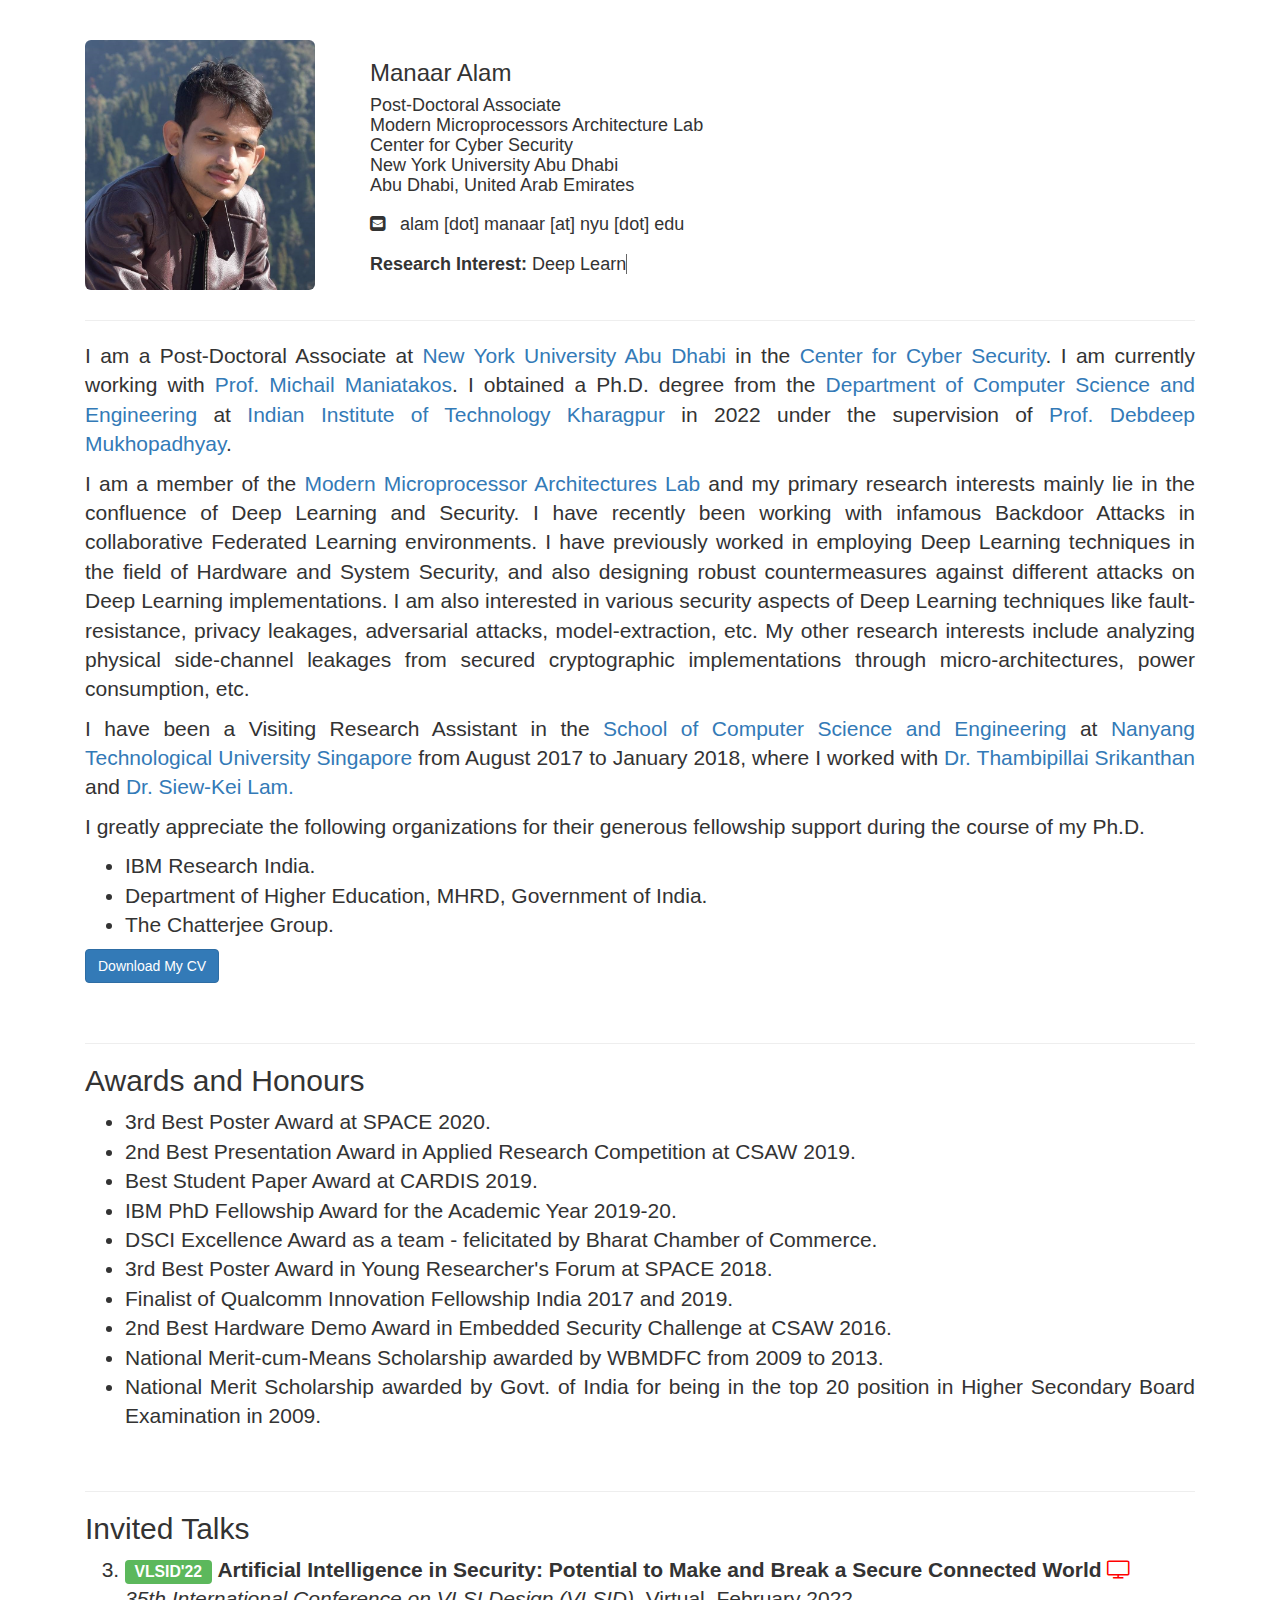
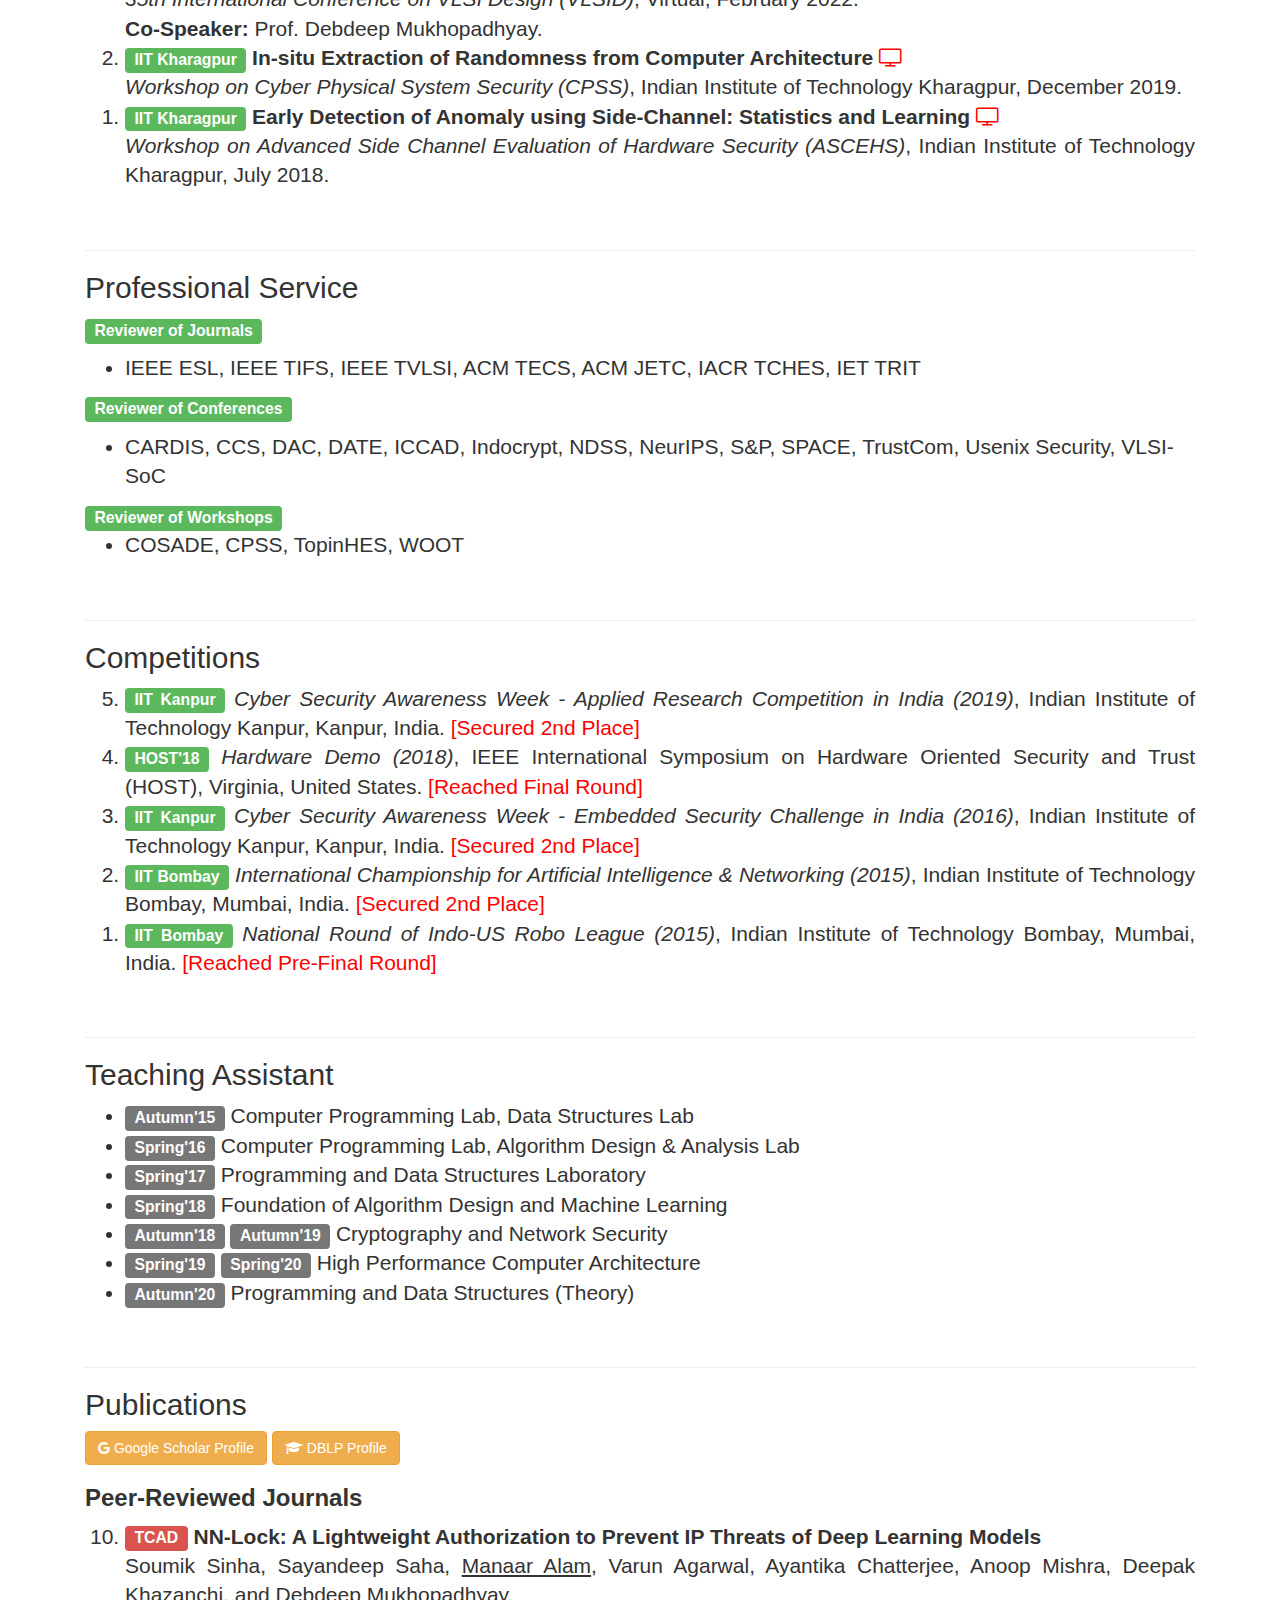
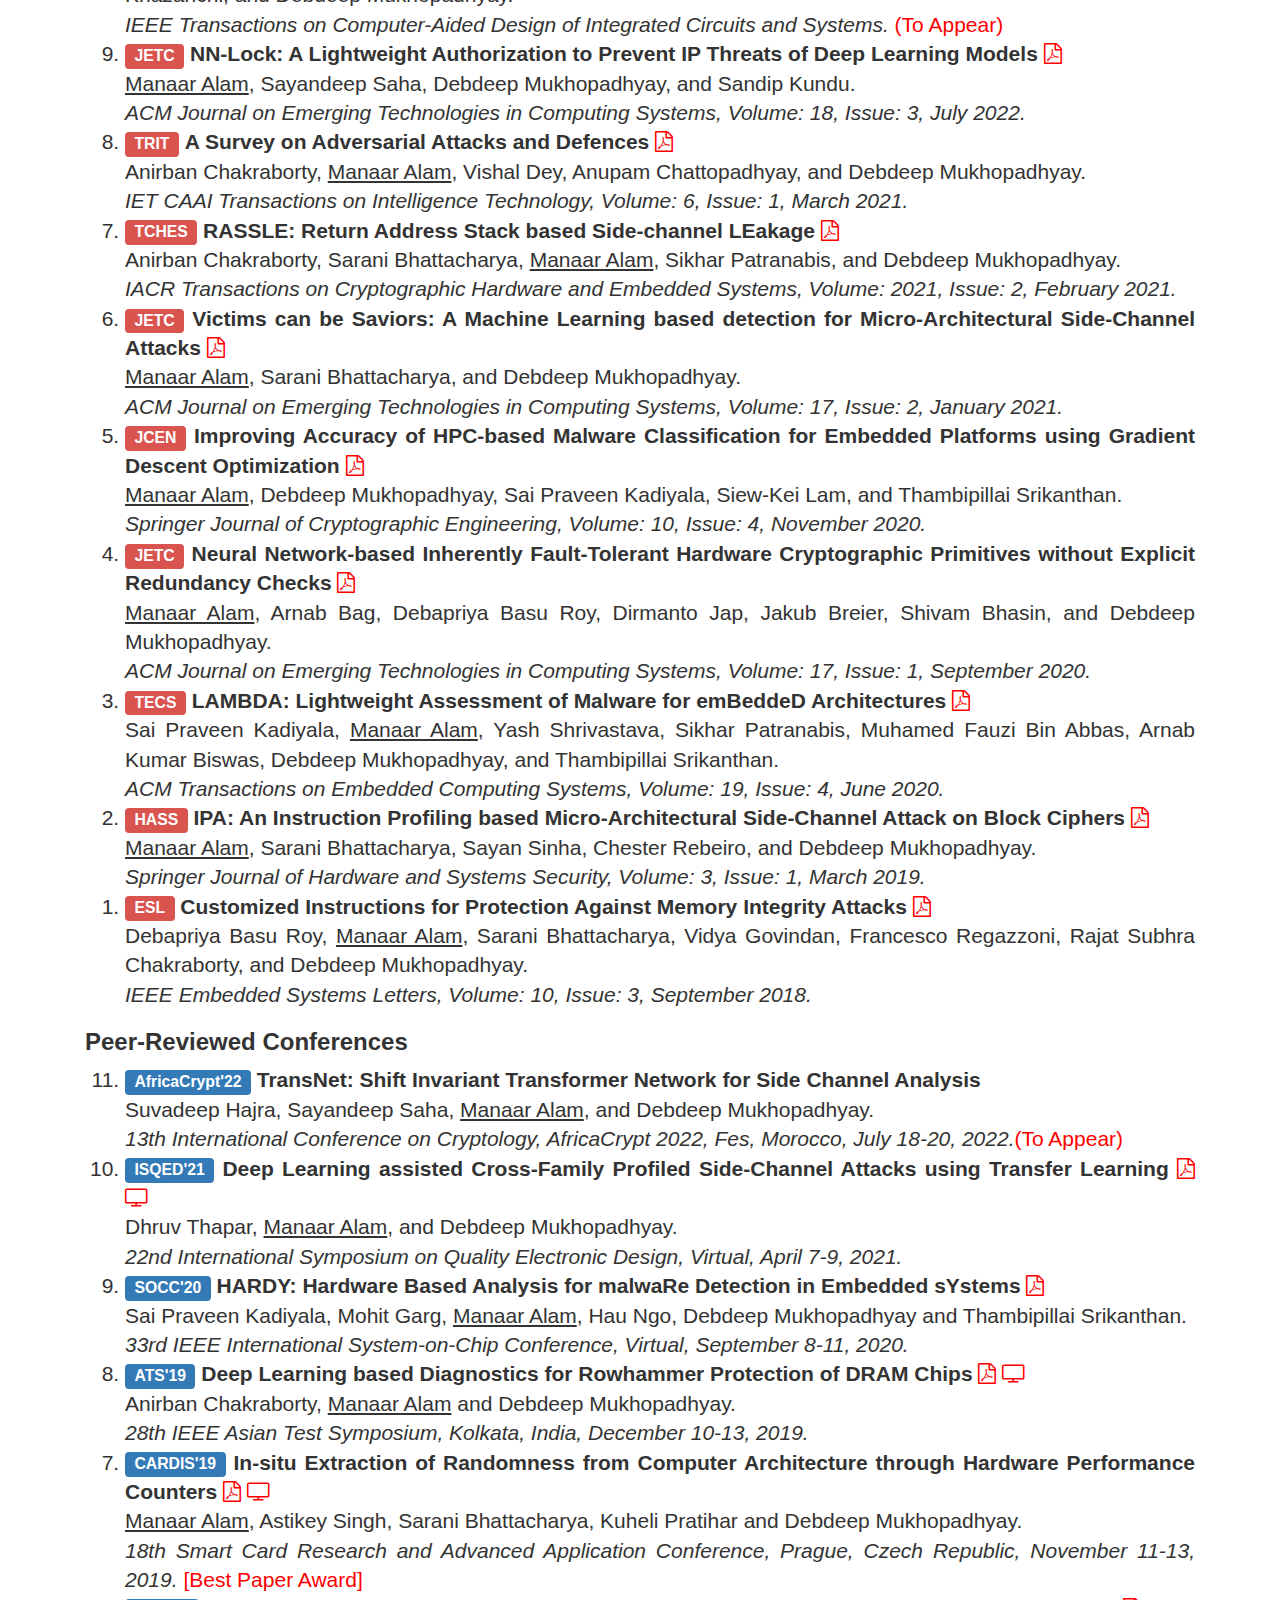
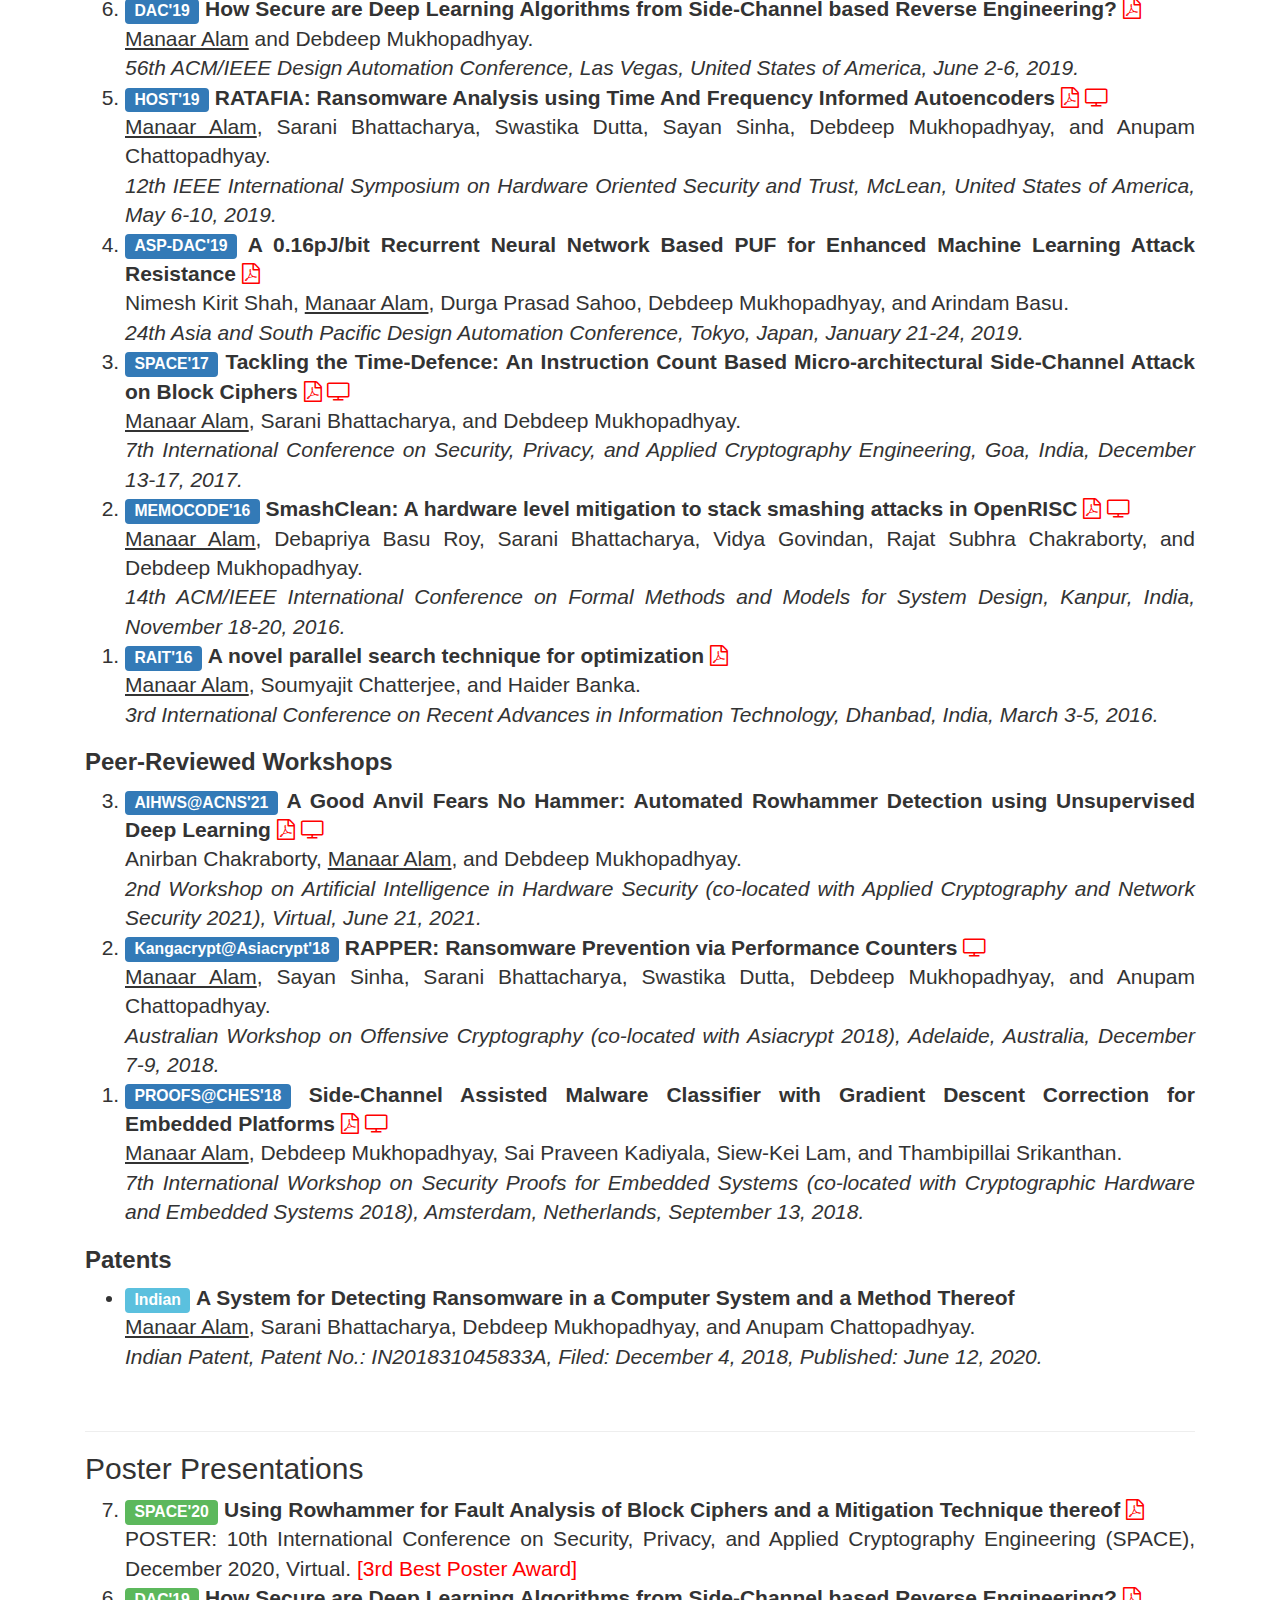
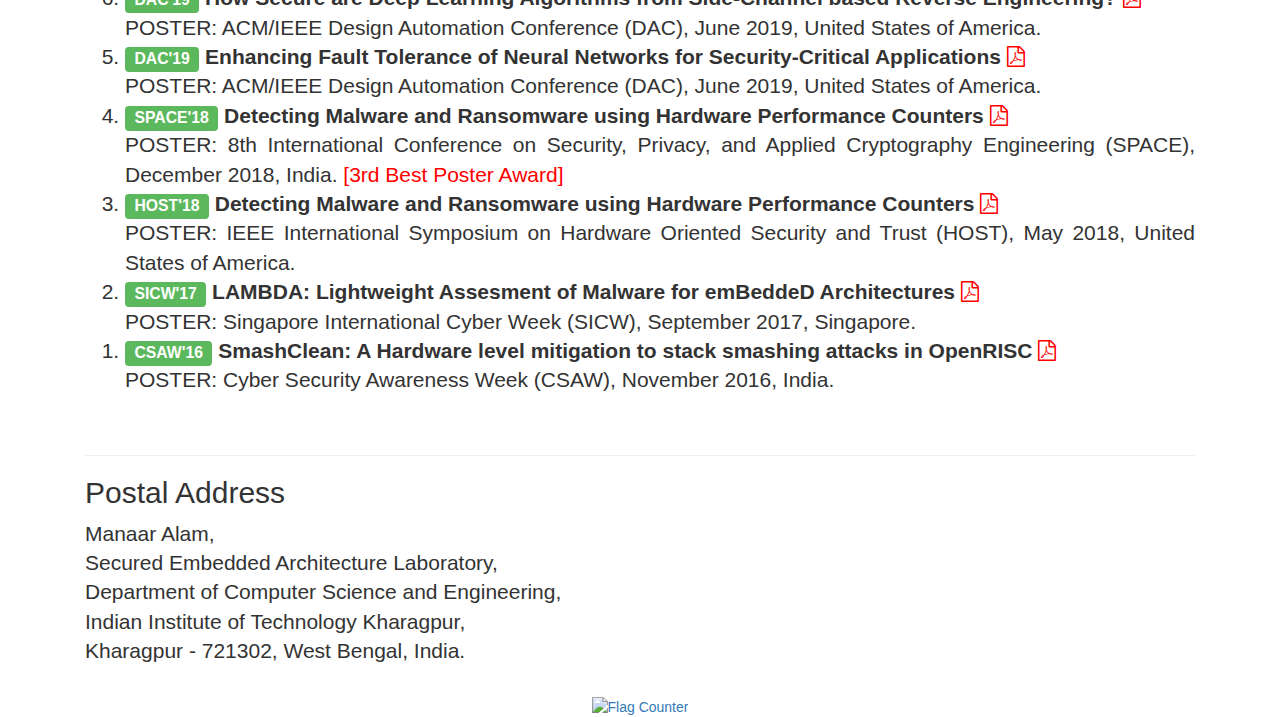
==== index.html @ 8231e256 "Update index.html" ====
<!DOCTYPE html>
<html>
<head>
<meta charset="utf-8">
<title>Manaar Alam</title>
<meta name="viewport" content="width=device-width, initial-scale=1.0">
<link rel="stylesheet" href="https://cdnjs.cloudflare.com/ajax/libs/font-awesome/4.7.0/css/font-awesome.min.css">
<link href="css/bootstrap.css" rel="stylesheet">
<script src="js/jquery.min.js"></script>
<script src="js/bootstrap.min.js"></script>
<script src="js/menucollapse.js"></script>
<script type="text/javascript" src="js/arrow78.js"></script>
<script type="text/javascript" src="js/custom.js"></script>
<script type="text/javascript" src="js/manaar.js"></script>


<body id="page-top" class="index">

<!-- Home Section -->
<section id="home" style="margin-top:40px">
	<div class="container">
		<div align="left" class="col-md-3">
			<img id="mobile-img" src="images/manaar.jpg" width="230" border="0" height="250" alt="" class="img-rounded"></a>
		</div>
		<div align="left" class="col-md-5">
			<h3>Manaar Alam</h3>
			<h4>Post-Doctoral Associate<br>
			        Modern Microprocessors Architecture Lab<br>
				Center for Cyber Security<br>
				New York University Abu Dhabi<br>
				Abu Dhabi, United Arab Emirates<br><br>
				<i class="fa fa-envelope-square"></i> &nbsp; alam [dot] manaar [at] nyu [dot] edu</br>
			</h4>
		</div>
		<div align="left" class="col-md-5">
			<h4><b>Research Interest: </b>
		<span class="txt-rotate" data-period="2000" data-rotate='[ "Deep Learning Security", "System Security", "Hardware Security", "Micro-architectural Security"]'></span>
		</h4>
		</div>
	</div>
</section>

<!-- Introduction Section -->
<section id="intro">
    <div class="container lead">
        <div style="text-align: justify; margin-top:10px" class="col-md-12">
            <hr class="star-primary">
            <p>I am a Post-Doctoral Associate at <a target="_blank" href="https://nyuad.nyu.edu/en/">New York University Abu Dhabi</a> in the <a target="_blank" href="http://sites.nyuad.nyu.edu/ccs-ad/">Center for Cyber Security</a>. I am currently working with <a target="_blank" href="https://nyuad.nyu.edu/en/academics/divisions/engineering/faculty/michail-maniatakos.html">Prof. Michail Maniatakos</a>. I obtained a Ph.D. degree from the <a target="_blank" href="http://cse.iitkgp.ac.in/">Department of Computer Science and Engineering</a> at <a target="_blank" href="http://www.iitkgp.ac.in/">Indian Institute of Technology Kharagpur</a> in 2022 under the supervision of <a target="_blank" href="https://sites.google.com/view/debdeepmukhopadhyay/">Prof. Debdeep Mukhopadhyay</a>.
	<p>I am a member of the <a target="_blank" href="https://wp.nyu.edu/momalab/">Modern Microprocessor Architectures Lab</a> and my primary research interests mainly lie in the confluence of Deep Learning and Security. I have recently been working with infamous Backdoor Attacks in collaborative Federated Learning environments. I have previously worked in employing Deep Learning techniques in the field of Hardware and System Security, and also designing robust countermeasures against different attacks on Deep Learning implementations. I am also interested in various security aspects of Deep Learning techniques like fault-resistance, privacy leakages, adversarial attacks, model-extraction, etc. My other research interests include analyzing physical side-channel leakages from secured cryptographic implementations through micro-architectures, power consumption, etc.</p>
	<p>I have been a Visiting Research Assistant in the <a target="_blank" href="http://scse.ntu.edu.sg/Pages/Home.aspx">School of Computer Science and Engineering</a> at <a target="_blank" href="http://www.ntu.edu.sg/Pages/home.aspx">Nanyang Technological University Singapore</a> from August 2017 to January 2018, where I worked with <a target="_blank" href="http://research.ntu.edu.sg/expertise/academicprofile/Pages/StaffProfile.aspx?ST_EMAILID=ASTSRIKAN">Dr. Thambipillai Srikanthan</a> and <a target="_blank" href="http://www.ntu.edu.sg/home/assklam/">Dr. Siew-Kei Lam.</a></p>
	    <p>I greatly appreciate the following organizations for their generous fellowship support during the course of my Ph.D.
	       <ul>
		       <li>IBM Research India.</li>
		       <li>Department of Higher Education, MHRD, Government of India.</li>
		       <li>The Chatterjee Group.</li>
               </ul>
	    </p>
	    <p></p>
            <p><a href="files/resume.pdf" class="btn btn-primary" target="_blank">Download My CV</a>
        </div>
    </div>
</section>

<!-- Achievement Section -->
<section id="achievement">
    <div class="container lead">
        <div style="text-align: justify; margin-top:10px" class="col-md-12">
            <hr class="star-primary">
            <h2>Awards and Honours</h2>
            <ul>
		<li>3rd Best Poster Award at SPACE 2020.</li>
		<li>2nd Best Presentation Award in Applied Research Competition at CSAW 2019.</li>
		<li>Best Student Paper Award at CARDIS 2019.</li>
		<li>IBM PhD Fellowship Award for the Academic Year 2019-20.</li>
		<li>DSCI Excellence Award as a team - felicitated by Bharat Chamber of Commerce.</li>
            	<li>3rd Best Poster Award in Young Researcher's Forum at SPACE 2018.</li>
            	<li>Finalist of Qualcomm Innovation Fellowship India 2017 and 2019.</li>
	    	<li>2nd Best Hardware Demo Award in Embedded Security Challenge at CSAW 2016.</li>
            	<li>National Merit-cum-Means Scholarship awarded by WBMDFC from 2009 to 2013.</li>
            	<li>National Merit Scholarship awarded by Govt. of India for being in the top 20 position in Higher Secondary Board Examination in 2009.</li>
            </ul>
            </div>
        </div>
</section>

<!-- Invited Talk Section -->
<section id="talk">
    <div class="container lead">
        <div style="text-align: justify; margin-top:10px" class="col-md-12">
            <hr class="star-primary">
            <h2>Invited Talks</h2>
            <ol reversed>
		<li><span class="label label-success">VLSID'22</span> <b>Artificial Intelligence in Security: Potential to Make and Break a Secure Connected World</b> <a target="_blank" href="https://docs.google.com/presentation/d/1QX-PAu96hpBe2bRjBmkdHdUhbe-9jIqw/edit?usp=sharing&ouid=104383586870104648058&rtpof=true&sd=true"><i class="fa fa-television" style="color:red"></i></i></a></br> <i>35th International Conference on VLSI Design (VLSID)</i>, Virtual, February 2022. </br> <b>Co-Speaker:</b> Prof. Debdeep Mukhopadhyay.</li>
            	<li><span class="label label-success">IIT Kharagpur</span> <b>In-situ Extraction of Randomness from Computer Architecture</b> <a target="_blank" href="talks/CPSS_Manaar.pptx"><i class="fa fa-television" style="color:red"></i></i></a></br> <i>Workshop on Cyber Physical System Security (CPSS)</i>, Indian Institute of Technology Kharagpur, December 2019.</li>
            	<li><span class="label label-success">IIT Kharagpur</span> <b>Early Detection of Anomaly using Side-Channel: Statistics and Learning</b> <a target="_blank" href="talks/ASCEHS_Manaar.pptx"><i class="fa fa-television" style="color:red"></i></i></a></br> <i>Workshop on Advanced Side Channel Evaluation of Hardware Security (ASCEHS)</i>, Indian Institute of Technology Kharagpur, July 2018.</li>
            </ol>
            </div>
        </div>
</section>

<!-- Service Section -->
<section id="service">
    <div class="container lead">
        <div style="text-align: left; margin-top:10px" class="col-md-12">
           <hr class="star-primary">
           <h2>Professional Service</h2>
	   <p>
           <span class="label label-success">Reviewer of Journals</span>
           <ul>
	       <li>
                   IEEE ESL, IEEE TIFS, IEEE TVLSI, ACM TECS, ACM JETC, IACR TCHES, IET TRIT
               </li>
            </ul>
           </p>
           <p>
           <span class="label label-success">Reviewer of Conferences</span>
		<ul>
	       <li>
                   CARDIS, CCS, DAC, DATE, ICCAD, Indocrypt, NDSS, NeurIPS, S&P, SPACE, TrustCom, Usenix Security, VLSI-SoC
               </li>
            </ul>
           </p>
           <span class="label label-success">Reviewer of Workshops</span>
           <ul>
		<li>
                   COSADE, CPSS, TopinHES, WOOT
               </li>
            </ul>
            </p>
        </div>
    </div>
</section>

<!-- Competition Section -->
<section id="competitions">
    <div class="container lead">
        <div style="text-align: justify; margin-top:10px" class="col-md-12">
            <hr class="star-primary">
            <h2>Competitions</h2>
            <ol reversed>
		<li><span class="label label-success">IIT Kanpur</span> <i>Cyber Security Awareness Week - Applied Research Competition in India (2019)</i>, Indian Institute of Technology Kanpur, Kanpur, India. <font color="red">[Secured 2nd Place]</font></li>
            	<li><span class="label label-success">HOST'18</span> <i>Hardware Demo (2018)</i>, IEEE International Symposium on Hardware Oriented Security and Trust (HOST), Virginia, United States. <font color="red">[Reached Final Round]</font></li>
            	<li><span class="label label-success">IIT Kanpur</span> <i>Cyber Security Awareness Week - Embedded Security Challenge in India (2016)</i>, Indian Institute of Technology Kanpur, Kanpur, India. <font color="red">[Secured 2nd Place]</font></li>
            	<li><span class="label label-success">IIT Bombay</span> <i>International Championship for Artificial Intelligence & Networking (2015)</i>, Indian Institute of Technology Bombay, Mumbai, India. <font color="red">[Secured 2nd Place]</font></li>
            	<li><span class="label label-success">IIT Bombay</span> <i>National Round of Indo-US Robo League (2015)</i>, Indian Institute of Technology Bombay, Mumbai, India. <font color="red">[Reached Pre-Final Round]</font></li>
            </ol>
            </div>
        </div>
</section>

<!-- Courses Section -->
<section id="courses">
    <div class="container lead">
        <div style="text-align: left; margin-top:10px" class="col-md-12">
            <hr class="star-primary">
            <h2>Teaching Assistant</h2>
            <ul>
                <li><span class="label label-default">Autumn'15</span> Computer Programming Lab, Data Structures Lab</li>
                <li><span class="label label-default">Spring'16</span> Computer Programming Lab, Algorithm Design & Analysis Lab</li>
                <li><span class="label label-default">Spring'17</span> Programming and Data Structures Laboratory</li>
                <li><span class="label label-default">Spring'18</span> Foundation of Algorithm Design and Machine Learning</li>
                <li><span class="label label-default">Autumn'18</span> <span class="label label-default">Autumn'19</span> Cryptography and Network Security</li>
		<li><span class="label label-default">Spring'19</span> <span class="label label-default">Spring'20</span> High Performance Computer Architecture</li>
		<li><span class="label label-default">Autumn'20</span> Programming and Data Structures (Theory)</li>
            </ul>
        </div>
    </div>
</section>

<!-- Research Section -->
<section id="publications">
    <div class="container lead">
        <div style="text-align: justify; margin-top:10px; margin-right:-50px" class="col-md-12">
            <hr class="star-primary">

            <h2>Publications</h2>
            <h4>
	    		<a href="https://scholar.google.com/citations?hl=en&user=46jmlGgAAAAJ" class="btn btn-warning" target="_blank"><i class="fa fa-google"></i> Google Scholar Profile</a>
	       		<a href="https://dblp.org/pers/hd/a/Alam:Manaar" class="btn btn-warning" target="_blank"><i class="fa fa-graduation-cap"></i> DBLP Profile</a>
            </h4>

	<h3><b>Peer-Reviewed Journals</b></h3>
            <ol reversed>
		 <li><span class="label label-danger">TCAD</span> <b>NN-Lock: A Lightweight Authorization to Prevent IP Threats of Deep Learning Models</b> </br> Soumik Sinha, Sayandeep Saha, <u>Manaar Alam</u>, Varun Agarwal, Ayantika Chatterjee, Anoop Mishra, Deepak Khazanchi, and Debdeep Mukhopadhyay.</br> <em>IEEE Transactions on Computer-Aided Design of Integrated Circuits and Systems.</em> <font color="red">(To Appear)</font></li>
		<li><span class="label label-danger">JETC</span> <b>NN-Lock: A Lightweight Authorization to Prevent IP Threats of Deep Learning Models</b> <a target="_blank" href="https://dl.acm.org/doi/10.1145/3505634"><i class="fa fa-file-pdf-o" style="color:red"></i></a></br> <u>Manaar Alam</u>, Sayandeep Saha, Debdeep Mukhopadhyay, and Sandip Kundu.</br> <em>ACM Journal on Emerging Technologies in Computing Systems, Volume: 18, Issue: 3, July 2022.</em></li>
		<li><span class="label label-danger">TRIT</span> <b>A Survey on Adversarial Attacks and Defences</b> <a target="_blank" href="https://ietresearch.onlinelibrary.wiley.com/doi/full/10.1049/cit2.12028"><i class="fa fa-file-pdf-o" style="color:red"></i></a> </br> Anirban Chakraborty, <u>Manaar Alam</u>, Vishal Dey, Anupam Chattopadhyay, and Debdeep Mukhopadhyay.</br> <em>IET CAAI Transactions on Intelligence Technology, Volume: 6, Issue: 1, March 2021.</em></li>
		<li><span class="label label-danger">TCHES</span> <b>RASSLE: Return Address Stack based Side-channel LEakage</b> <a target="_blank" href="https://tches.iacr.org/index.php/TCHES/article/view/8795"><i class="fa fa-file-pdf-o" style="color:red"></i></a> </br> Anirban Chakraborty, Sarani Bhattacharya, <u>Manaar Alam</u>, Sikhar Patranabis, and Debdeep Mukhopadhyay.</br> <em>IACR Transactions on Cryptographic Hardware and Embedded Systems, Volume: 2021, Issue: 2, February 2021.</em></li>
		<li><span class="label label-danger">JETC</span> <b>Victims can be Saviors: A Machine Learning based detection for Micro-Architectural Side-Channel Attacks</b> <a target="_blank" href="https://dl.acm.org/doi/10.1145/3439189"><i class="fa fa-file-pdf-o" style="color:red"></i></a> </br> <u>Manaar Alam</u>, Sarani Bhattacharya, and Debdeep Mukhopadhyay.</br> <em>ACM Journal on Emerging Technologies in Computing Systems, Volume: 17, Issue: 2, January 2021.</em></li>
		<li><span class="label label-danger">JCEN</span> <b>Improving Accuracy of HPC-based Malware Classification for Embedded Platforms using Gradient Descent Optimization</b> <a target="_blank" href="https://link.springer.com/article/10.1007%2Fs13389-020-00232-9"><i class="fa fa-file-pdf-o" style="color:red"></i></a></br> <u>Manaar Alam</u>, Debdeep Mukhopadhyay, Sai Praveen Kadiyala, Siew-Kei Lam, and Thambipillai Srikanthan.</br> <em>Springer Journal of Cryptographic Engineering, Volume: 10, Issue: 4, November 2020.</em> </li>
		<li><span class="label label-danger">JETC</span> <b>Neural Network-based Inherently Fault-Tolerant Hardware Cryptographic Primitives without Explicit Redundancy Checks</b> <a target="_blank" href="https://dl.acm.org/doi/abs/10.1145/3409594"><i class="fa fa-file-pdf-o" style="color:red"></i></a></br> <u>Manaar Alam</u>, Arnab Bag, Debapriya Basu Roy, Dirmanto Jap, Jakub Breier, Shivam Bhasin, and Debdeep Mukhopadhyay.</br> <em>ACM Journal on Emerging Technologies in Computing Systems, Volume: 17, Issue: 1, September 2020.</em></li>
		<li><span class="label label-danger">TECS</span> <b>LAMBDA: Lightweight Assessment of Malware for emBeddeD Architectures</b> <a target="_blank" href="https://dl.acm.org/doi/abs/10.1145/3390855"><i class="fa fa-file-pdf-o" style="color:red"></i></a></br> Sai Praveen Kadiyala, <u>Manaar Alam</u>, Yash Shrivastava, Sikhar Patranabis, Muhamed Fauzi Bin Abbas, Arnab Kumar Biswas, Debdeep Mukhopadhyay, and Thambipillai Srikanthan.</br> <em>ACM Transactions on Embedded Computing Systems, Volume: 19, Issue: 4, June 2020.</em> </li>
		<li><span class="label label-danger">HASS</span> <b>IPA: An Instruction Profiling based Micro-Architectural Side-Channel Attack on Block Ciphers</b> <a target="_blank" href="https://link.springer.com/article/10.1007/s41635-018-0060-3"><i class="fa fa-file-pdf-o" style="color:red"></i></a></br> <u>Manaar Alam</u>, Sarani Bhattacharya, Sayan Sinha, Chester Rebeiro, and Debdeep Mukhopadhyay.</br> <em>Springer Journal of Hardware and Systems Security, Volume: 3, Issue: 1, March 2019.</em></li>
            	<li><span class="label label-danger">ESL</span> <b>Customized Instructions for Protection Against Memory Integrity Attacks</b> <a target="_blank" href="https://ieeexplore.ieee.org/document/8341734/"><i class="fa fa-file-pdf-o" style="color:red"></i></a></br>Debapriya Basu Roy, <u>Manaar Alam</u>, Sarani Bhattacharya, Vidya Govindan, Francesco Regazzoni, Rajat Subhra Chakraborty, and Debdeep Mukhopadhyay.</br><em>IEEE Embedded Systems Letters, Volume: 10, Issue: 3, September 2018.</em> </li>
            </ol>

            <h3><b>Peer-Reviewed Conferences</b></h3>
            <ol reversed>
		    <li><span class="label label-primary">AfricaCrypt'22</span> <b>TransNet: Shift Invariant Transformer Network for Side Channel Analysis</b></br>Suvadeep Hajra, Sayandeep Saha, <u>Manaar Alam</u>, and Debdeep Mukhopadhyay.</br><em>13th International Conference on Cryptology, AfricaCrypt 2022, Fes, Morocco, July 18-20, 2022.</em><font color="red">(To Appear)</font></li>
		    <li><span class="label label-primary">ISQED'21</span> <b>Deep Learning assisted Cross-Family Profiled Side-Channel Attacks using Transfer Learning</b> <a target="_blank" href="https://ieeexplore.ieee.org/abstract/document/9424254"><i class="fa fa-file-pdf-o" style="color:red"></i></a> <a target="_blank" href="talks/ISQED_2021.pptx"><i class="fa fa-television" style="color:red"></i></a></br>Dhruv Thapar, <u>Manaar Alam</u>, and Debdeep Mukhopadhyay.</br><em>22nd International Symposium on Quality Electronic Design, Virtual, April 7-9, 2021.</em></li>	
		    <li><span class="label label-primary">SOCC'20</span> <b>HARDY: Hardware Based Analysis for malwaRe Detection in Embedded sYstems</b> <a target="_blank" href="https://ieeexplore.ieee.org/document/9524727"><i class="fa fa-file-pdf-o" style="color:red"></i></a></br>Sai Praveen Kadiyala, Mohit Garg, <u>Manaar Alam</u>, Hau Ngo, Debdeep Mukhopadhyay and Thambipillai Srikanthan.</br><em>33rd IEEE International System-on-Chip Conference, Virtual, September 8-11, 2020.</em></li>
			<li><span class="label label-primary">ATS'19</span> <b>Deep Learning based Diagnostics for Rowhammer Protection of DRAM Chips</b> <a target="_blank" href="https://ieeexplore.ieee.org/abstract/document/8949394"><i class="fa fa-file-pdf-o" style="color:red"></i></a> <a target="_blank" href="talks/ATS_2019.pptx"><i class="fa fa-television" style="color:red"></i></a></br>Anirban Chakraborty, <u>Manaar Alam</u> and Debdeep Mukhopadhyay.</br><em>28th IEEE Asian Test Symposium, Kolkata, India, December 10-13, 2019.</em></li>
				
				<li><span class="label label-primary">CARDIS'19</span> <b>In-situ Extraction of Randomness from Computer Architecture through Hardware Performance Counters</b> <a target="_blank" href="https://link.springer.com/chapter/10.1007%2F978-3-030-42068-0_1"><i class="fa fa-file-pdf-o" style="color:red"></i></a> <a target="_blank" href="talks/CARDIS_2019.pptx"><i class="fa fa-television" style="color:red"></i></a></br> <u>Manaar Alam</u>, Astikey Singh, Sarani Bhattacharya, Kuheli Pratihar and Debdeep Mukhopadhyay.</br> <em>18th Smart Card Research and Advanced Application Conference, Prague, Czech Republic, November 11-13, 2019.</em> <font color="red">[Best Paper Award]</font></li>

				<li><span class="label label-primary">DAC'19</span> <b>How Secure are Deep Learning Algorithms from Side-Channel based Reverse Engineering?</b> <a target="_blank" href="https://dl.acm.org/citation.cfm?doid=3316781.3322465"><i class="fa fa-file-pdf-o" style="color:red"></i></a></br> <u>Manaar Alam</u> and Debdeep Mukhopadhyay.</br> <em>56th ACM/IEEE Design Automation Conference, Las Vegas, United States of America, June 2-6, 2019.</em></li>
				
				<li><span class="label label-primary">HOST'19</span> <b>RATAFIA: Ransomware Analysis using Time And Frequency Informed Autoencoders</b> <a target="_blank" href="https://ieeexplore.ieee.org/document/8740837"><i class="fa fa-file-pdf-o" style="color:red"></i></a> <a target="_blank" href="talks/HOST_2019.pptx"><i class="fa fa-television" style="color:red"></i></a></br> <u>Manaar Alam</u>, Sarani Bhattacharya, Swastika Dutta, Sayan Sinha, Debdeep Mukhopadhyay, and Anupam Chattopadhyay.</br> <em>12th IEEE International Symposium on Hardware Oriented Security and Trust, McLean, United States of America, May 6-10, 2019.</em></li>
		  		
		  		<li><span class="label label-primary">ASP-DAC'19</span> <b>A 0.16pJ/bit Recurrent Neural Network Based PUF for Enhanced Machine Learning Attack Resistance</b> <a target="_blank" href="https://dl.acm.org/citation.cfm?doid=3287624.3287696"><i class="fa fa-file-pdf-o" style="color:red"></i></a></br> Nimesh Kirit Shah, <u>Manaar Alam</u>, Durga Prasad Sahoo, Debdeep Mukhopadhyay, and Arindam Basu.</br> <em>24th Asia and South Pacific Design Automation Conference, Tokyo, Japan, January 21-24, 2019.</em></li>
            	
            	<li><span class="label label-primary">SPACE'17</span> <b>Tackling the Time-Defence: An Instruction Count Based Micro-architectural Side-Channel Attack on Block Ciphers</b> <a target="_blank" href="https://link.springer.com/chapter/10.1007%2F978-3-319-71501-8_3"><i class="fa fa-file-pdf-o" style="color:red"></i></a> <a target="_blank" href="talks/SPACE_2017.pdf"><i class="fa fa-television" style="color:red"></i></a></br> <u>Manaar Alam</u>, Sarani Bhattacharya, and Debdeep Mukhopadhyay.</br> <em>7th International Conference on Security, Privacy, and Applied Cryptography Engineering, Goa, India, December 13-17, 2017.</em></li>

            	<li><span class="label label-primary">MEMOCODE'16</span> <b>SmashClean: A hardware level mitigation to stack smashing attacks in OpenRISC</b> <a target="_blank" href="https://ieeexplore.ieee.org/document/7797764/"><i class="fa fa-file-pdf-o" style="color:red"></i></a> <a target="_blank" href="talks/MEMOCODE_2016.pdf"><i class="fa fa-television" style="color:red"></i></a></br> <u>Manaar Alam</u>, Debapriya Basu Roy, Sarani Bhattacharya, Vidya Govindan, Rajat Subhra Chakraborty, and Debdeep Mukhopadhyay.</br> <em>14th ACM/IEEE International Conference on Formal Methods and Models for System Design, Kanpur, India, November 18-20, 2016.</em></li>
            	
            	<li><span class="label label-primary">RAIT'16</span> <b>A novel parallel search technique for optimization</b> <a target="_blank" href="https://ieeexplore.ieee.org/document/7507912/"><i class="fa fa-file-pdf-o" style="color:red"></i></a></br> <u>Manaar Alam</u>, Soumyajit Chatterjee, and Haider Banka.</br> <em>3rd International Conference on Recent Advances in Information Technology, Dhanbad, India, March 3-5, 2016.</em> </li>
            </ol>

<h3><b>Peer-Reviewed Workshops</b></h3>
	<ol reversed>
	<li><span class="label label-primary">AIHWS@ACNS'21</span> <b>A Good Anvil Fears No Hammer: Automated Rowhammer Detection using Unsupervised Deep Learning</b> <a target="_blank" href="https://link.springer.com/chapter/10.1007%2F978-3-030-81645-2_5"><i class="fa fa-file-pdf-o" style="color:red"></i></a> <a target="_blank" href="talks/AIHWS_2021.pdf"><i class="fa fa-television" style="color:red"></i></a></br> Anirban Chakraborty, <u>Manaar Alam</u>, and Debdeep Mukhopadhyay.</br> <em>2nd Workshop on Artificial Intelligence in Hardware Security (co-located with Applied Cryptography and Network Security 2021), Virtual, June 21, 2021.</em></li>
	<li><span class="label label-primary">Kangacrypt@Asiacrypt'18</span> <b>RAPPER: Ransomware Prevention via Performance Counters</b> <a target="_blank" href="talks/Kangacrypt_2018.pptx"><i class="fa fa-television" style="color:red"></i></a></br> <u>Manaar Alam</u>, Sayan Sinha, Sarani Bhattacharya, Swastika Dutta, Debdeep Mukhopadhyay, and Anupam Chattopadhyay.</br> <em>Australian Workshop on Offensive Cryptography (co-located with Asiacrypt 2018), Adelaide, Australia, December 7-9, 2018.</em></li>
	<li><span class="label label-primary">PROOFS@CHES'18</span> <b>Side-Channel Assisted Malware Classifier with Gradient Descent Correction for Embedded Platforms</b> <a target="_blank" href="https://easychair.org/publications/paper/Fhjh"><i class="fa fa-file-pdf-o" style="color:red"></i></a> <a target="_blank" href="talks/PROOFS_2018.pptx"><i class="fa fa-television" style="color:red"></i></a></br> <u>Manaar Alam</u>, Debdeep Mukhopadhyay, Sai Praveen Kadiyala, Siew-Kei Lam, and Thambipillai Srikanthan.</br><em>7th International Workshop on Security Proofs for Embedded Systems (co-located with Cryptographic Hardware
and Embedded Systems 2018), Amsterdam, Netherlands, September 13, 2018.</em></li>
	</ol>

<h3><b>Patents</b></h3>
            <ul>
            	<li><span class="label label-info">Indian</span> <b>A System for Detecting Ransomware in a Computer System and a Method Thereof</b></br> <u>Manaar Alam</u>, Sarani Bhattacharya, Debdeep Mukhopadhyay, and Anupam Chattopadhyay.</br> <em>Indian Patent, Patent No.: IN201831045833A, Filed: December 4, 2018, Published: June 12, 2020.</em></li>
            </ul>
        </div>
    </div>
</section>

<!-- Poster Section -->
<section id="posters">
    <div class="container lead">
        <div style="text-align: justify; margin-top:10px" class="col-md-12">
            <hr class="star-primary">
            <h2>Poster Presentations</h2>
            <ol reversed>
		<li><span class="label label-success">SPACE'20</span> <b>Using Rowhammer for Fault Analysis of Block Ciphers and a Mitigation Technique thereof</b> <a target="_blank" href="poster/space_2020_poster.pdf"><i class="fa fa-file-pdf-o" style="color:red"></i></a></br> POSTER: 10th International Conference on Security, Privacy, and Applied Cryptography Engineering (SPACE), December 2020, Virtual. <font color="red">[3rd Best Poster Award]</font></li>
		<li><span class="label label-success">DAC'19</span> <b>How Secure are Deep Learning Algorithms from Side-Channel based Reverse Engineering?</b> <a target="_blank" href="poster/dac_lbr_poster.pdf"><i class="fa fa-file-pdf-o" style="color:red"></i></a></br> POSTER: ACM/IEEE Design Automation Conference (DAC), June 2019, United States of America.</li>
	    	<li><span class="label label-success">DAC'19</span> <b>Enhancing Fault Tolerance of Neural Networks for Security-Critical Applications</b> <a target="_blank" href="poster/dac_wip_poster.pdf"><i class="fa fa-file-pdf-o" style="color:red"></i></a></br> POSTER: ACM/IEEE Design Automation Conference (DAC), June 2019, United States of America.</li>
		<li><span class="label label-success">SPACE'18</span> <b>Detecting Malware and Ransomware using Hardware Performance Counters</b> <a target="_blank" href="poster/space_poster.pdf"><i class="fa fa-file-pdf-o" style="color:red"></i></a></br> POSTER: 8th International Conference on Security, Privacy, and Applied Cryptography Engineering (SPACE), December 2018, India. <font color="red">[3rd Best Poster Award]</font></li>
		<li><span class="label label-success">HOST'18</span> <b>Detecting Malware and Ransomware using Hardware Performance Counters</b> <a target="_blank" href="poster/host_poster.pdf"><i class="fa fa-file-pdf-o" style="color:red"></i></a></br> POSTER: IEEE International Symposium on Hardware Oriented Security and Trust (HOST), May 2018, United States of America.</li>
		<li><span class="label label-success">SICW'17</span> <b>LAMBDA: Lightweight Assesment of Malware for emBeddeD Architectures</b> <a target="_blank" href="poster/sicw_poster.pdf"><i class="fa fa-file-pdf-o" style="color:red"></i></a></br> POSTER: Singapore International Cyber Week (SICW), September 2017, Singapore.</li>
		<li><span class="label label-success">CSAW'16</span> <b>SmashClean: A Hardware level mitigation to stack smashing attacks in OpenRISC</b> <a target="_blank" href="poster/csaw_poster.pdf"><i class="fa fa-file-pdf-o" style="color:red"></i></a></br> POSTER: Cyber Security Awareness Week (CSAW), November 2016, India.</li>
            </ol>
            </div>
        </div>
</section>

<!-- Contact Section -->
<section id="contact">
    <div class="container lead">
        <div style="text-align: left; margin-top:10px" class="col-md-12">
            <hr class="star-primary">
            <h2>Postal Address</h2>
                <p>
                    Manaar Alam,<br>
	        		Secured Embedded Architecture Laboratory,<br>
                    Department of Computer Science and Engineering,<br>
                    Indian Institute of Technology Kharagpur,<br>
                    Kharagpur - 721302, West Bengal, India.<br>
		   		</p> 
        </div> 
    </div>
</section>
<center>
<a href="https://www.flagcounter.me/details/b1s"><img src="https://www.flagcounter.me/b1s/" alt="Flag Counter"></a>
</center>
	</body>

</html>
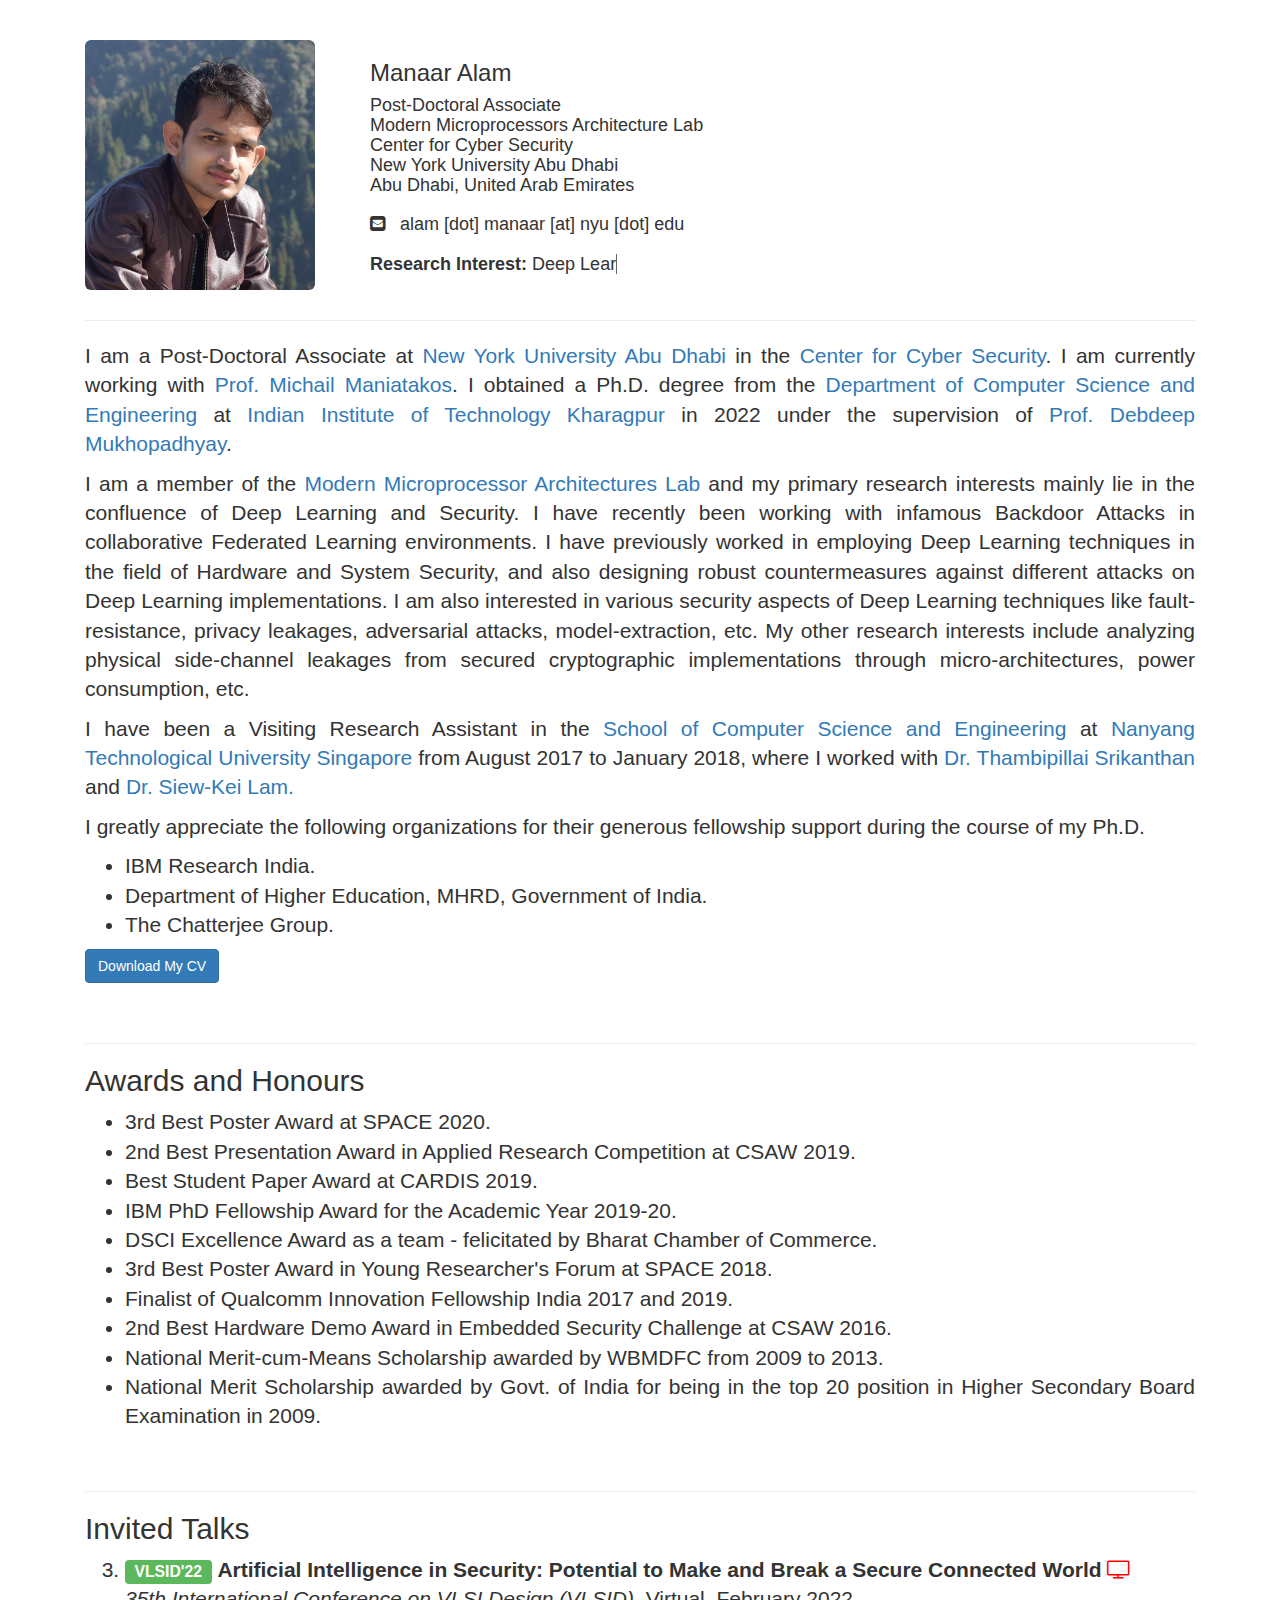
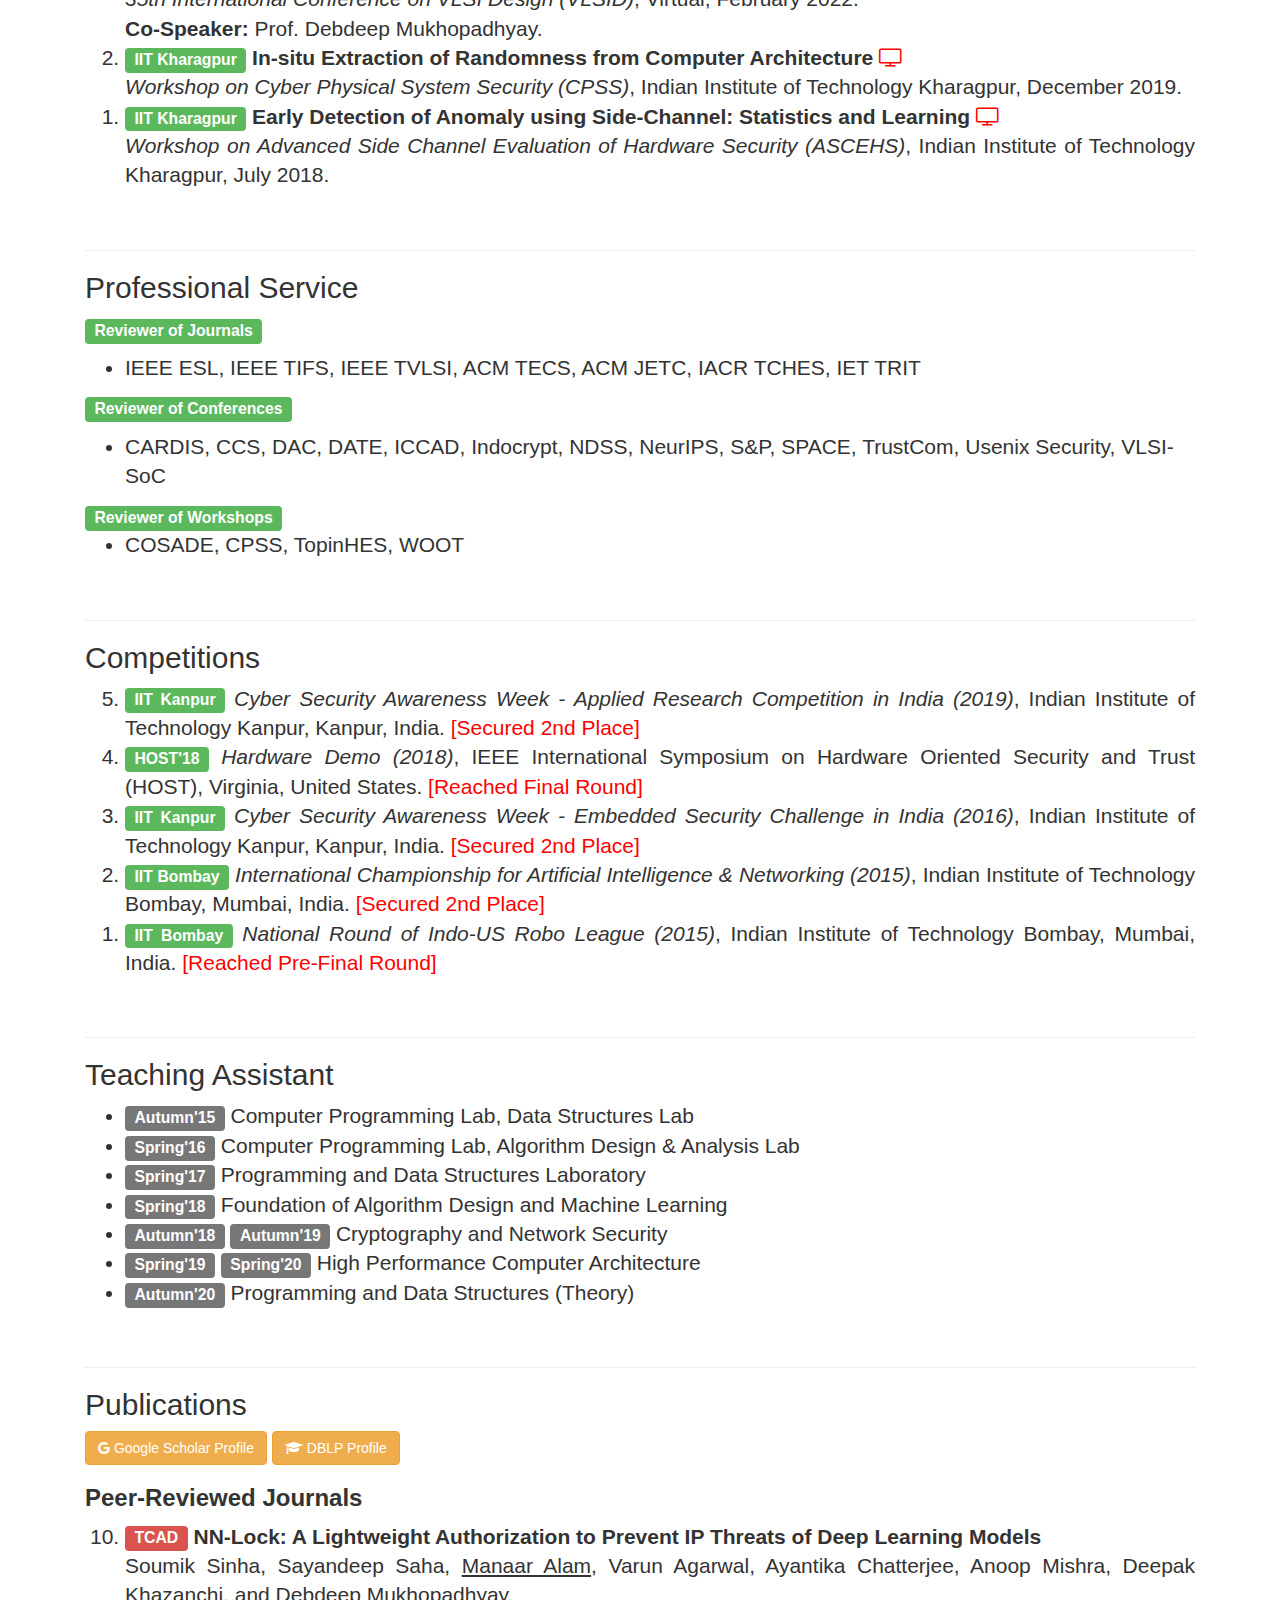
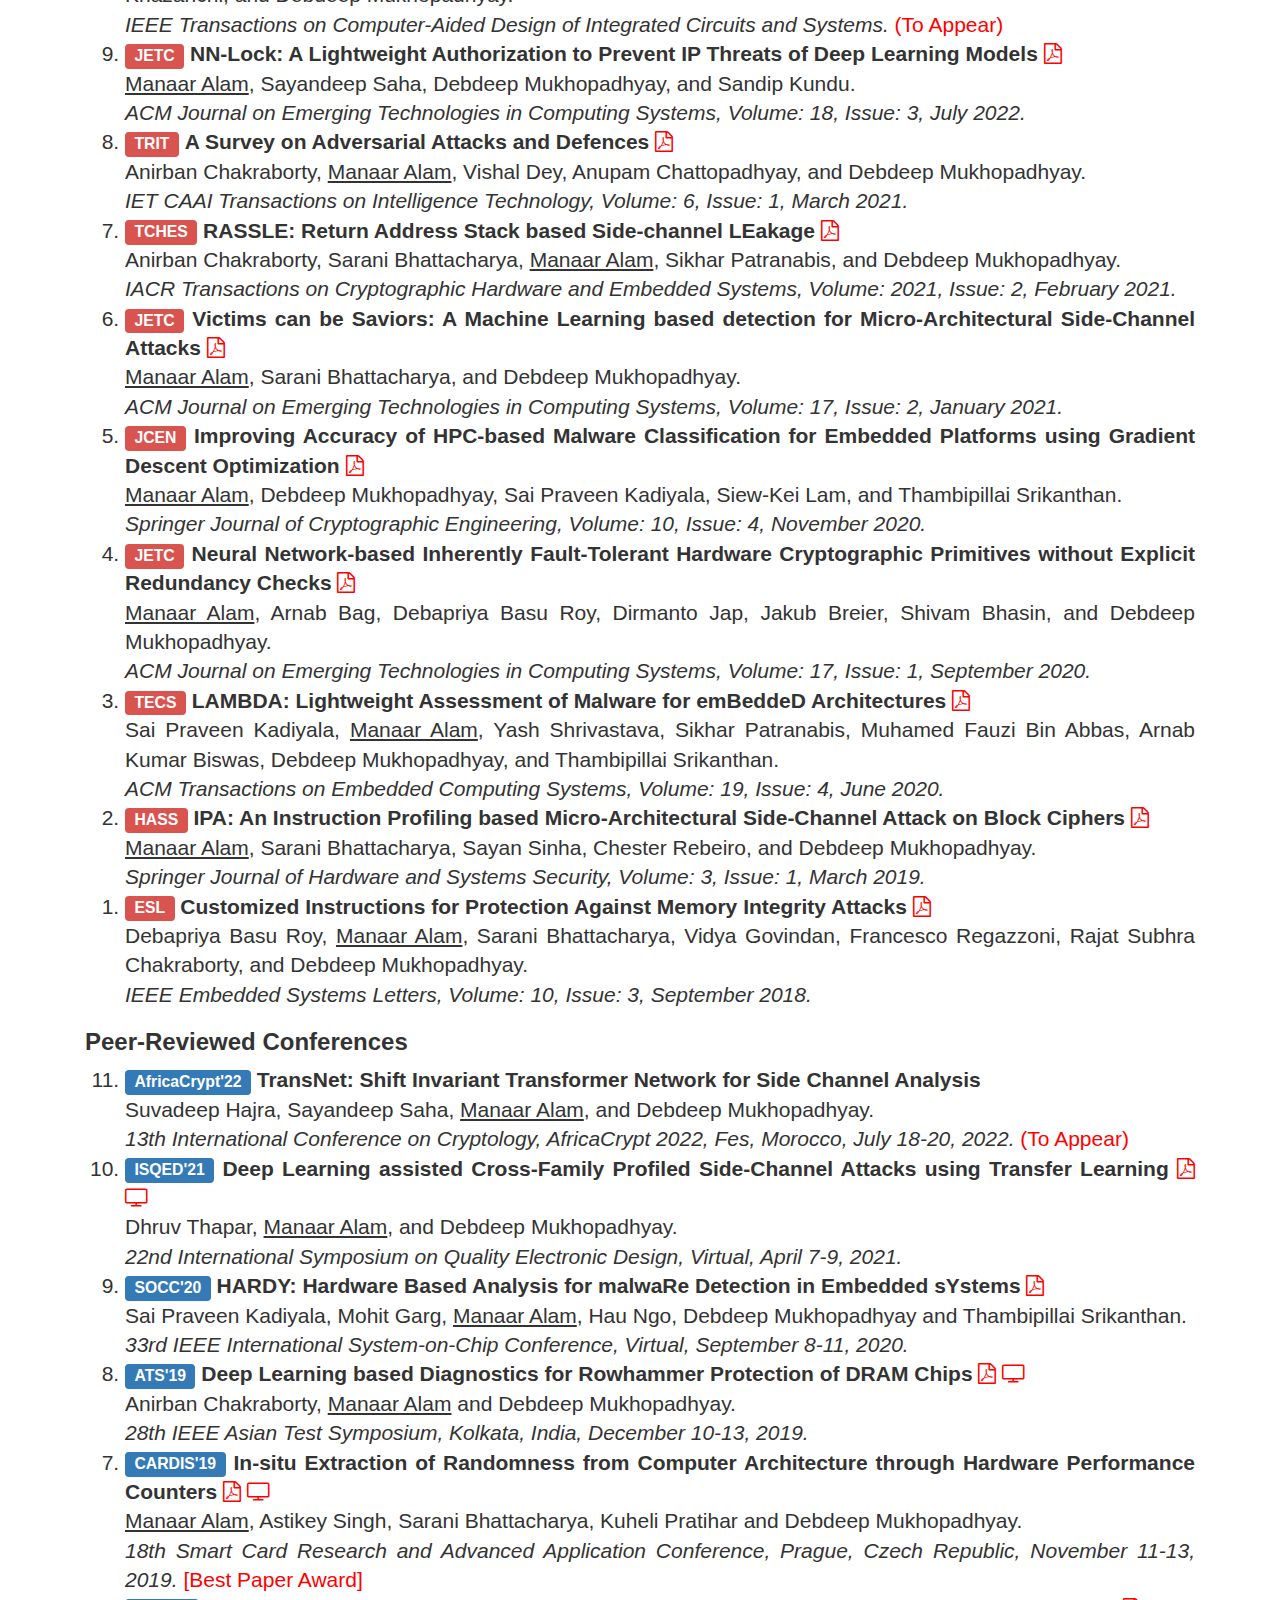
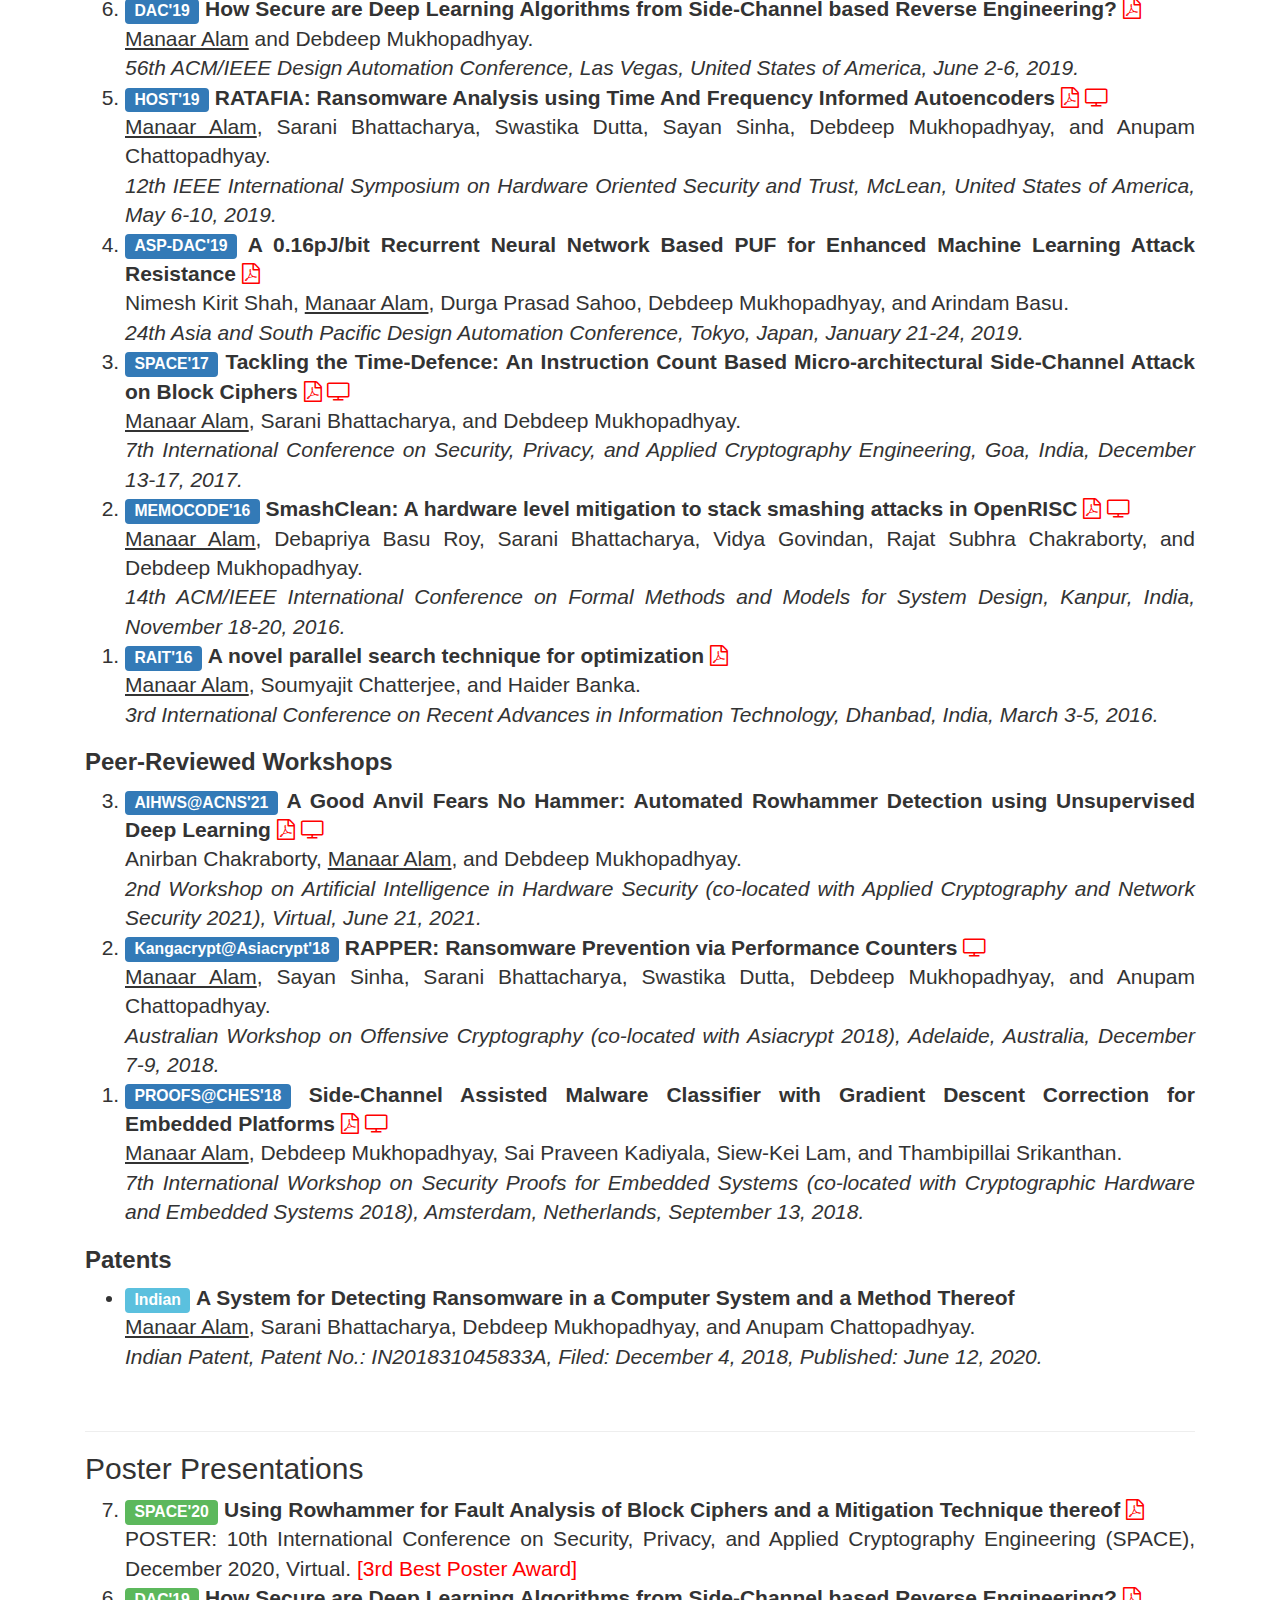
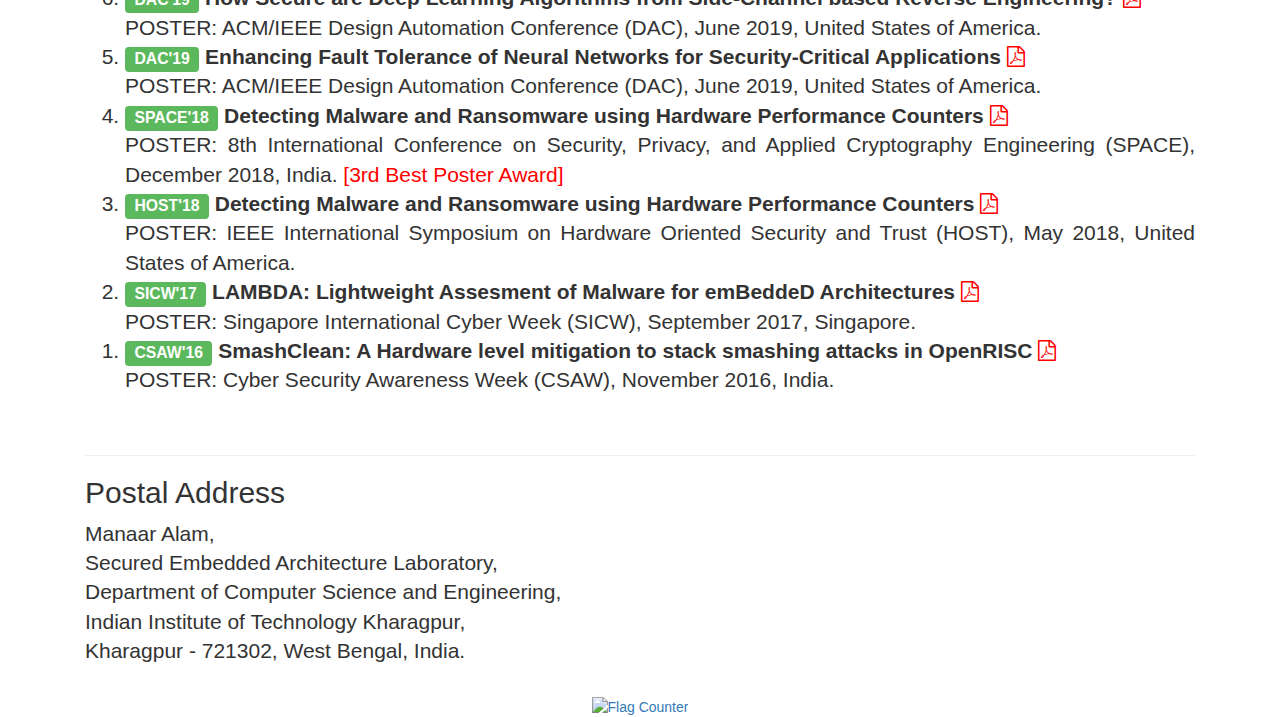
==== commit 4f465770: "Update index.html" ====
--- a/index.html
+++ b/index.html
@@ -195,7 +195,7 @@
 
             <h3><b>Peer-Reviewed Conferences</b></h3>
             <ol reversed>
-		    <li><span class="label label-primary">AfricaCrypt'22</span> <b>TransNet: Shift Invariant Transformer Network for Side Channel Analysis</b></br>Suvadeep Hajra, Sayandeep Saha, <u>Manaar Alam</u>, and Debdeep Mukhopadhyay.</br><em>13th International Conference on Cryptology, AfricaCrypt 2022, Fes, Morocco, July 18-20, 2022.</em><font color="red">(To Appear)</font></li>
+		    <li><span class="label label-primary">AfricaCrypt'22</span> <b>TransNet: Shift Invariant Transformer Network for Side Channel Analysis</b></br>Suvadeep Hajra, Sayandeep Saha, <u>Manaar Alam</u>, and Debdeep Mukhopadhyay.</br><em>13th International Conference on Cryptology, AfricaCrypt 2022, Fes, Morocco, July 18-20, 2022.</em> <font color="red">(To Appear)</font></li>
 		    <li><span class="label label-primary">ISQED'21</span> <b>Deep Learning assisted Cross-Family Profiled Side-Channel Attacks using Transfer Learning</b> <a target="_blank" href="https://ieeexplore.ieee.org/abstract/document/9424254"><i class="fa fa-file-pdf-o" style="color:red"></i></a> <a target="_blank" href="talks/ISQED_2021.pptx"><i class="fa fa-television" style="color:red"></i></a></br>Dhruv Thapar, <u>Manaar Alam</u>, and Debdeep Mukhopadhyay.</br><em>22nd International Symposium on Quality Electronic Design, Virtual, April 7-9, 2021.</em></li>	
 		    <li><span class="label label-primary">SOCC'20</span> <b>HARDY: Hardware Based Analysis for malwaRe Detection in Embedded sYstems</b> <a target="_blank" href="https://ieeexplore.ieee.org/document/9524727"><i class="fa fa-file-pdf-o" style="color:red"></i></a></br>Sai Praveen Kadiyala, Mohit Garg, <u>Manaar Alam</u>, Hau Ngo, Debdeep Mukhopadhyay and Thambipillai Srikanthan.</br><em>33rd IEEE International System-on-Chip Conference, Virtual, September 8-11, 2020.</em></li>
 			<li><span class="label label-primary">ATS'19</span> <b>Deep Learning based Diagnostics for Rowhammer Protection of DRAM Chips</b> <a target="_blank" href="https://ieeexplore.ieee.org/abstract/document/8949394"><i class="fa fa-file-pdf-o" style="color:red"></i></a> <a target="_blank" href="talks/ATS_2019.pptx"><i class="fa fa-television" style="color:red"></i></a></br>Anirban Chakraborty, <u>Manaar Alam</u> and Debdeep Mukhopadhyay.</br><em>28th IEEE Asian Test Symposium, Kolkata, India, December 10-13, 2019.</em></li>
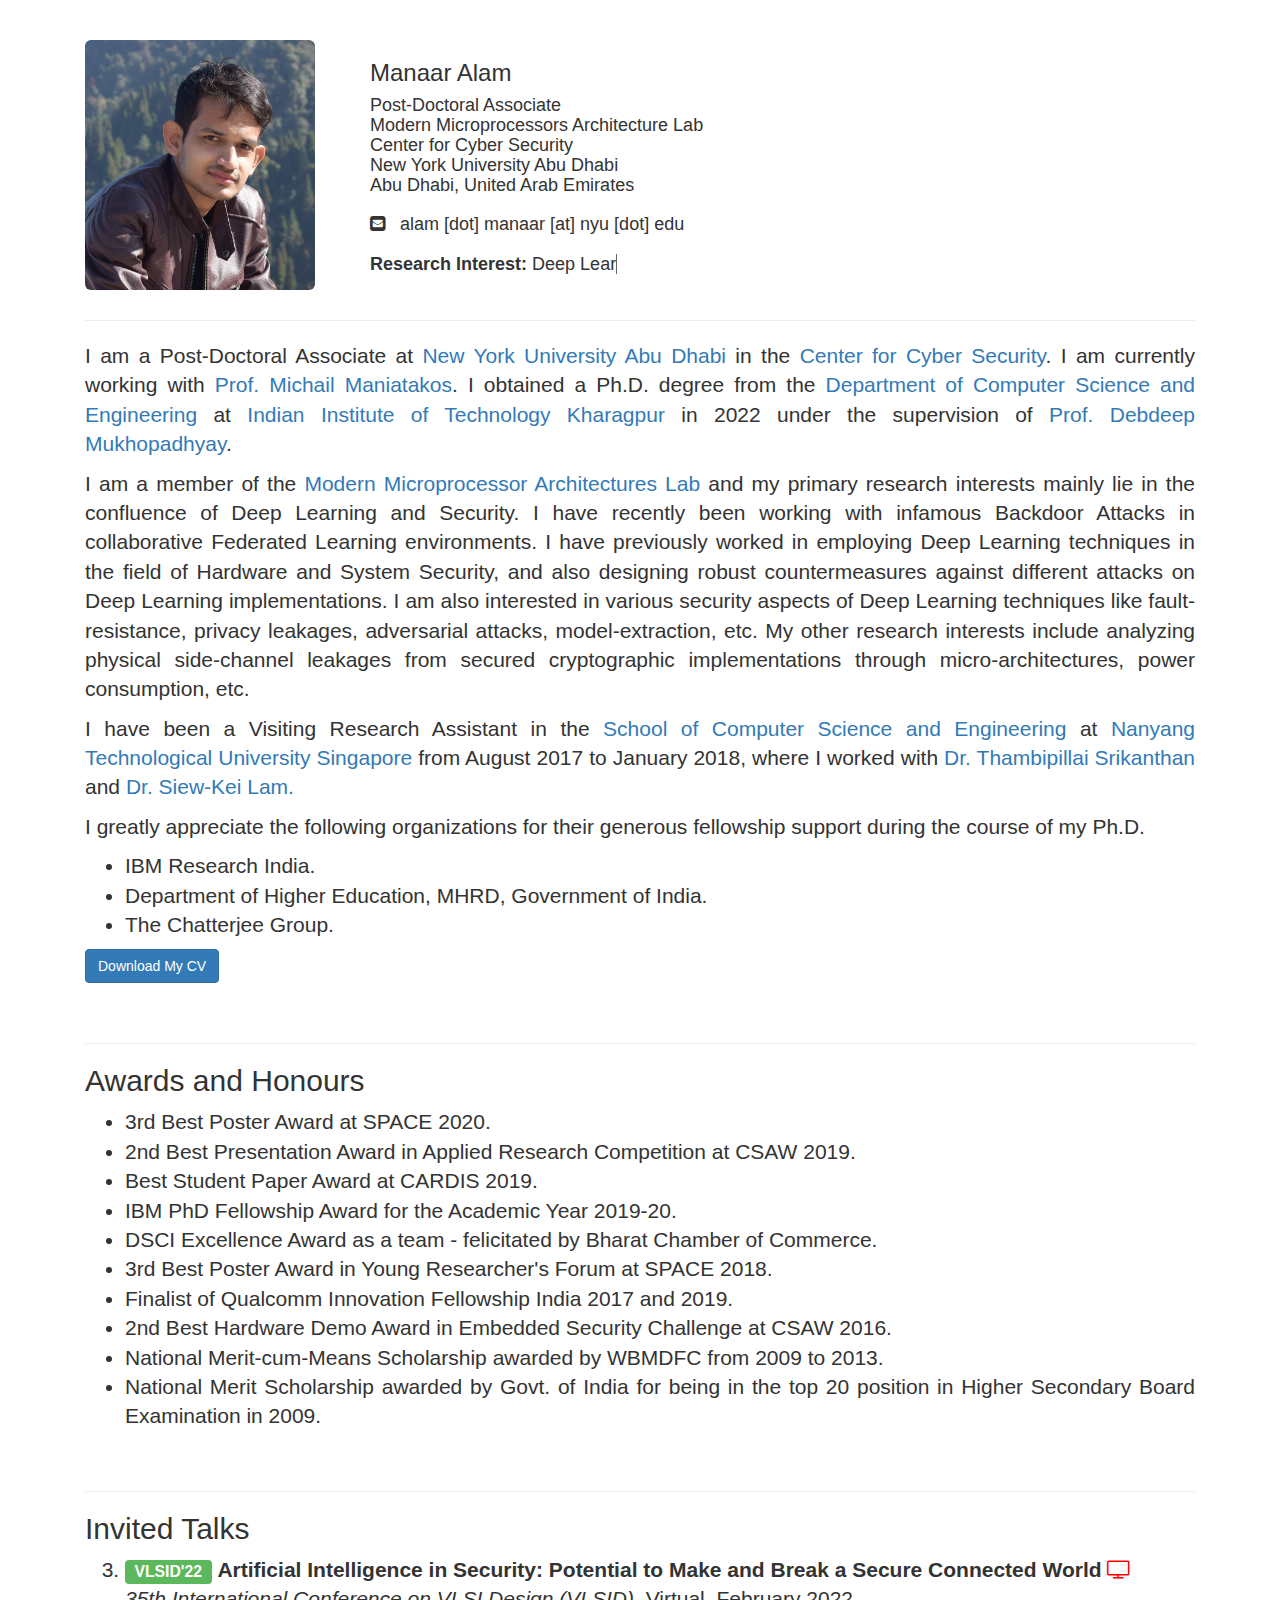
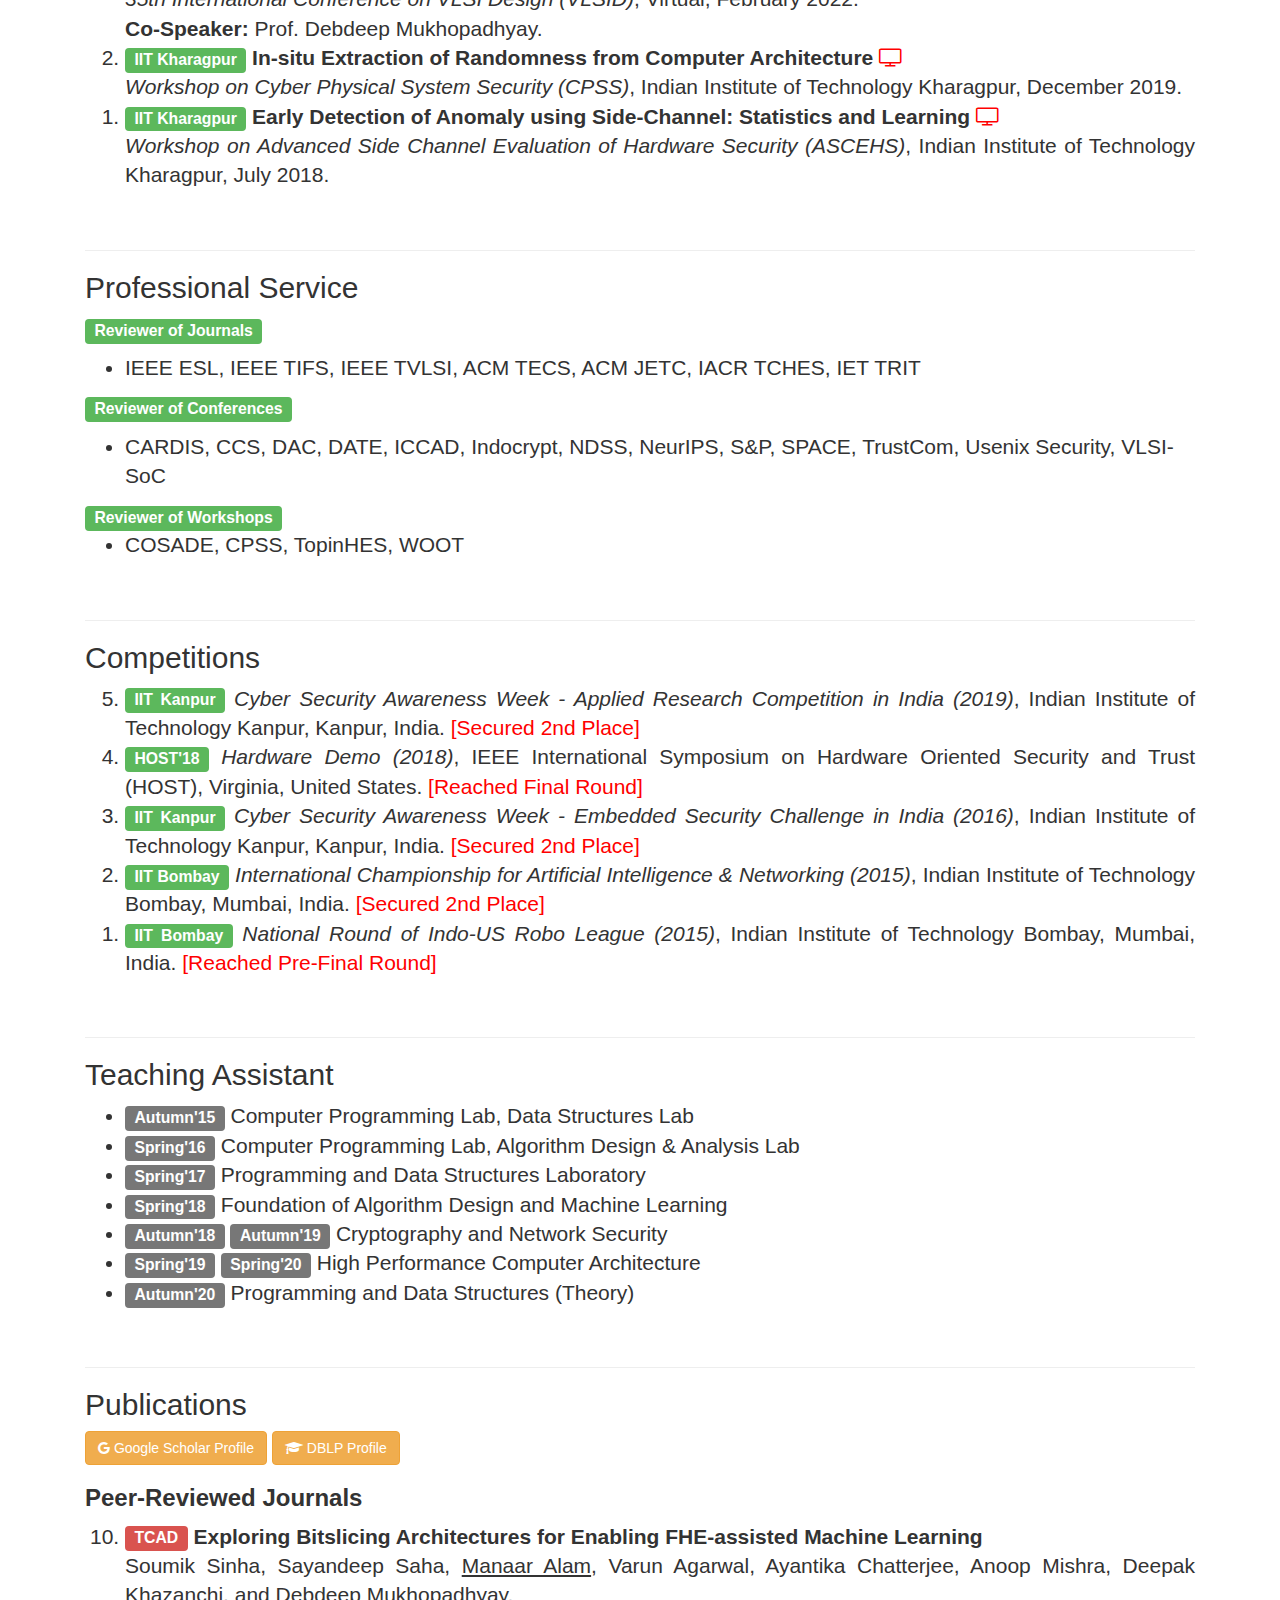
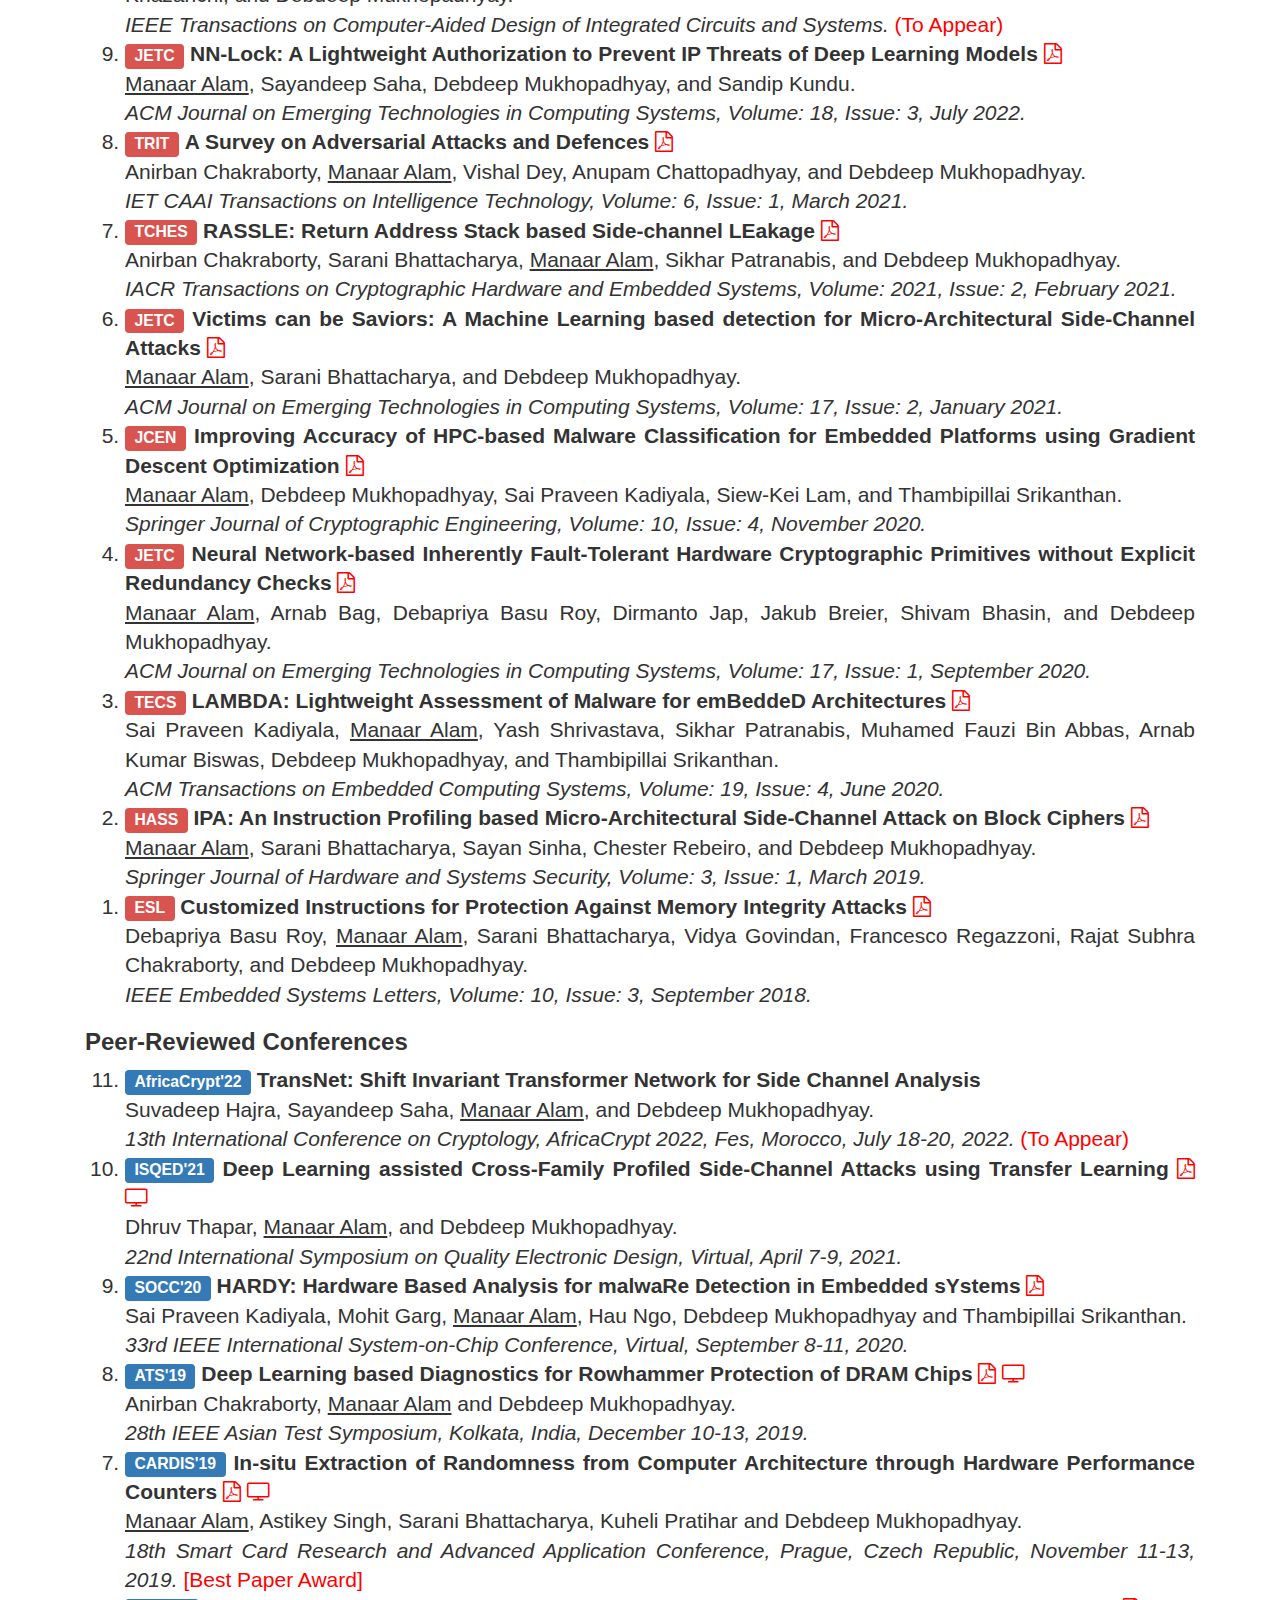
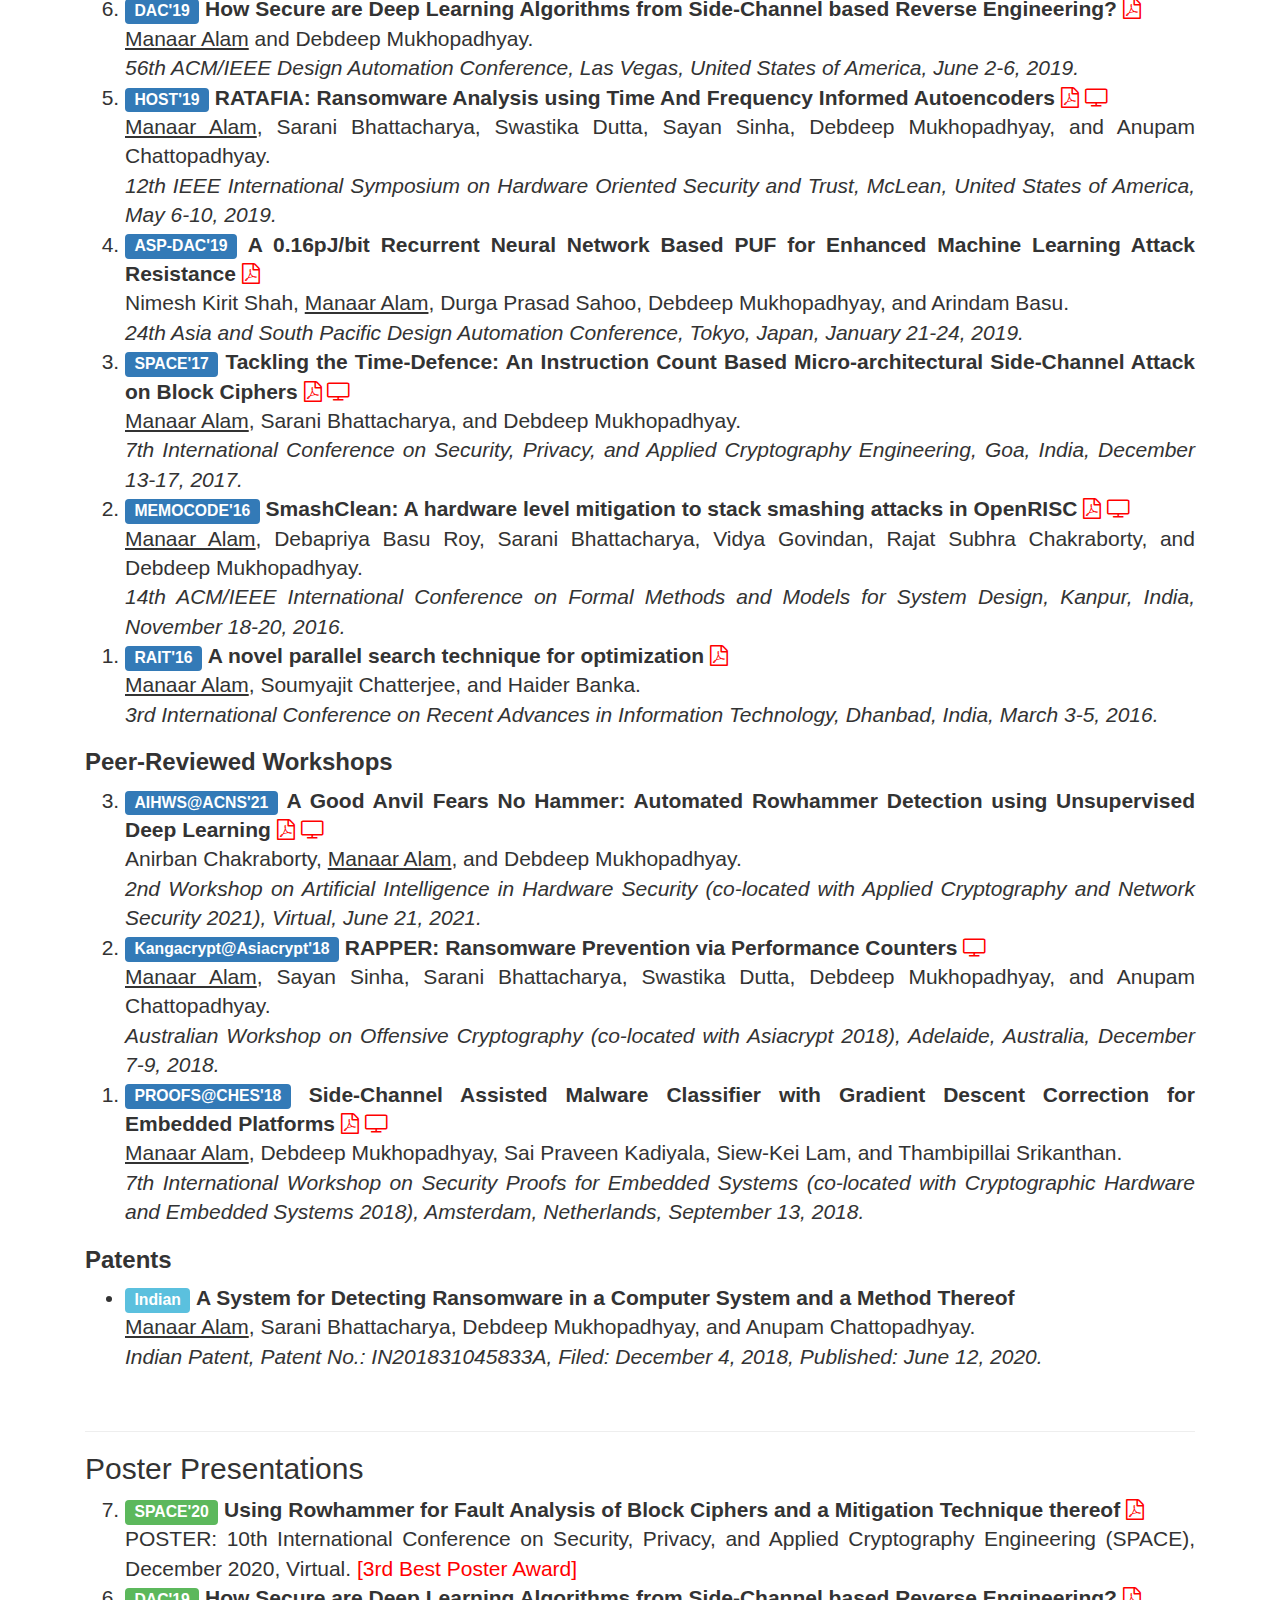
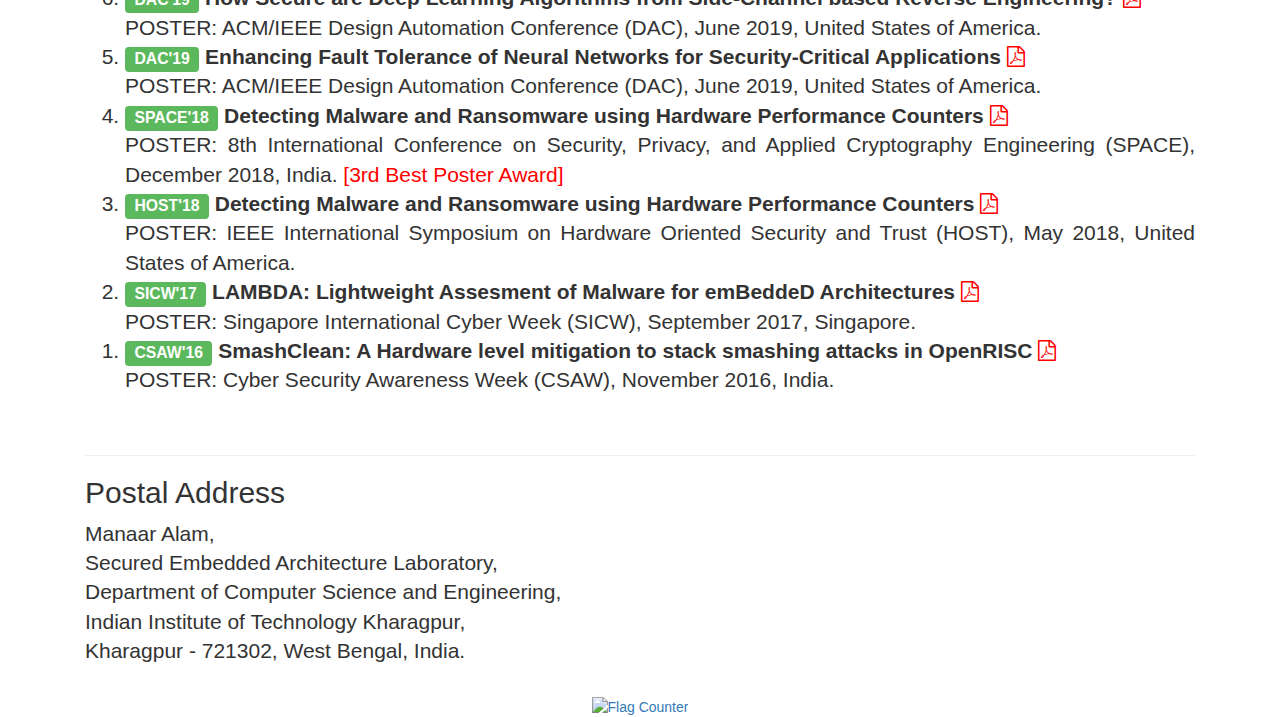
==== commit 8a695605: "Update index.html" ====
--- a/index.html
+++ b/index.html
@@ -181,7 +181,7 @@
 
 	<h3><b>Peer-Reviewed Journals</b></h3>
             <ol reversed>
-		 <li><span class="label label-danger">TCAD</span> <b>NN-Lock: A Lightweight Authorization to Prevent IP Threats of Deep Learning Models</b> </br> Soumik Sinha, Sayandeep Saha, <u>Manaar Alam</u>, Varun Agarwal, Ayantika Chatterjee, Anoop Mishra, Deepak Khazanchi, and Debdeep Mukhopadhyay.</br> <em>IEEE Transactions on Computer-Aided Design of Integrated Circuits and Systems.</em> <font color="red">(To Appear)</font></li>
+		 <li><span class="label label-danger">TCAD</span> <b>Exploring Bitslicing Architectures for Enabling FHE-assisted Machine Learning</b> </br> Soumik Sinha, Sayandeep Saha, <u>Manaar Alam</u>, Varun Agarwal, Ayantika Chatterjee, Anoop Mishra, Deepak Khazanchi, and Debdeep Mukhopadhyay.</br> <em>IEEE Transactions on Computer-Aided Design of Integrated Circuits and Systems.</em> <font color="red">(To Appear)</font></li>
 		<li><span class="label label-danger">JETC</span> <b>NN-Lock: A Lightweight Authorization to Prevent IP Threats of Deep Learning Models</b> <a target="_blank" href="https://dl.acm.org/doi/10.1145/3505634"><i class="fa fa-file-pdf-o" style="color:red"></i></a></br> <u>Manaar Alam</u>, Sayandeep Saha, Debdeep Mukhopadhyay, and Sandip Kundu.</br> <em>ACM Journal on Emerging Technologies in Computing Systems, Volume: 18, Issue: 3, July 2022.</em></li>
 		<li><span class="label label-danger">TRIT</span> <b>A Survey on Adversarial Attacks and Defences</b> <a target="_blank" href="https://ietresearch.onlinelibrary.wiley.com/doi/full/10.1049/cit2.12028"><i class="fa fa-file-pdf-o" style="color:red"></i></a> </br> Anirban Chakraborty, <u>Manaar Alam</u>, Vishal Dey, Anupam Chattopadhyay, and Debdeep Mukhopadhyay.</br> <em>IET CAAI Transactions on Intelligence Technology, Volume: 6, Issue: 1, March 2021.</em></li>
 		<li><span class="label label-danger">TCHES</span> <b>RASSLE: Return Address Stack based Side-channel LEakage</b> <a target="_blank" href="https://tches.iacr.org/index.php/TCHES/article/view/8795"><i class="fa fa-file-pdf-o" style="color:red"></i></a> </br> Anirban Chakraborty, Sarani Bhattacharya, <u>Manaar Alam</u>, Sikhar Patranabis, and Debdeep Mukhopadhyay.</br> <em>IACR Transactions on Cryptographic Hardware and Embedded Systems, Volume: 2021, Issue: 2, February 2021.</em></li>
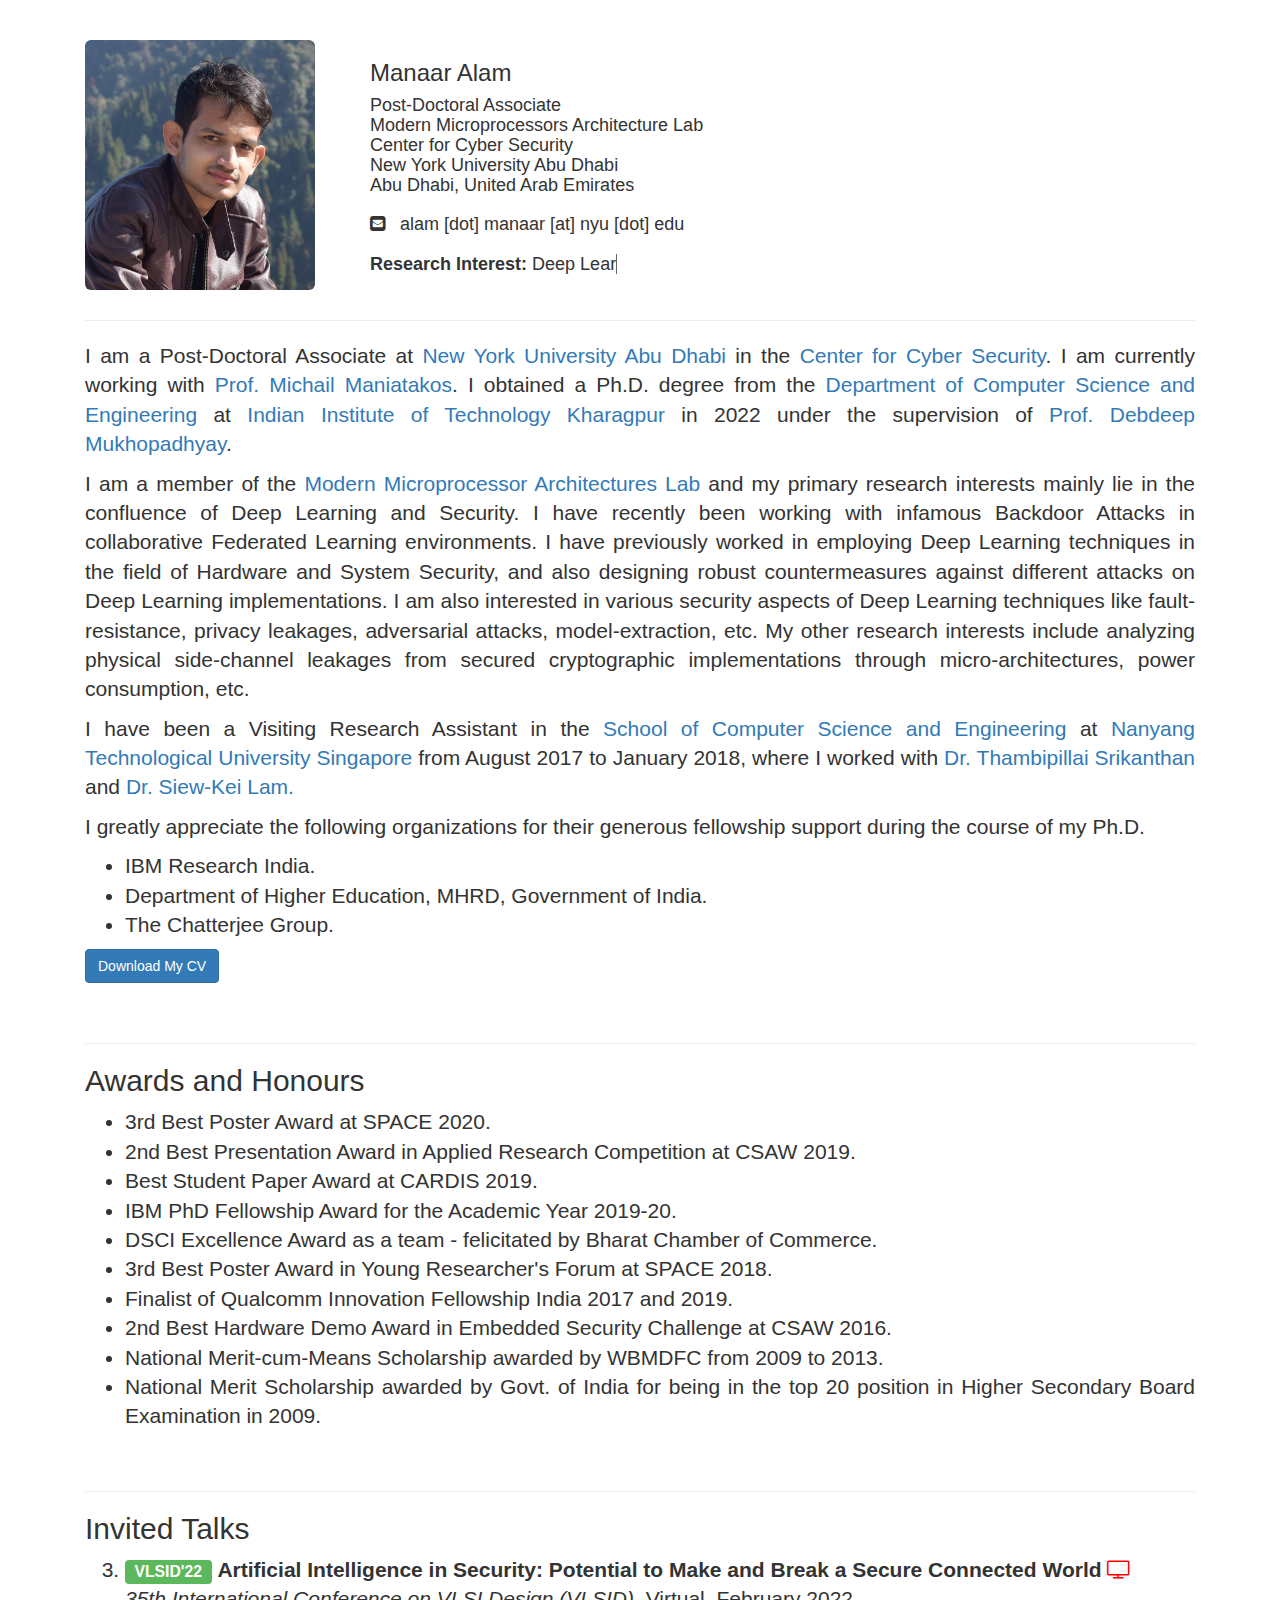
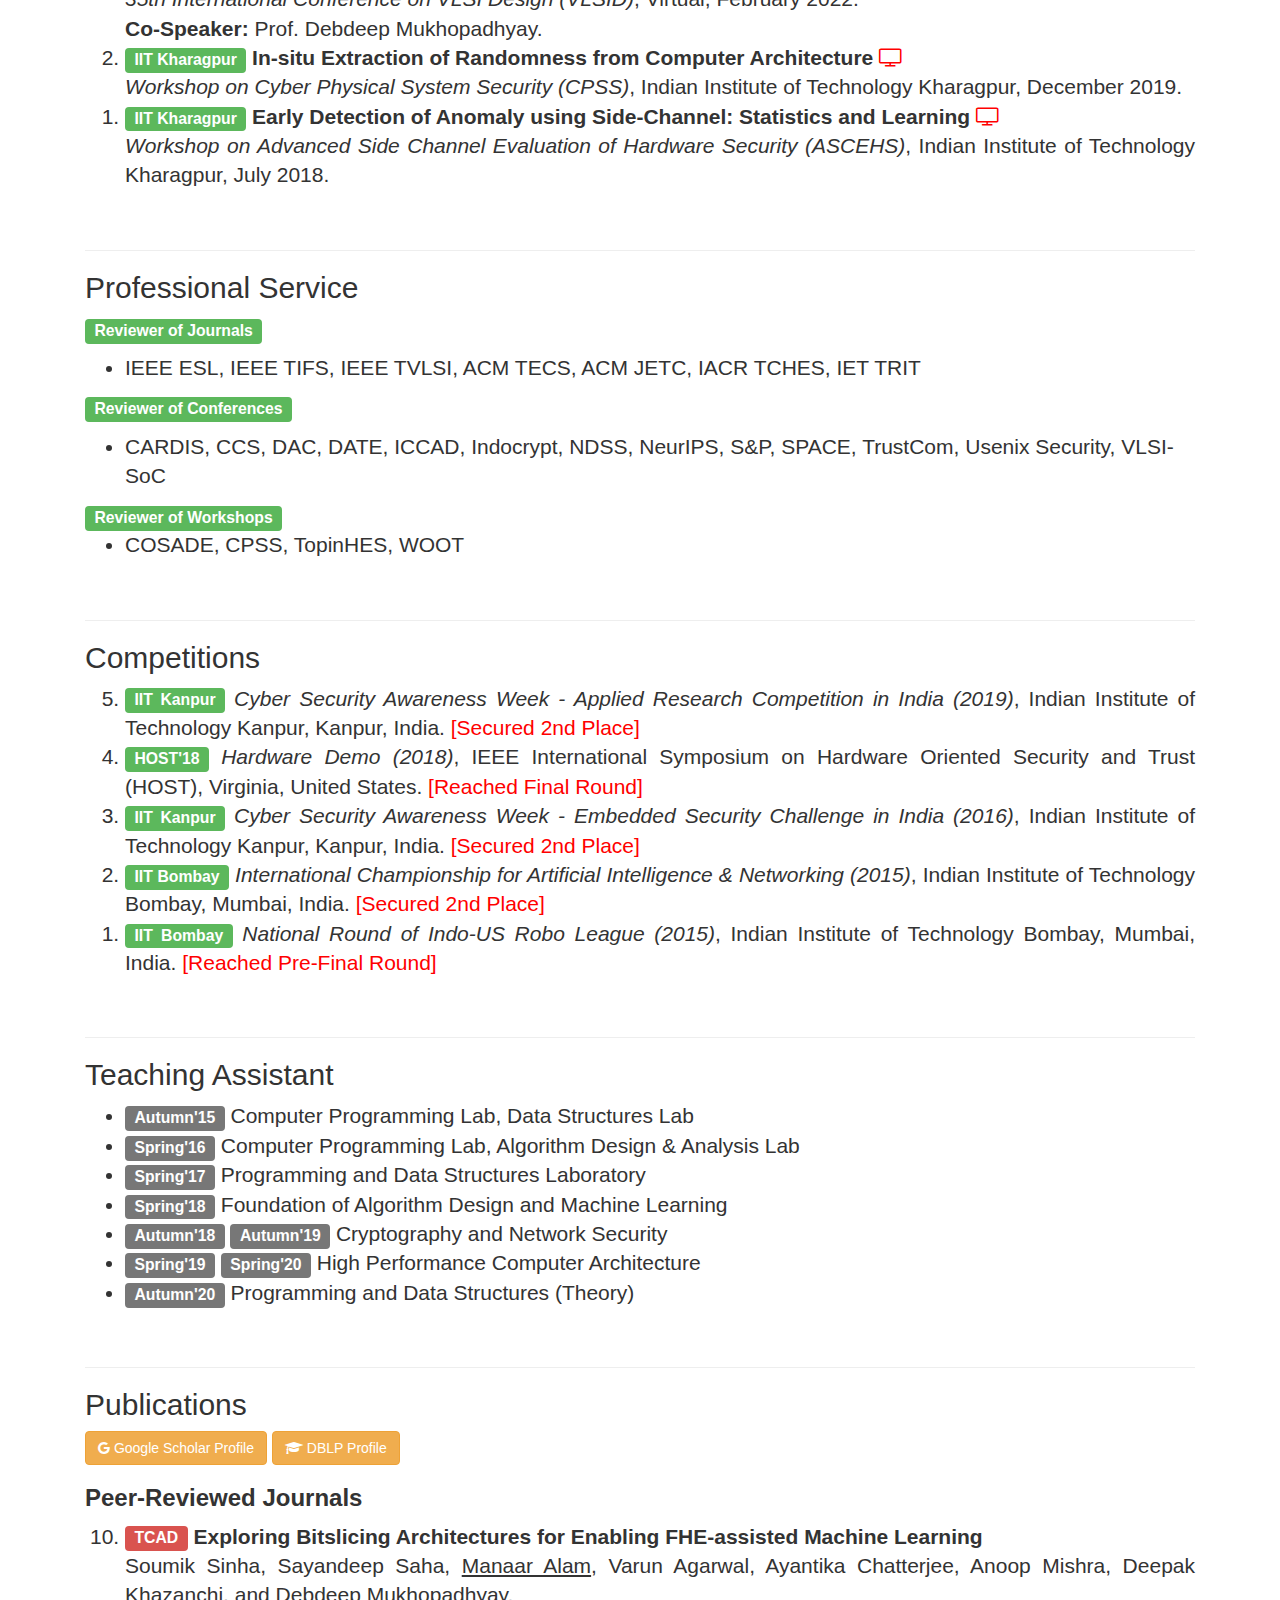
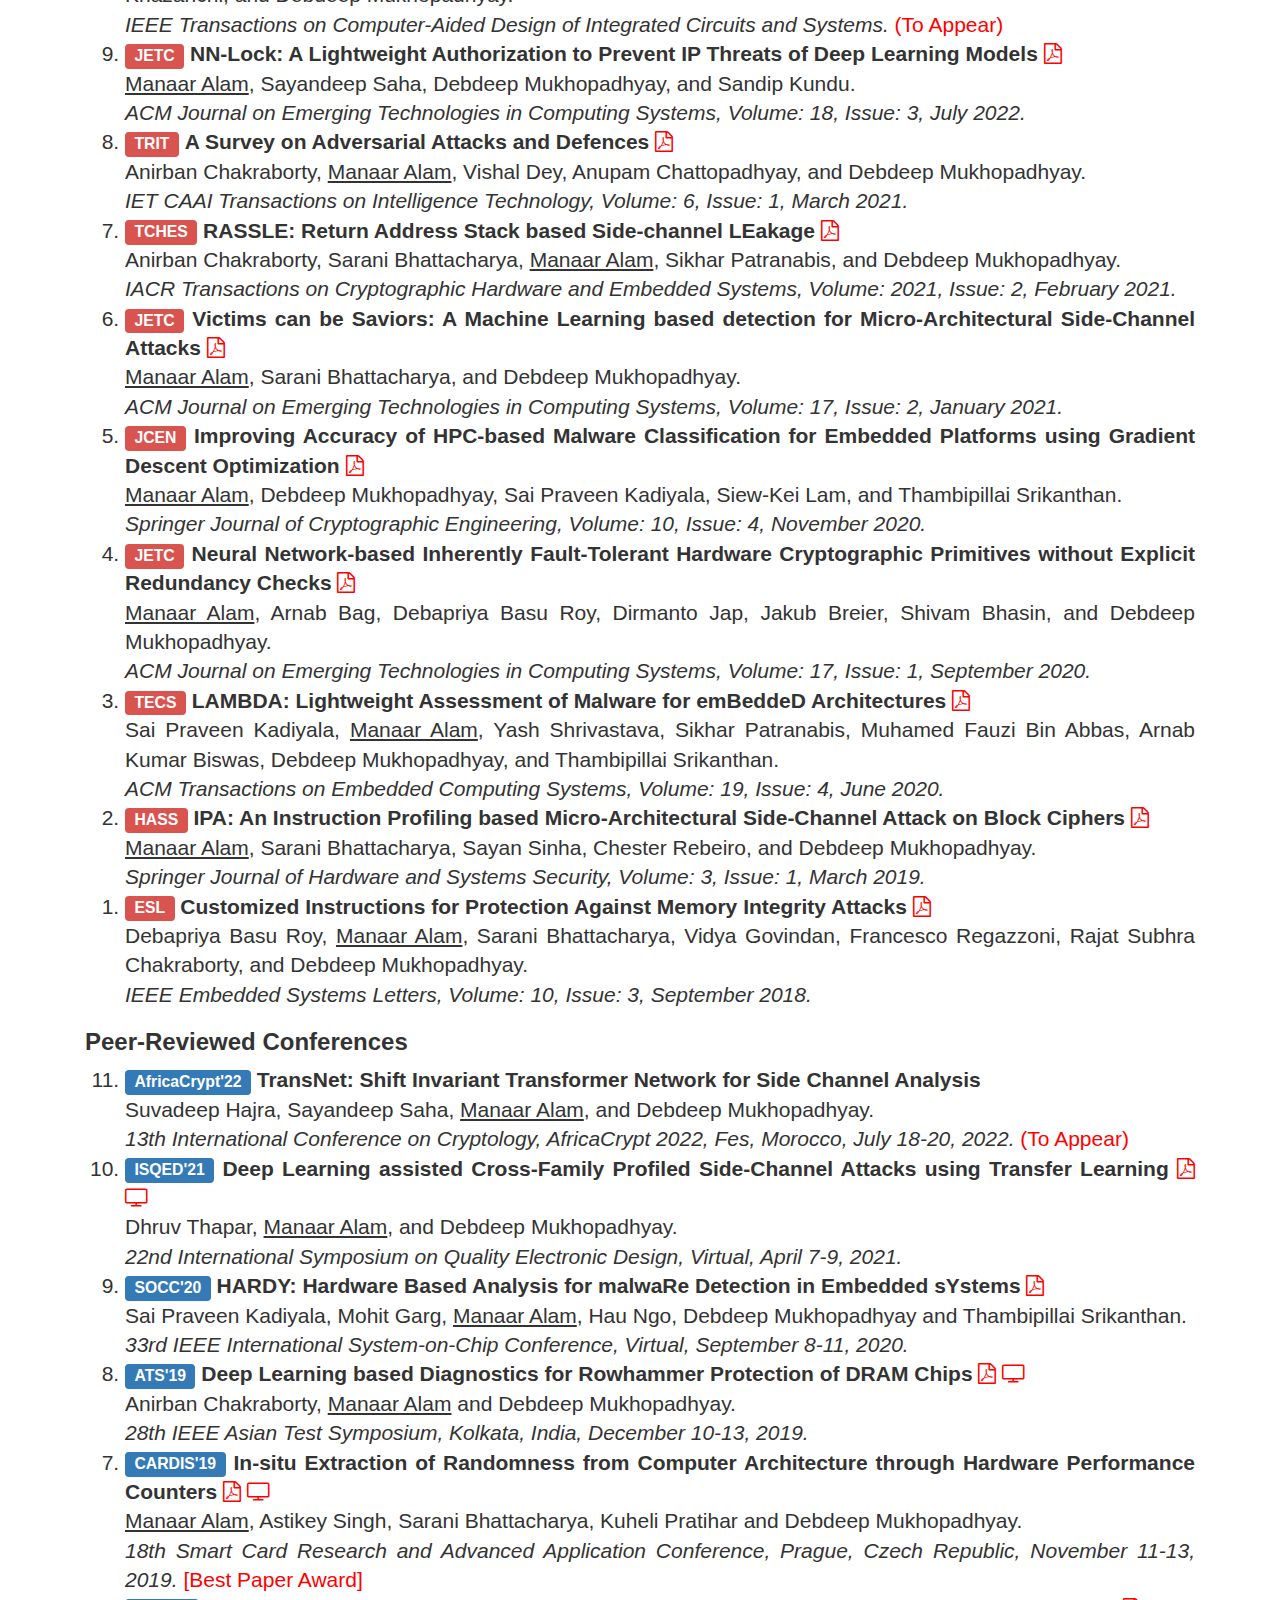
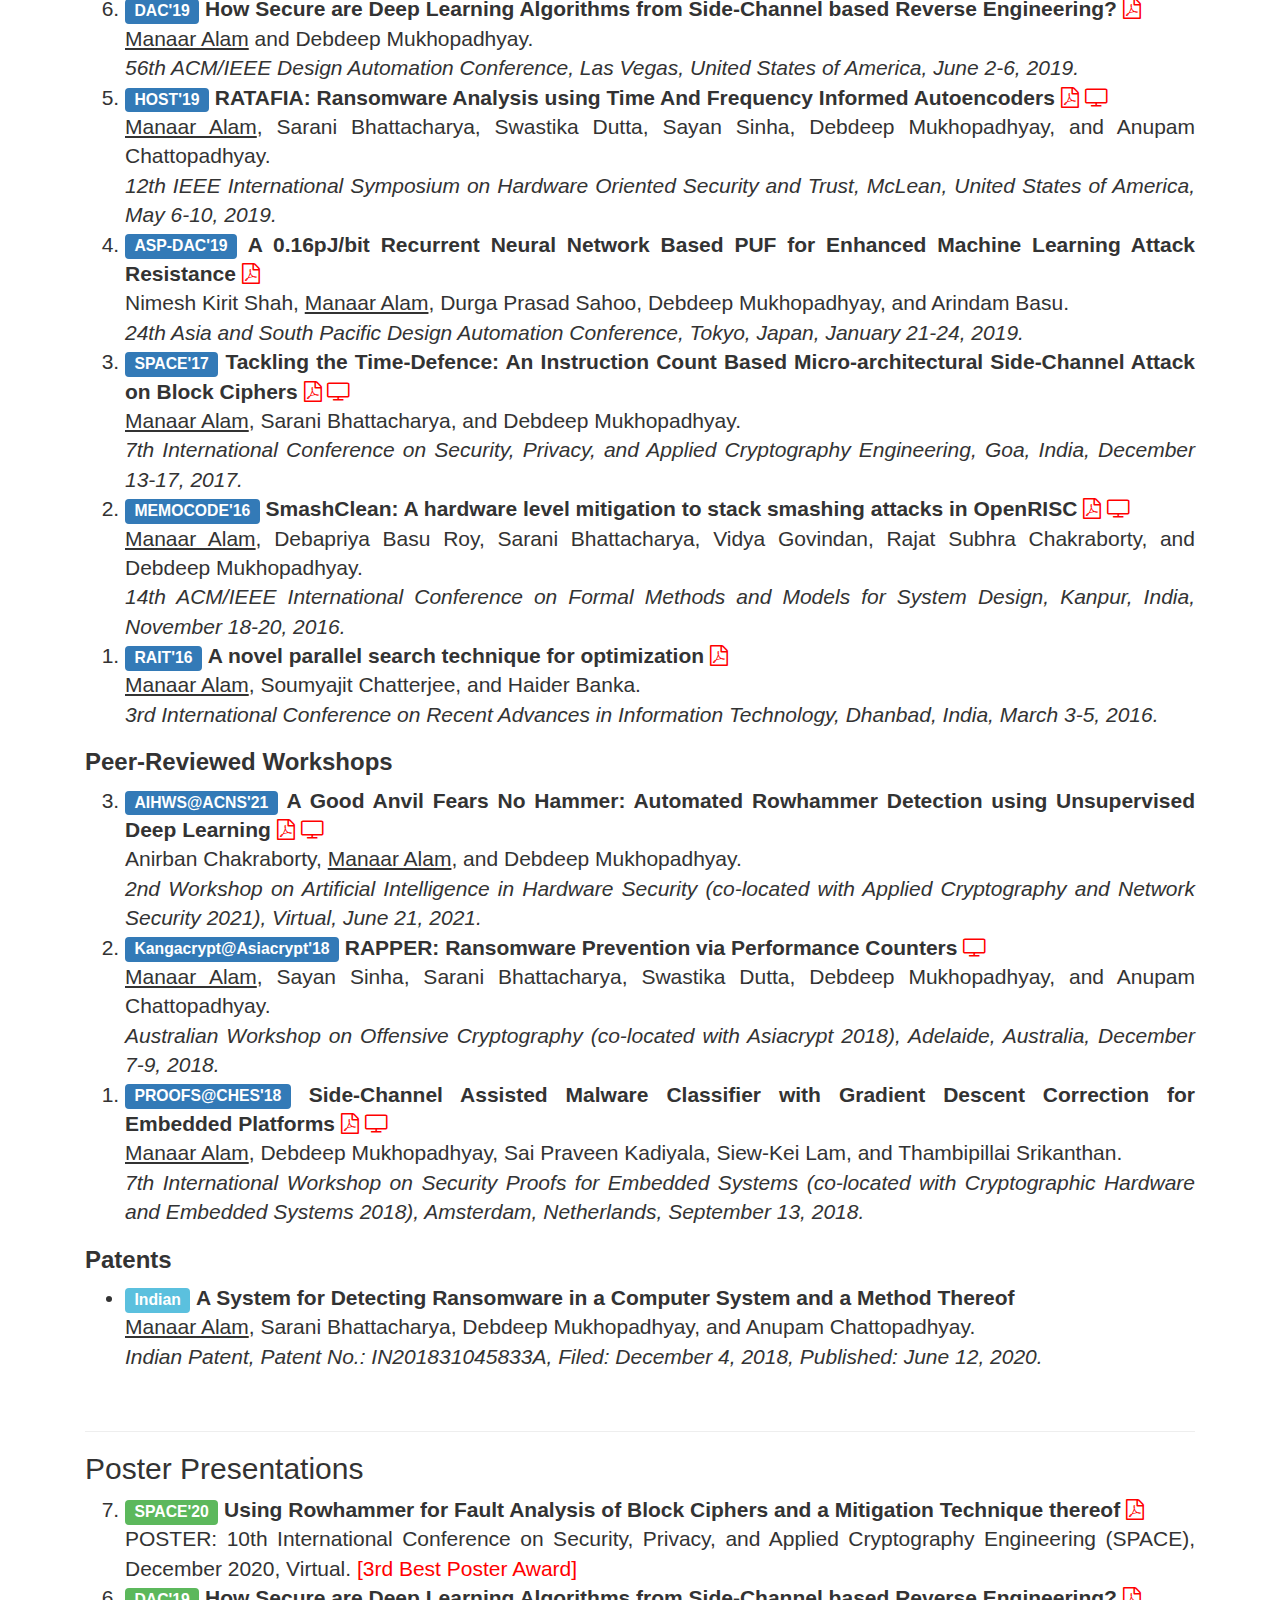
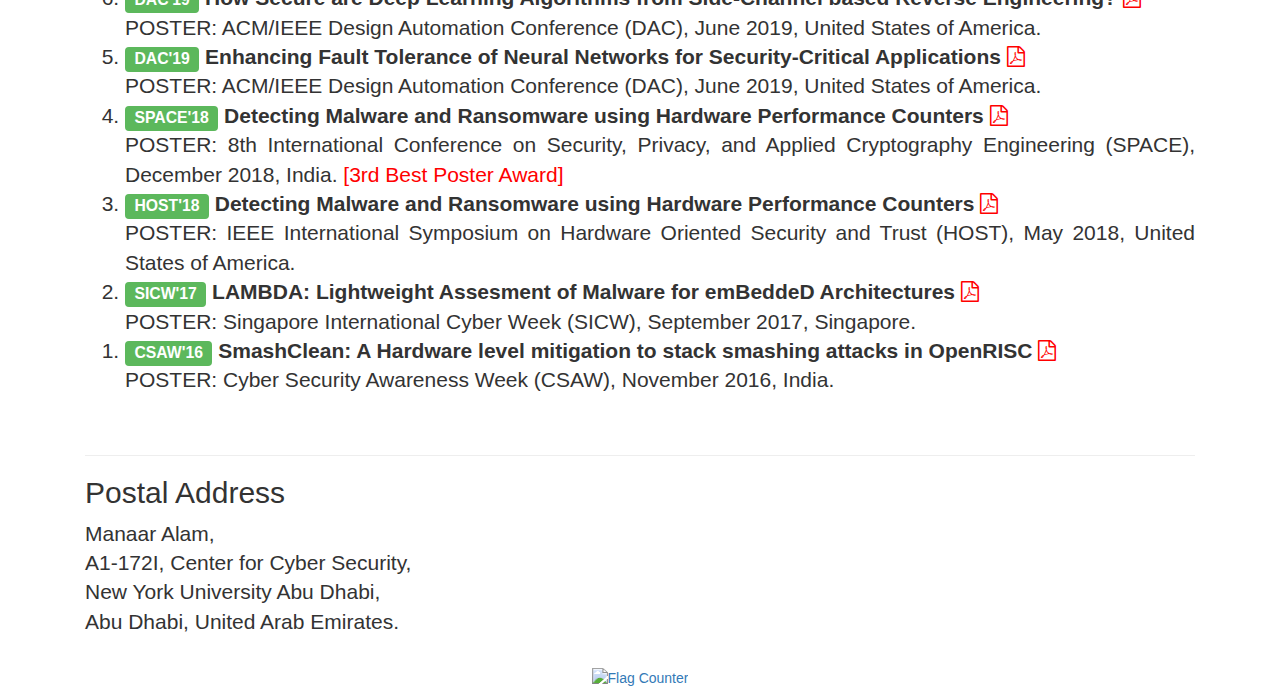
==== commit 69d71a5f: "Update index.html" ====
--- a/index.html
+++ b/index.html
@@ -258,11 +258,10 @@
             <h2>Postal Address</h2>
                 <p>
                     Manaar Alam,<br>
-	        		Secured Embedded Architecture Laboratory,<br>
-                    Department of Computer Science and Engineering,<br>
-                    Indian Institute of Technology Kharagpur,<br>
-                    Kharagpur - 721302, West Bengal, India.<br>
-		   		</p> 
+	            A1-172I, Center for Cyber Security,<br>
+                    New York University Abu Dhabi,<br>
+                    Abu Dhabi, United Arab Emirates.<br>
+		</p> 
         </div> 
     </div>
 </section>
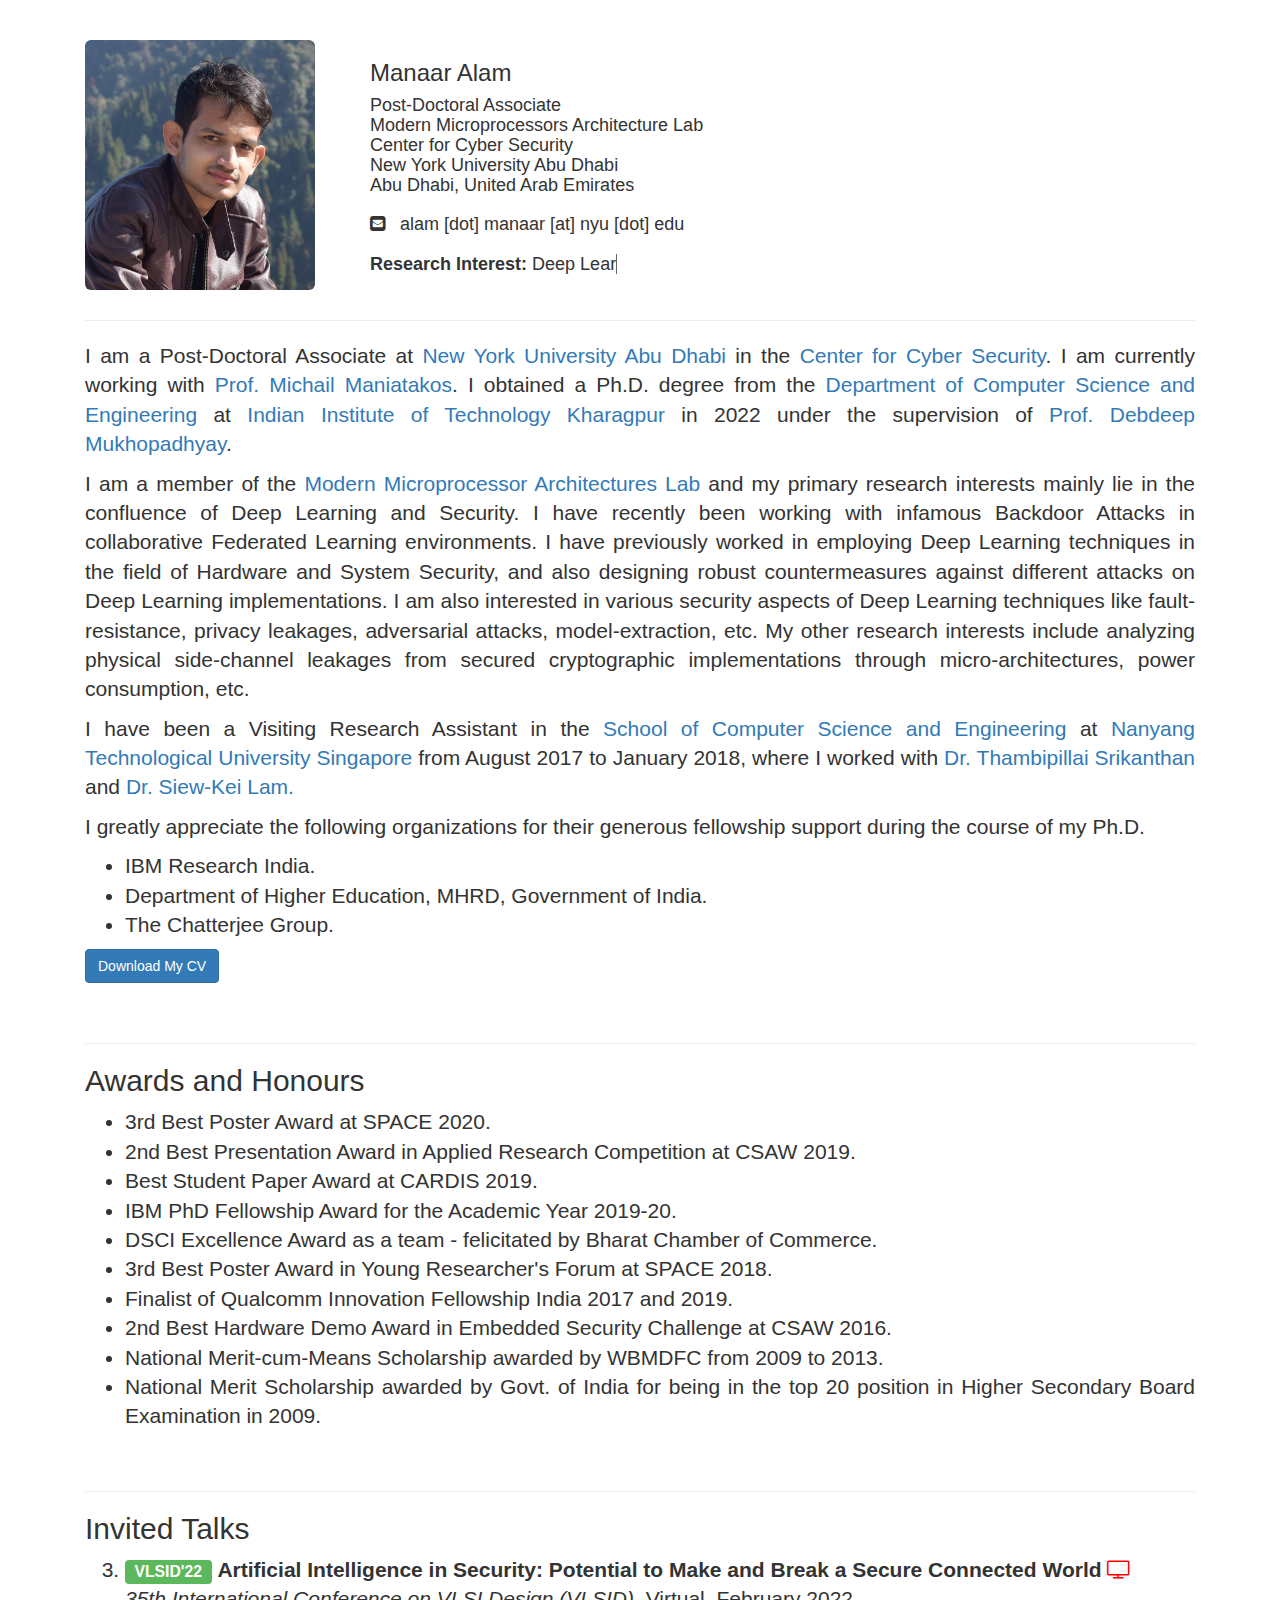
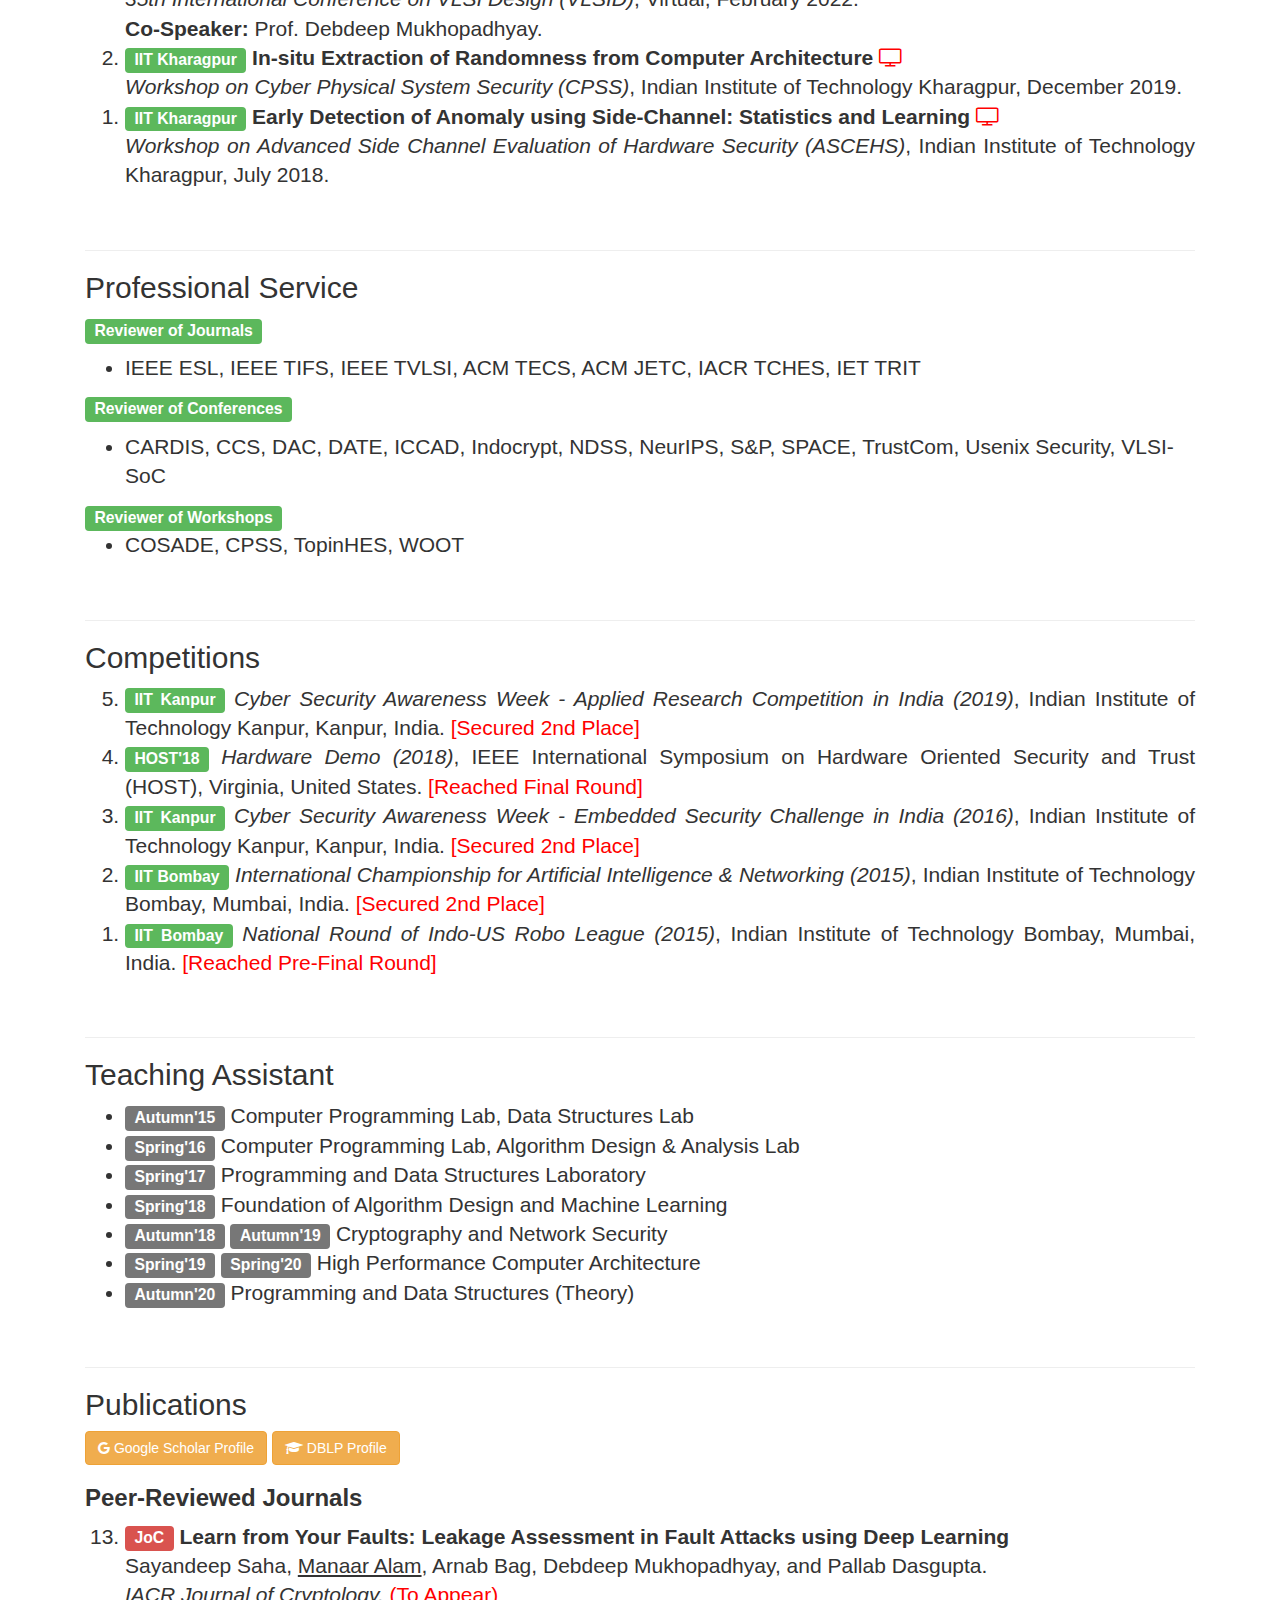
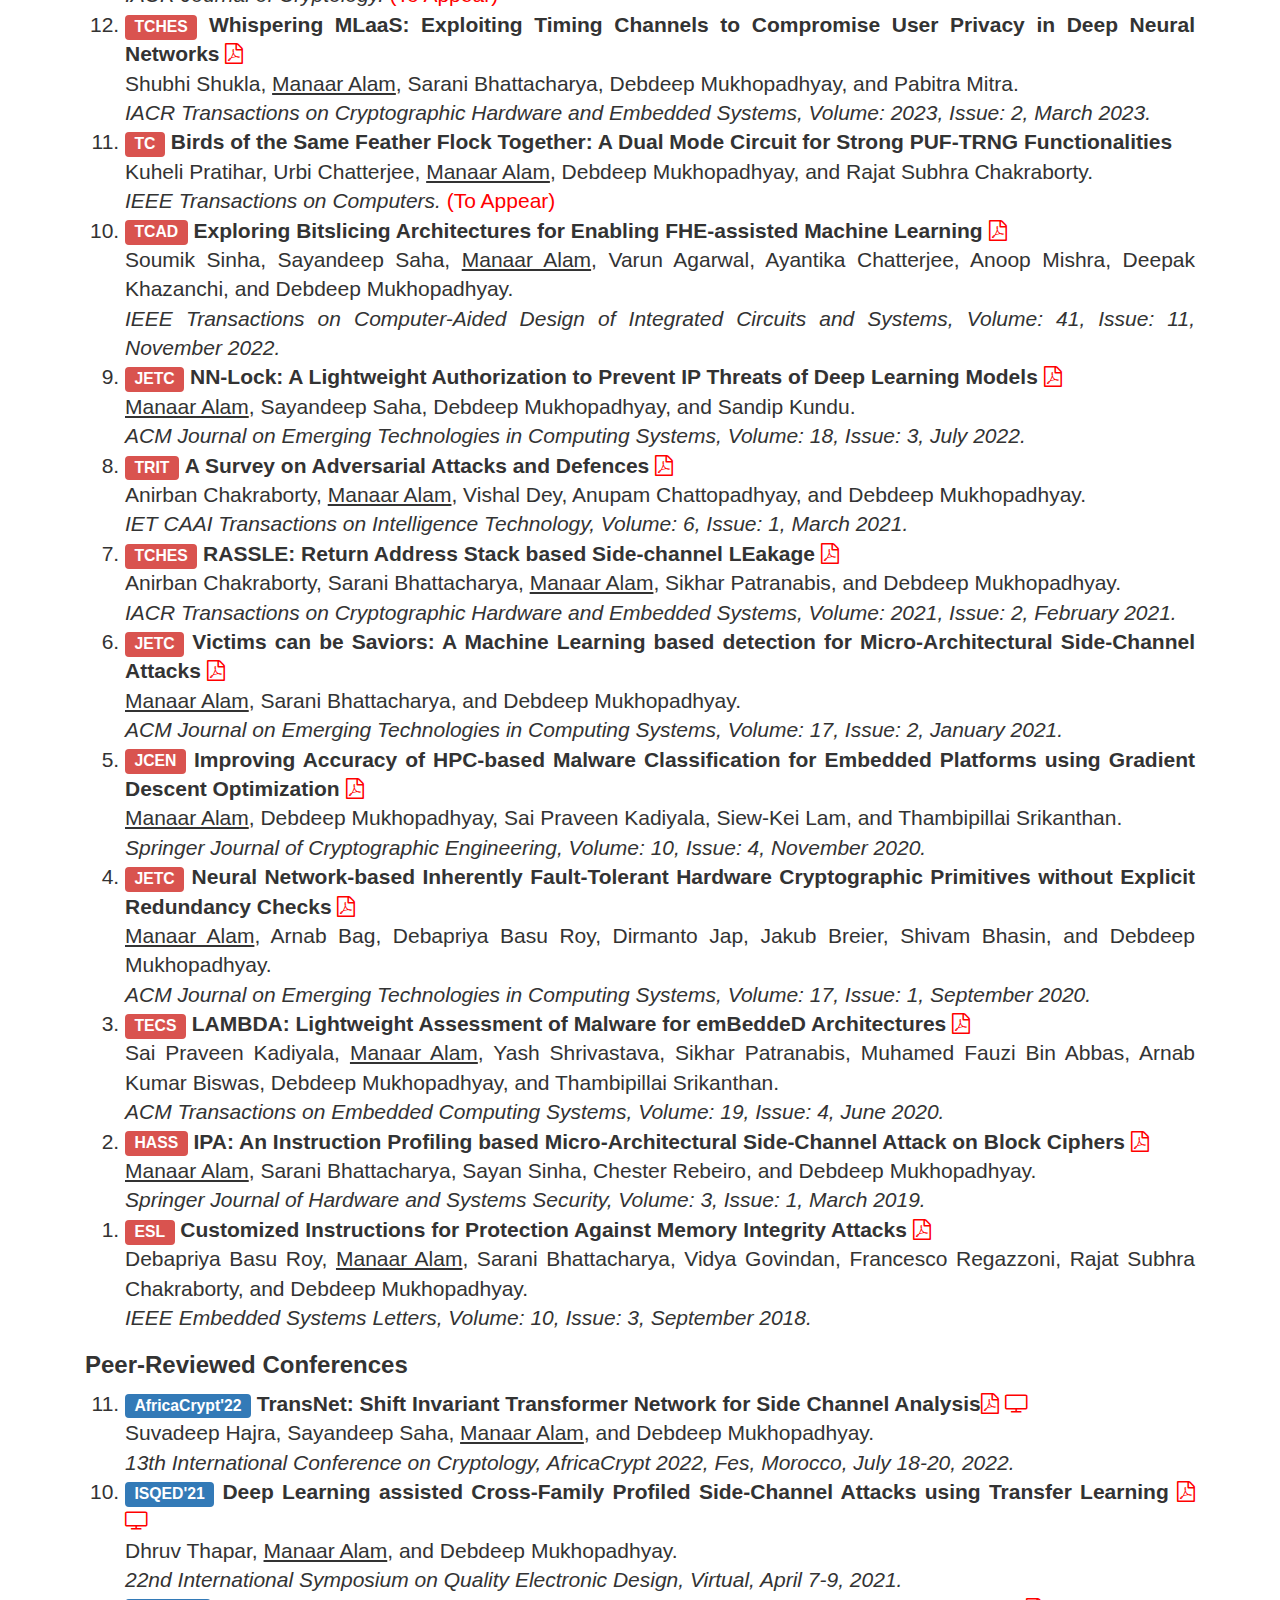
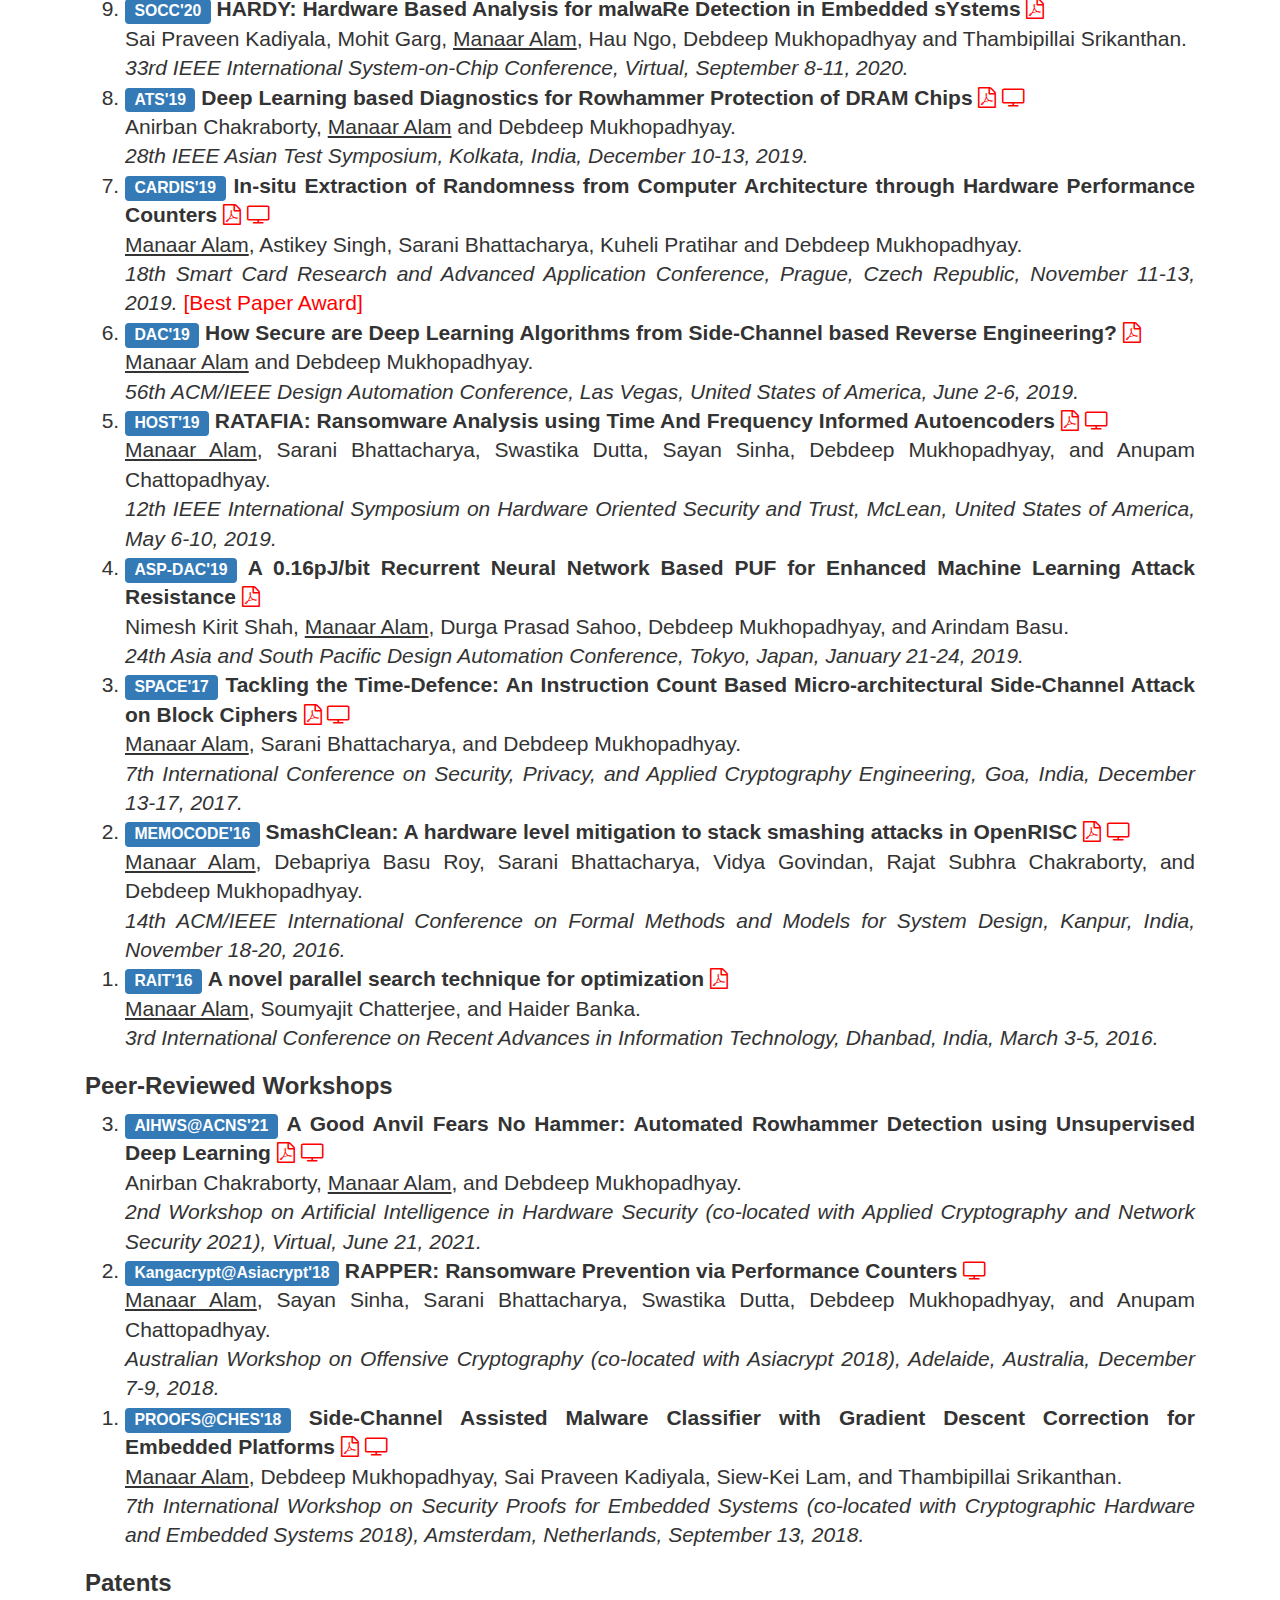
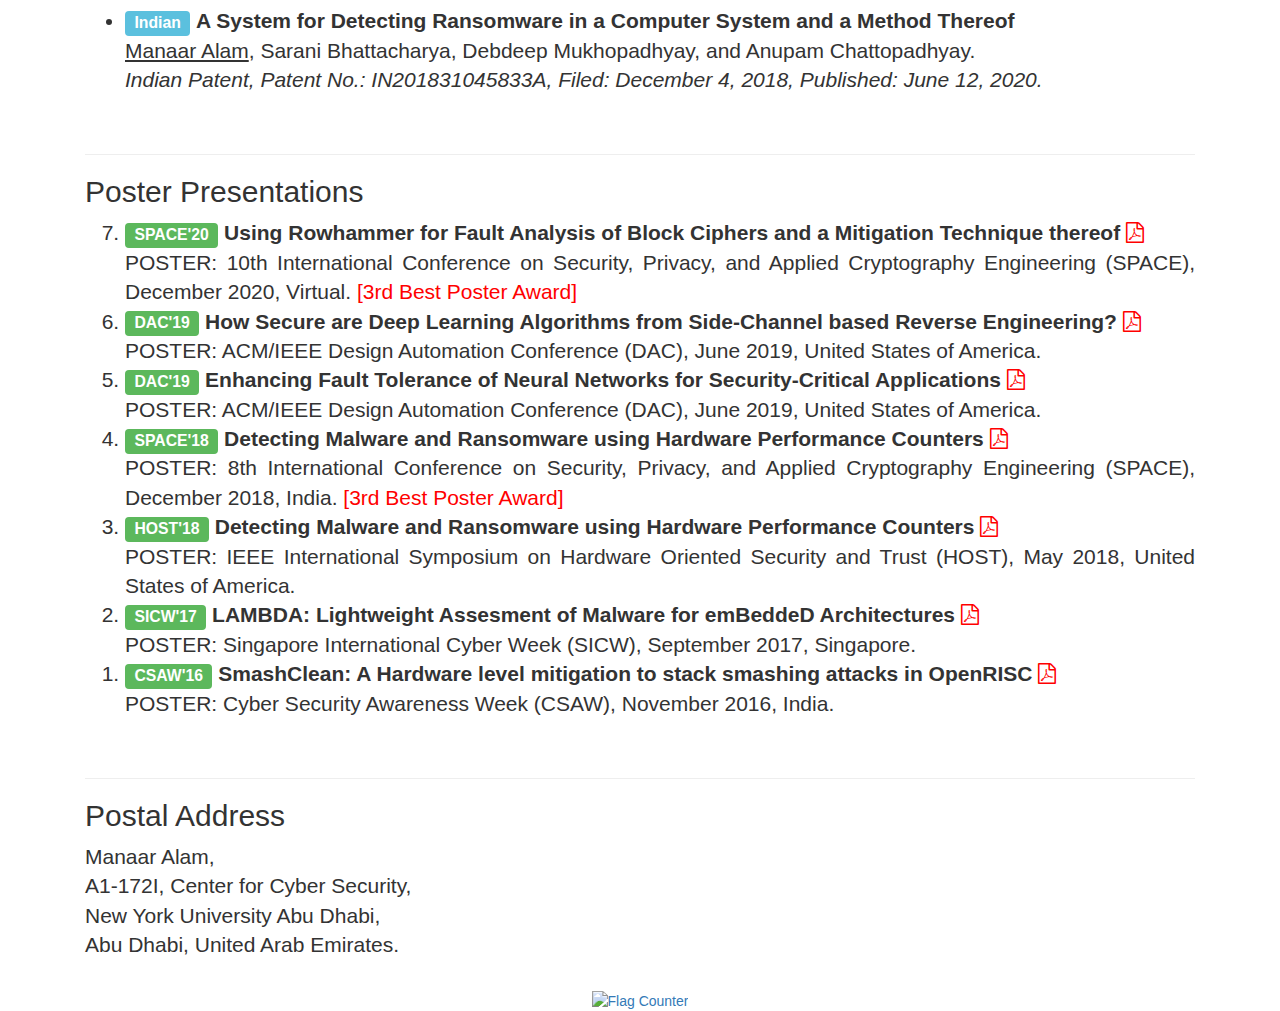
==== commit 9838bcd2: "Update index.html" ====
--- a/index.html
+++ b/index.html
@@ -181,7 +181,10 @@
 
 	<h3><b>Peer-Reviewed Journals</b></h3>
             <ol reversed>
-		 <li><span class="label label-danger">TCAD</span> <b>Exploring Bitslicing Architectures for Enabling FHE-assisted Machine Learning</b> </br> Soumik Sinha, Sayandeep Saha, <u>Manaar Alam</u>, Varun Agarwal, Ayantika Chatterjee, Anoop Mishra, Deepak Khazanchi, and Debdeep Mukhopadhyay.</br> <em>IEEE Transactions on Computer-Aided Design of Integrated Circuits and Systems.</em> <font color="red">(To Appear)</font></li>
+		<li><span class="label label-danger">JoC</span> <b>Learn from Your Faults: Leakage Assessment in Fault Attacks using Deep Learning</b> </br> Sayandeep Saha, <u>Manaar Alam</u>, Arnab Bag, Debdeep Mukhopadhyay, and Pallab Dasgupta.</br> <em>IACR Journal of Cryptology.</em> <font color="red">(To Appear)</font> </li>
+		<li><span class="label label-danger">TCHES</span> <b>Whispering MLaaS: Exploiting Timing Channels to Compromise User Privacy in Deep Neural Networks</b> <a target="_blank" href="https://tches.iacr.org/index.php/TCHES/article/view/10295"><i class="fa fa-file-pdf-o" style="color:red"></i></a></br> Shubhi Shukla, <u>Manaar Alam</u>, Sarani Bhattacharya, Debdeep Mukhopadhyay, and Pabitra Mitra.</br> <em>IACR Transactions on Cryptographic Hardware and Embedded Systems, Volume: 2023, Issue: 2, March 2023.</em> </li>
+		<li><span class="label label-danger">TC</span> <b>Birds of the Same Feather Flock Together: A Dual Mode Circuit for Strong PUF-TRNG Functionalities</b> </br> Kuheli Pratihar, Urbi Chatterjee, <u>Manaar Alam</u>, Debdeep Mukhopadhyay, and Rajat Subhra Chakraborty.</br> <em>IEEE Transactions on Computers.</em> <font color="red">(To Appear)</font> </li>
+		<li><span class="label label-danger">TCAD</span> <b>Exploring Bitslicing Architectures for Enabling FHE-assisted Machine Learning</b> <a target="_blank" href="https://ieeexplore.ieee.org/document/9920696"><i class="fa fa-file-pdf-o" style="color:red"></i></a></br> Soumik Sinha, Sayandeep Saha, <u>Manaar Alam</u>, Varun Agarwal, Ayantika Chatterjee, Anoop Mishra, Deepak Khazanchi, and Debdeep Mukhopadhyay.</br> <em>IEEE Transactions on Computer-Aided Design of Integrated Circuits and Systems, Volume: 41, Issue: 11, November 2022.</em> </li>
 		<li><span class="label label-danger">JETC</span> <b>NN-Lock: A Lightweight Authorization to Prevent IP Threats of Deep Learning Models</b> <a target="_blank" href="https://dl.acm.org/doi/10.1145/3505634"><i class="fa fa-file-pdf-o" style="color:red"></i></a></br> <u>Manaar Alam</u>, Sayandeep Saha, Debdeep Mukhopadhyay, and Sandip Kundu.</br> <em>ACM Journal on Emerging Technologies in Computing Systems, Volume: 18, Issue: 3, July 2022.</em></li>
 		<li><span class="label label-danger">TRIT</span> <b>A Survey on Adversarial Attacks and Defences</b> <a target="_blank" href="https://ietresearch.onlinelibrary.wiley.com/doi/full/10.1049/cit2.12028"><i class="fa fa-file-pdf-o" style="color:red"></i></a> </br> Anirban Chakraborty, <u>Manaar Alam</u>, Vishal Dey, Anupam Chattopadhyay, and Debdeep Mukhopadhyay.</br> <em>IET CAAI Transactions on Intelligence Technology, Volume: 6, Issue: 1, March 2021.</em></li>
 		<li><span class="label label-danger">TCHES</span> <b>RASSLE: Return Address Stack based Side-channel LEakage</b> <a target="_blank" href="https://tches.iacr.org/index.php/TCHES/article/view/8795"><i class="fa fa-file-pdf-o" style="color:red"></i></a> </br> Anirban Chakraborty, Sarani Bhattacharya, <u>Manaar Alam</u>, Sikhar Patranabis, and Debdeep Mukhopadhyay.</br> <em>IACR Transactions on Cryptographic Hardware and Embedded Systems, Volume: 2021, Issue: 2, February 2021.</em></li>
@@ -195,7 +198,7 @@
 
             <h3><b>Peer-Reviewed Conferences</b></h3>
             <ol reversed>
-		    <li><span class="label label-primary">AfricaCrypt'22</span> <b>TransNet: Shift Invariant Transformer Network for Side Channel Analysis</b></br>Suvadeep Hajra, Sayandeep Saha, <u>Manaar Alam</u>, and Debdeep Mukhopadhyay.</br><em>13th International Conference on Cryptology, AfricaCrypt 2022, Fes, Morocco, July 18-20, 2022.</em> <font color="red">(To Appear)</font></li>
+		    <li><span class="label label-primary">AfricaCrypt'22</span> <b>TransNet: Shift Invariant Transformer Network for Side Channel Analysis</b><a target="_blank" href="https://link.springer.com/chapter/10.1007/978-3-031-17433-9_16"><i class="fa fa-file-pdf-o" style="color:red"></i></a> <a target="_blank" href=""><i class="fa fa-television" style="color:red"></i></a></br>Suvadeep Hajra, Sayandeep Saha, <u>Manaar Alam</u>, and Debdeep Mukhopadhyay.</br><em>13th International Conference on Cryptology, AfricaCrypt 2022, Fes, Morocco, July 18-20, 2022.</em></li>
 		    <li><span class="label label-primary">ISQED'21</span> <b>Deep Learning assisted Cross-Family Profiled Side-Channel Attacks using Transfer Learning</b> <a target="_blank" href="https://ieeexplore.ieee.org/abstract/document/9424254"><i class="fa fa-file-pdf-o" style="color:red"></i></a> <a target="_blank" href="talks/ISQED_2021.pptx"><i class="fa fa-television" style="color:red"></i></a></br>Dhruv Thapar, <u>Manaar Alam</u>, and Debdeep Mukhopadhyay.</br><em>22nd International Symposium on Quality Electronic Design, Virtual, April 7-9, 2021.</em></li>	
 		    <li><span class="label label-primary">SOCC'20</span> <b>HARDY: Hardware Based Analysis for malwaRe Detection in Embedded sYstems</b> <a target="_blank" href="https://ieeexplore.ieee.org/document/9524727"><i class="fa fa-file-pdf-o" style="color:red"></i></a></br>Sai Praveen Kadiyala, Mohit Garg, <u>Manaar Alam</u>, Hau Ngo, Debdeep Mukhopadhyay and Thambipillai Srikanthan.</br><em>33rd IEEE International System-on-Chip Conference, Virtual, September 8-11, 2020.</em></li>
 			<li><span class="label label-primary">ATS'19</span> <b>Deep Learning based Diagnostics for Rowhammer Protection of DRAM Chips</b> <a target="_blank" href="https://ieeexplore.ieee.org/abstract/document/8949394"><i class="fa fa-file-pdf-o" style="color:red"></i></a> <a target="_blank" href="talks/ATS_2019.pptx"><i class="fa fa-television" style="color:red"></i></a></br>Anirban Chakraborty, <u>Manaar Alam</u> and Debdeep Mukhopadhyay.</br><em>28th IEEE Asian Test Symposium, Kolkata, India, December 10-13, 2019.</em></li>
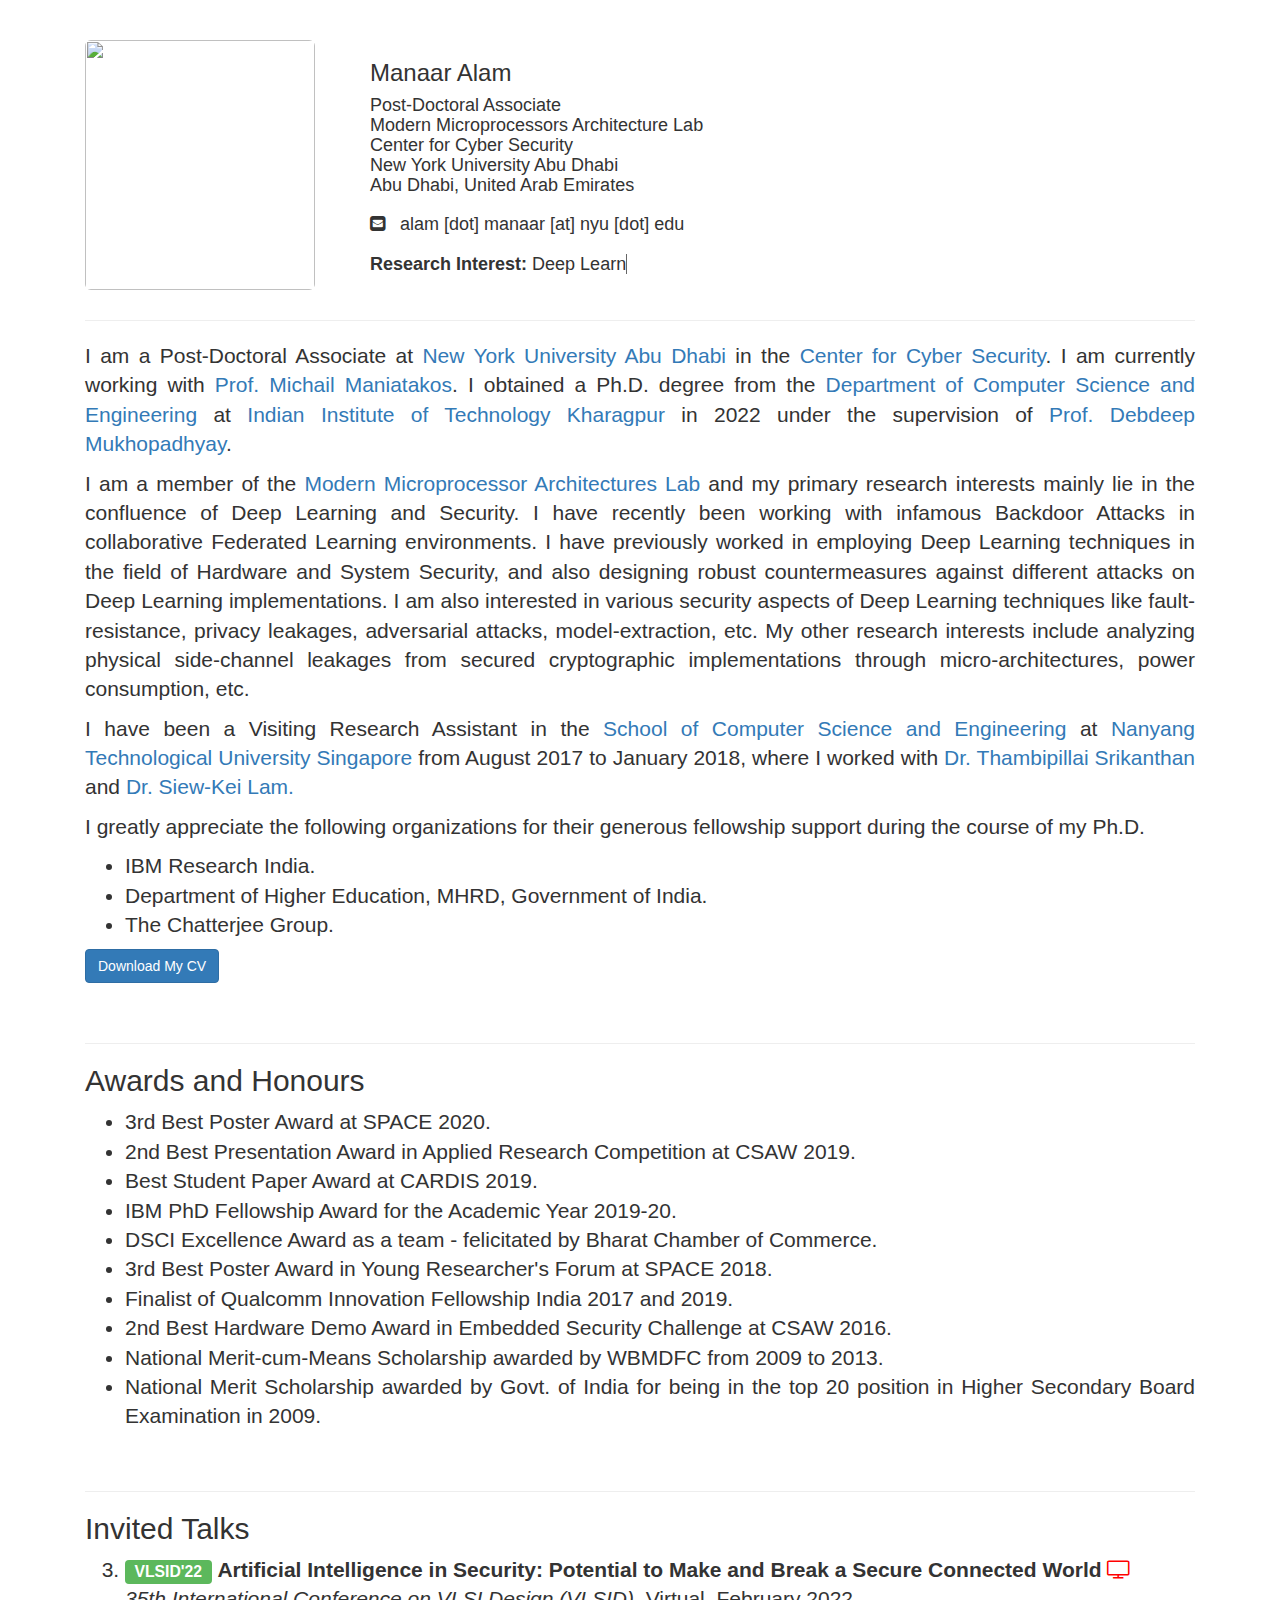
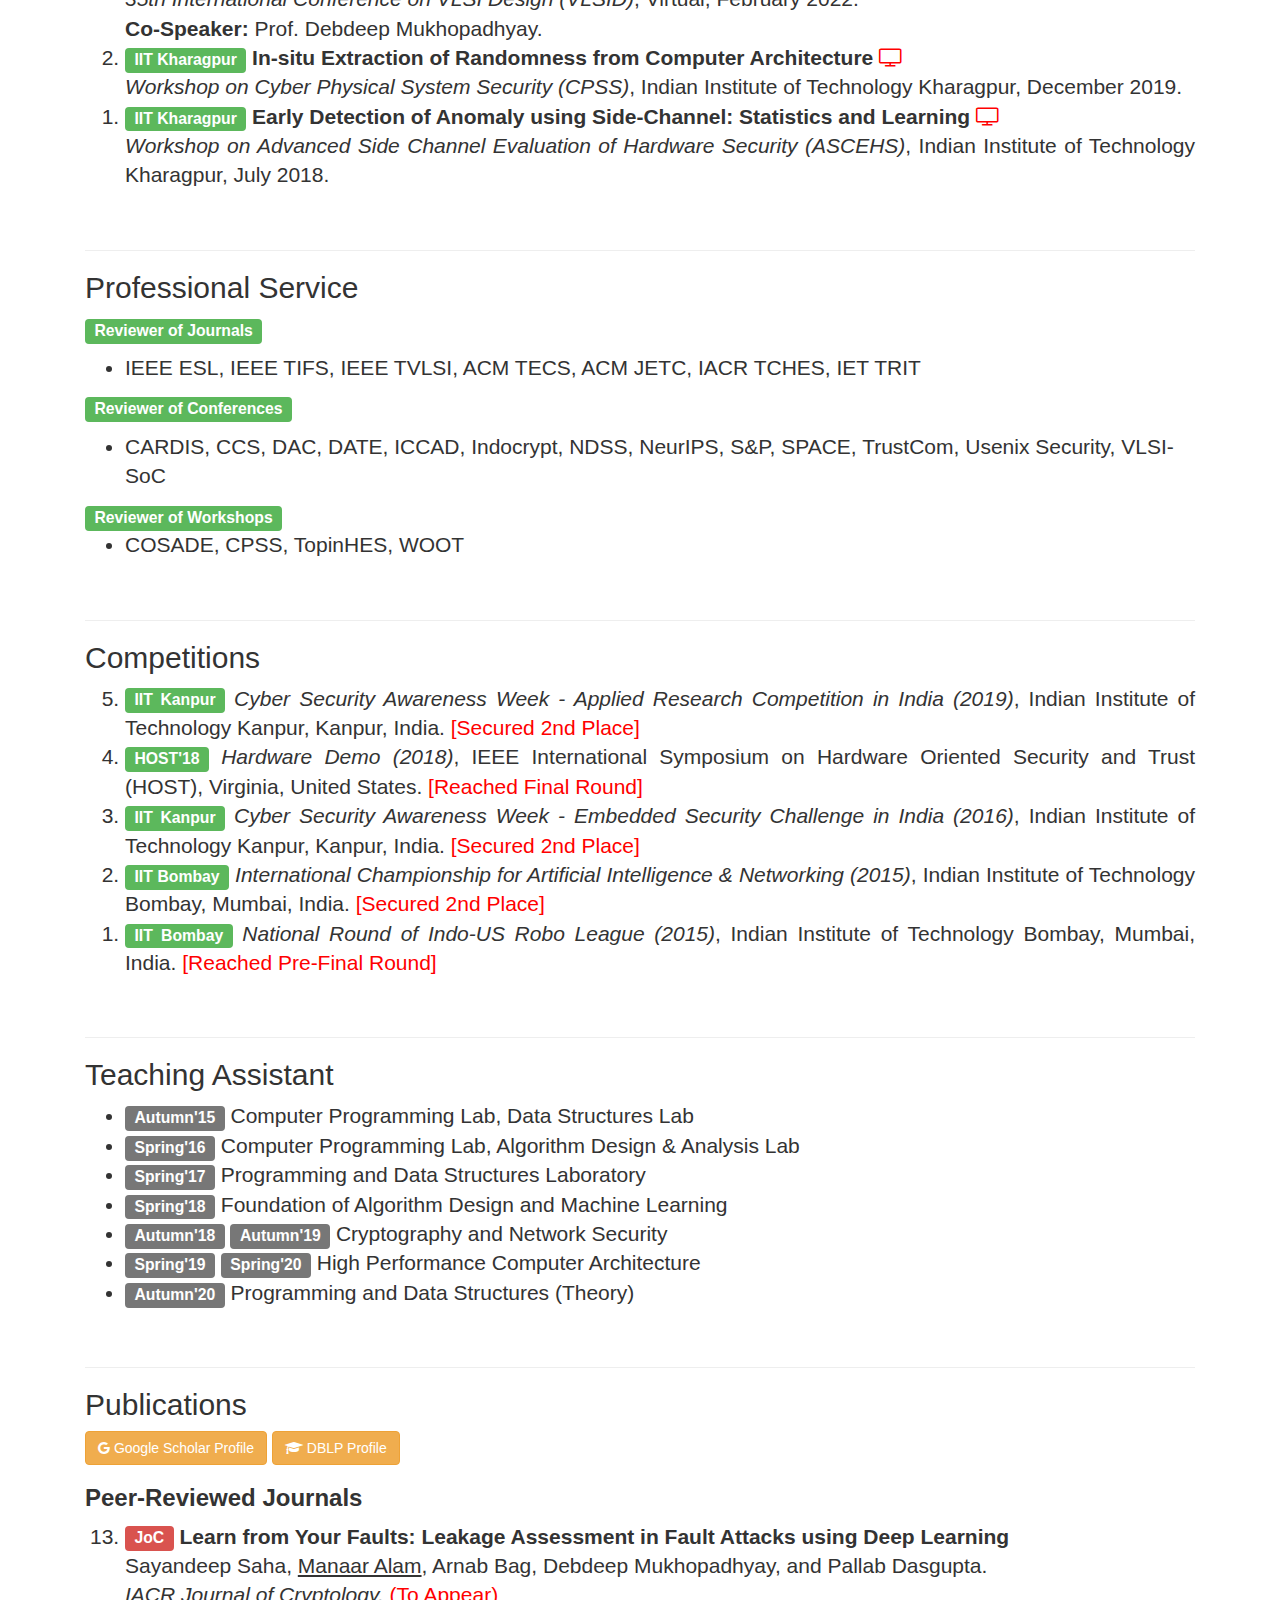
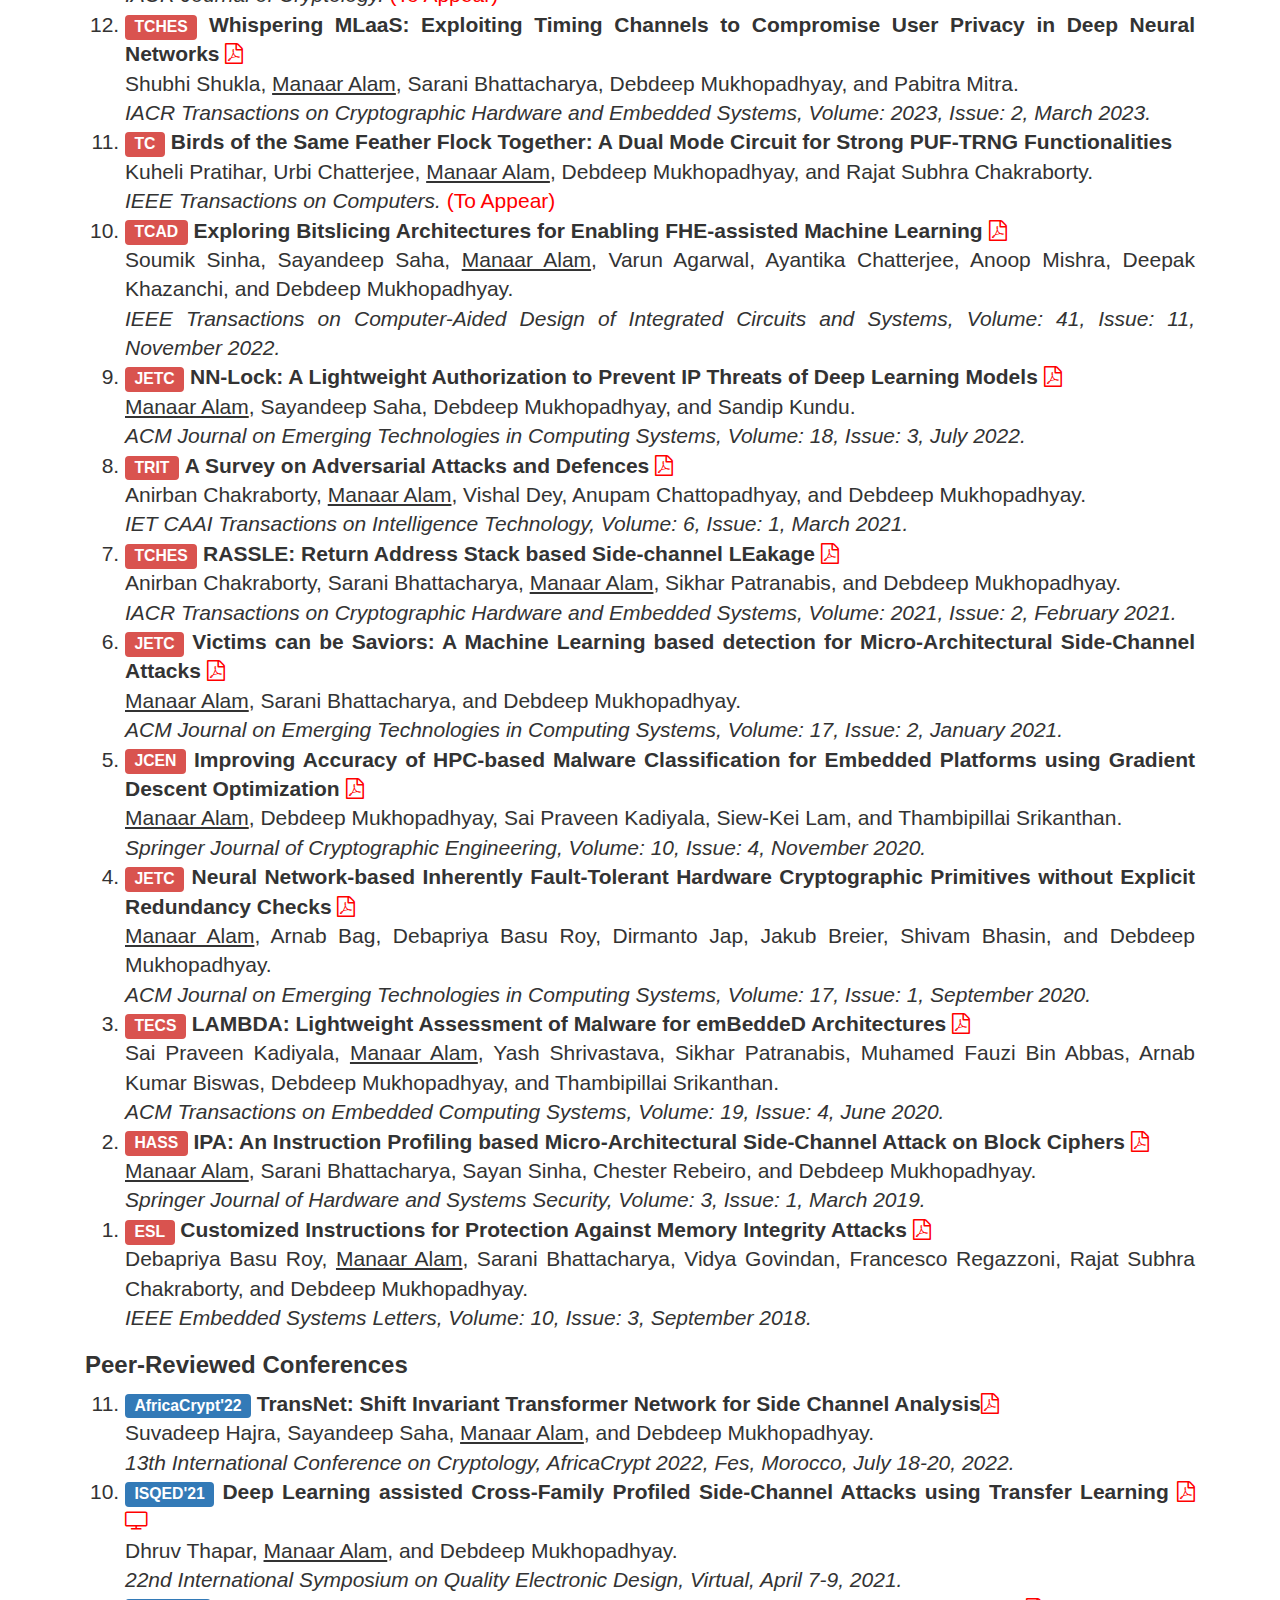
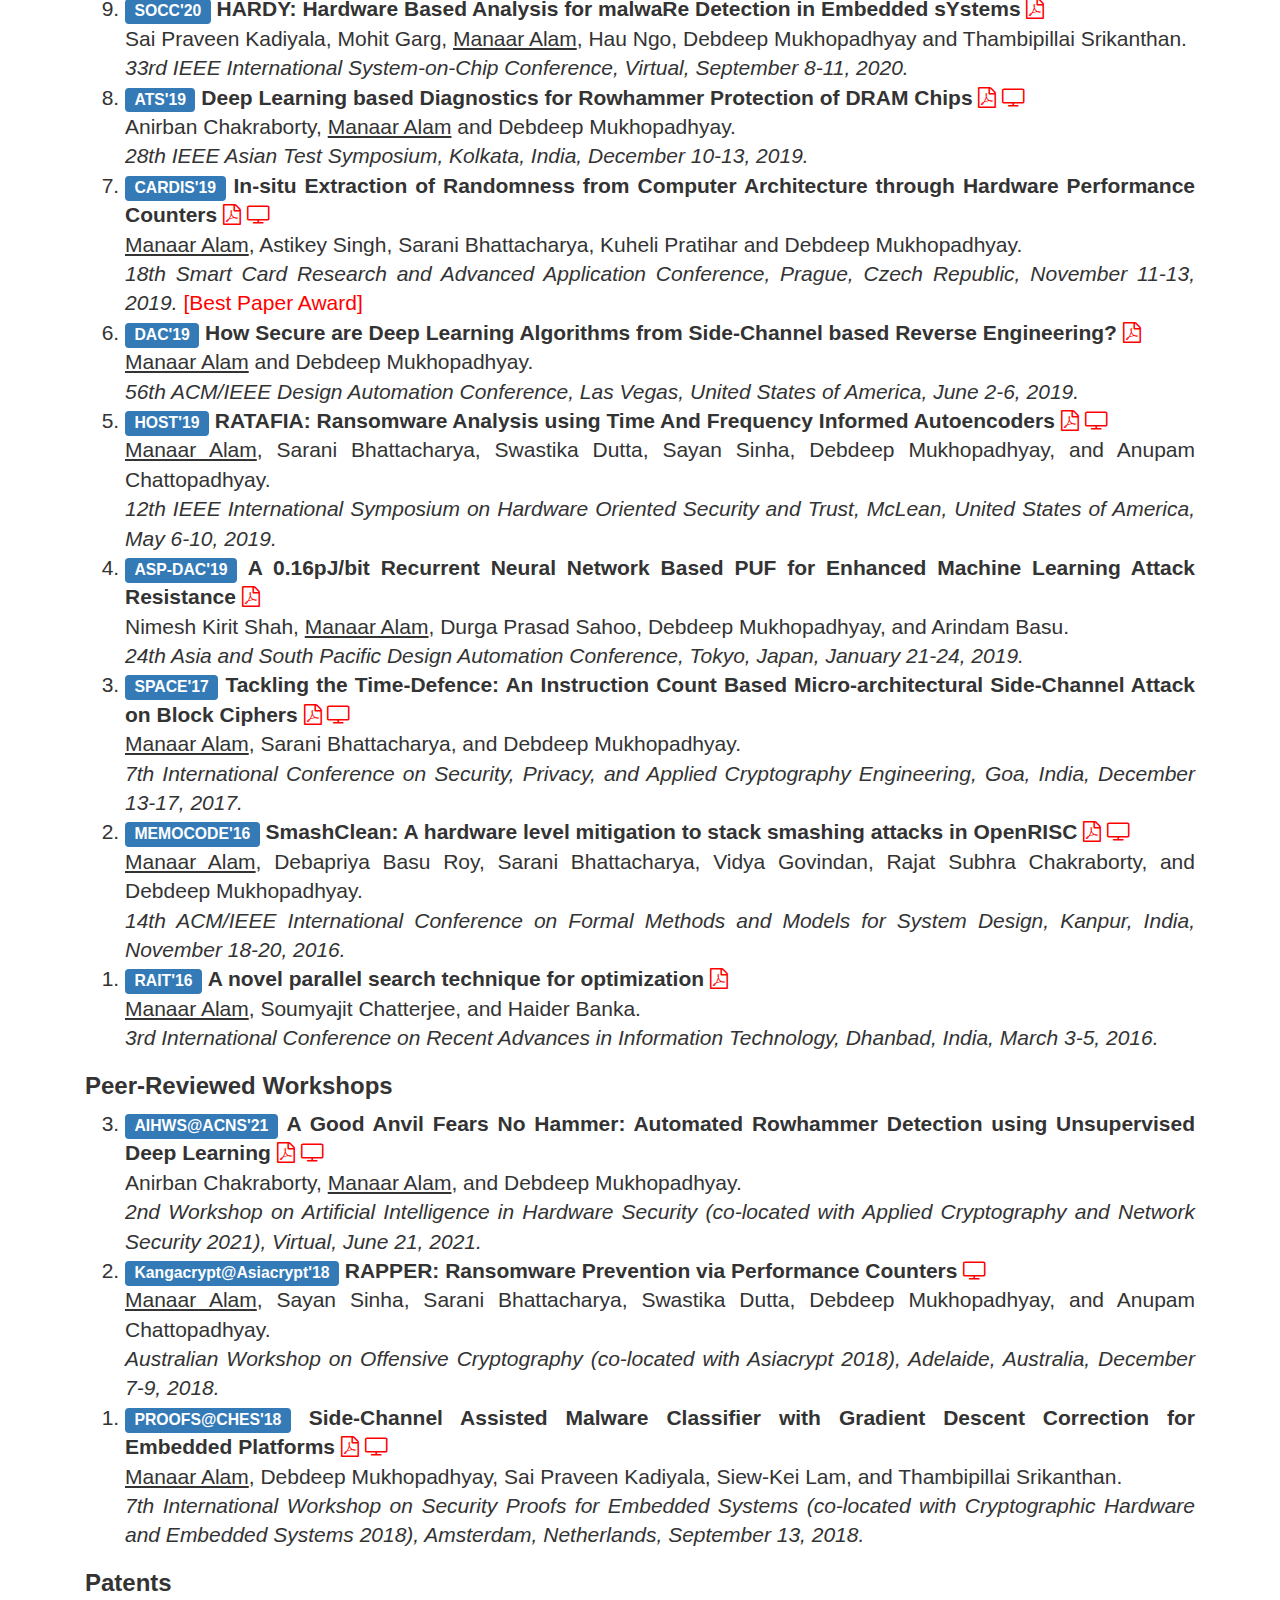
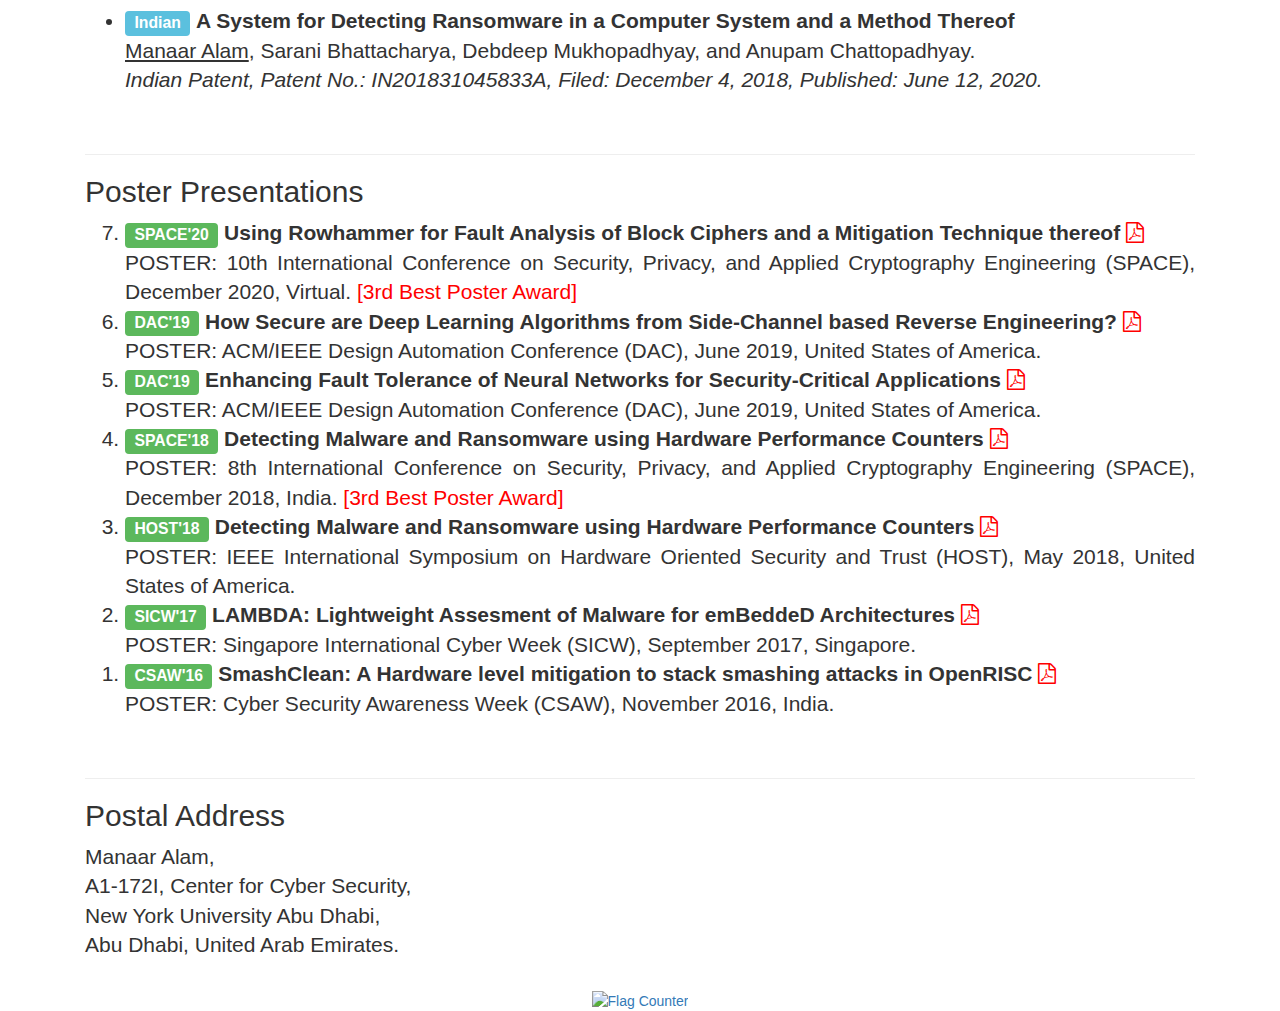
==== commit b8508ee0: "Update index.html" ====
--- a/index.html
+++ b/index.html
@@ -198,7 +198,7 @@
 
             <h3><b>Peer-Reviewed Conferences</b></h3>
             <ol reversed>
-		    <li><span class="label label-primary">AfricaCrypt'22</span> <b>TransNet: Shift Invariant Transformer Network for Side Channel Analysis</b><a target="_blank" href="https://link.springer.com/chapter/10.1007/978-3-031-17433-9_16"><i class="fa fa-file-pdf-o" style="color:red"></i></a> <a target="_blank" href=""><i class="fa fa-television" style="color:red"></i></a></br>Suvadeep Hajra, Sayandeep Saha, <u>Manaar Alam</u>, and Debdeep Mukhopadhyay.</br><em>13th International Conference on Cryptology, AfricaCrypt 2022, Fes, Morocco, July 18-20, 2022.</em></li>
+		    <li><span class="label label-primary">AfricaCrypt'22</span> <b>TransNet: Shift Invariant Transformer Network for Side Channel Analysis</b><a target="_blank" href="https://link.springer.com/chapter/10.1007/978-3-031-17433-9_16"><i class="fa fa-file-pdf-o" style="color:red"></i></a></br>Suvadeep Hajra, Sayandeep Saha, <u>Manaar Alam</u>, and Debdeep Mukhopadhyay.</br><em>13th International Conference on Cryptology, AfricaCrypt 2022, Fes, Morocco, July 18-20, 2022.</em></li>
 		    <li><span class="label label-primary">ISQED'21</span> <b>Deep Learning assisted Cross-Family Profiled Side-Channel Attacks using Transfer Learning</b> <a target="_blank" href="https://ieeexplore.ieee.org/abstract/document/9424254"><i class="fa fa-file-pdf-o" style="color:red"></i></a> <a target="_blank" href="talks/ISQED_2021.pptx"><i class="fa fa-television" style="color:red"></i></a></br>Dhruv Thapar, <u>Manaar Alam</u>, and Debdeep Mukhopadhyay.</br><em>22nd International Symposium on Quality Electronic Design, Virtual, April 7-9, 2021.</em></li>	
 		    <li><span class="label label-primary">SOCC'20</span> <b>HARDY: Hardware Based Analysis for malwaRe Detection in Embedded sYstems</b> <a target="_blank" href="https://ieeexplore.ieee.org/document/9524727"><i class="fa fa-file-pdf-o" style="color:red"></i></a></br>Sai Praveen Kadiyala, Mohit Garg, <u>Manaar Alam</u>, Hau Ngo, Debdeep Mukhopadhyay and Thambipillai Srikanthan.</br><em>33rd IEEE International System-on-Chip Conference, Virtual, September 8-11, 2020.</em></li>
 			<li><span class="label label-primary">ATS'19</span> <b>Deep Learning based Diagnostics for Rowhammer Protection of DRAM Chips</b> <a target="_blank" href="https://ieeexplore.ieee.org/abstract/document/8949394"><i class="fa fa-file-pdf-o" style="color:red"></i></a> <a target="_blank" href="talks/ATS_2019.pptx"><i class="fa fa-television" style="color:red"></i></a></br>Anirban Chakraborty, <u>Manaar Alam</u> and Debdeep Mukhopadhyay.</br><em>28th IEEE Asian Test Symposium, Kolkata, India, December 10-13, 2019.</em></li>
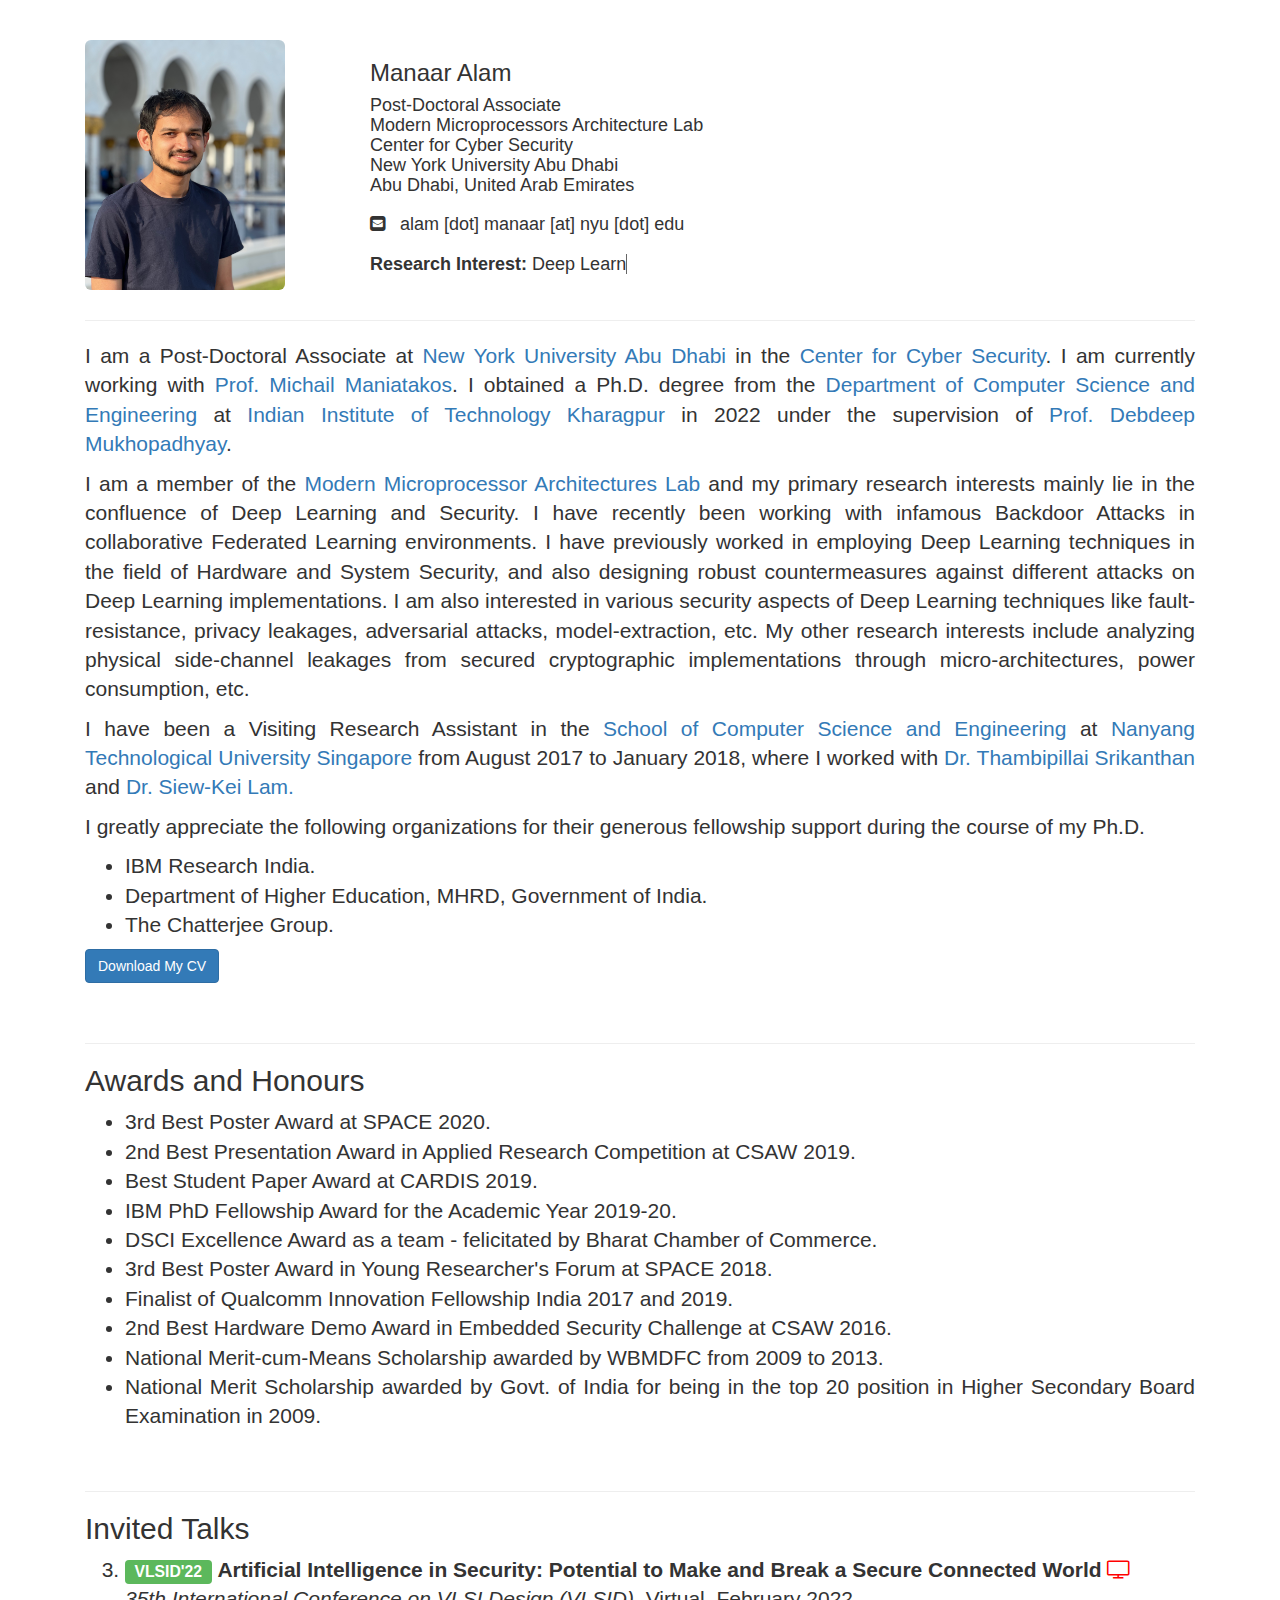
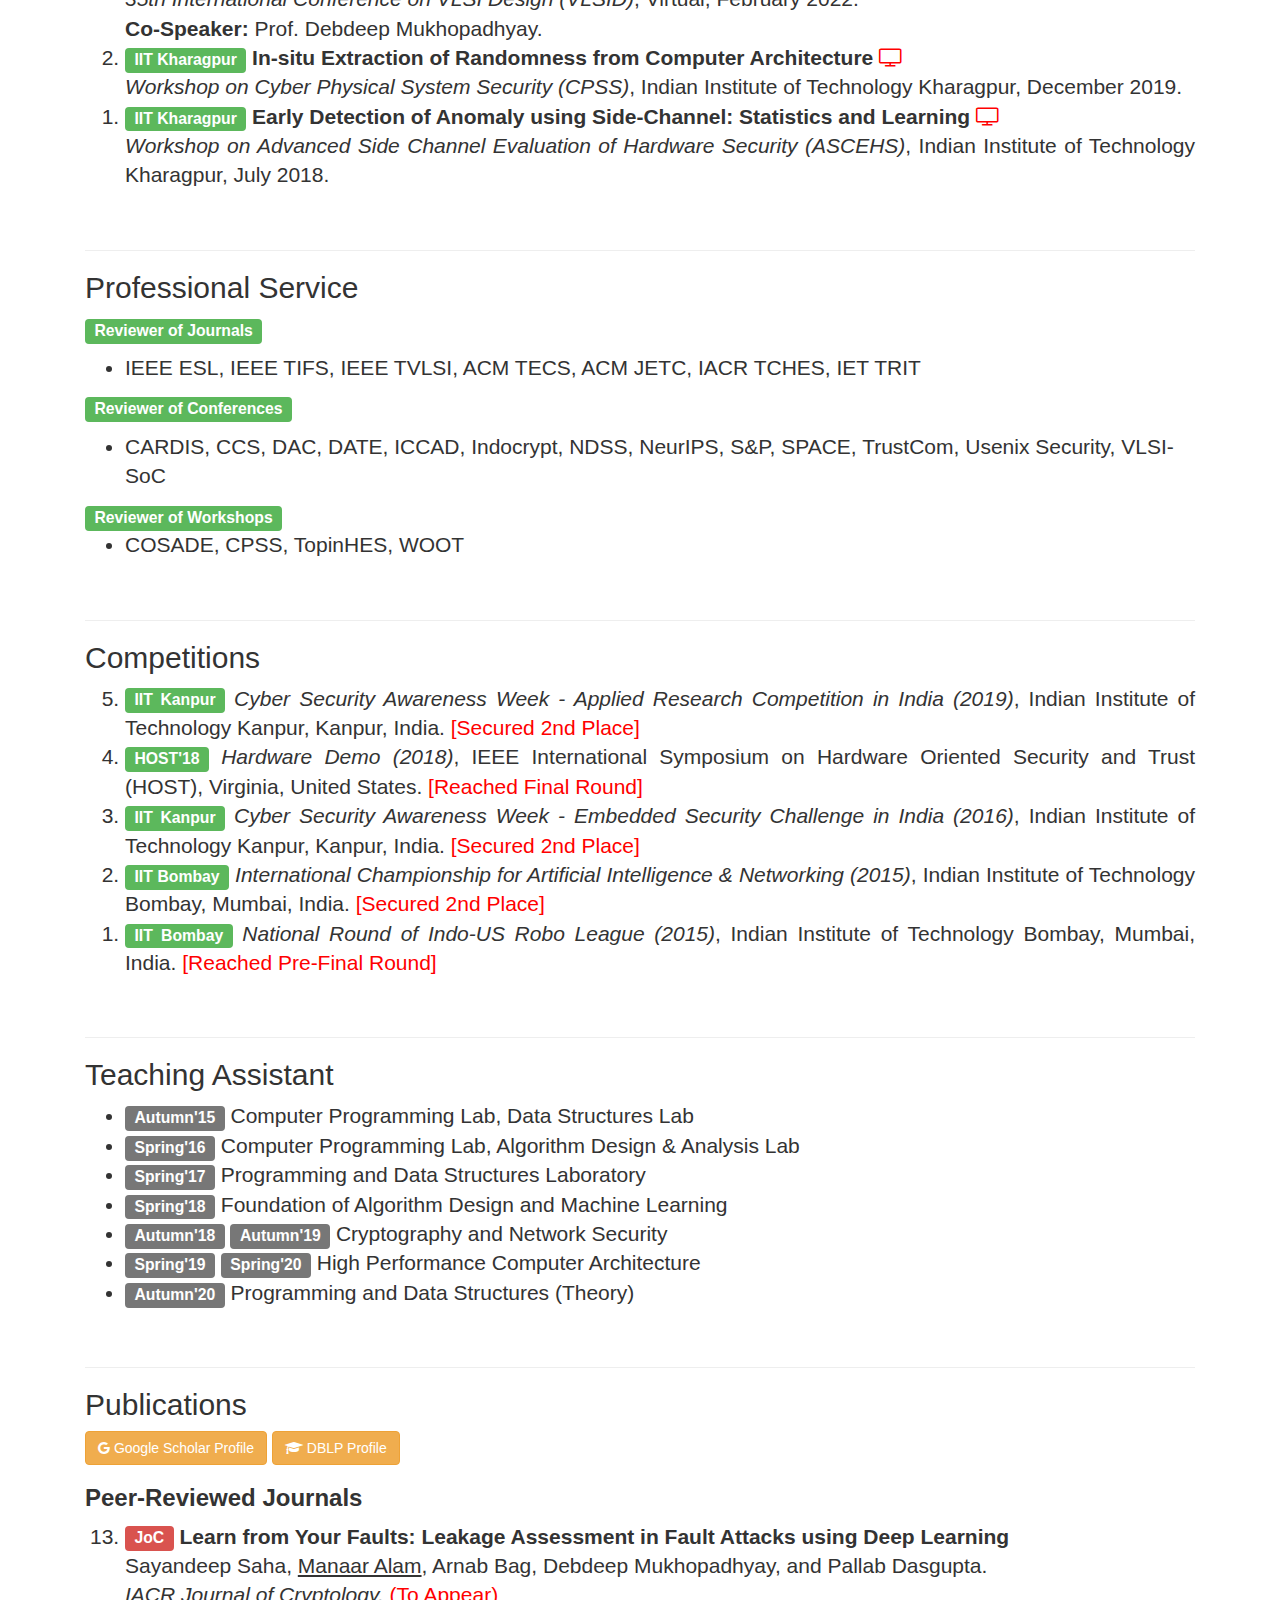
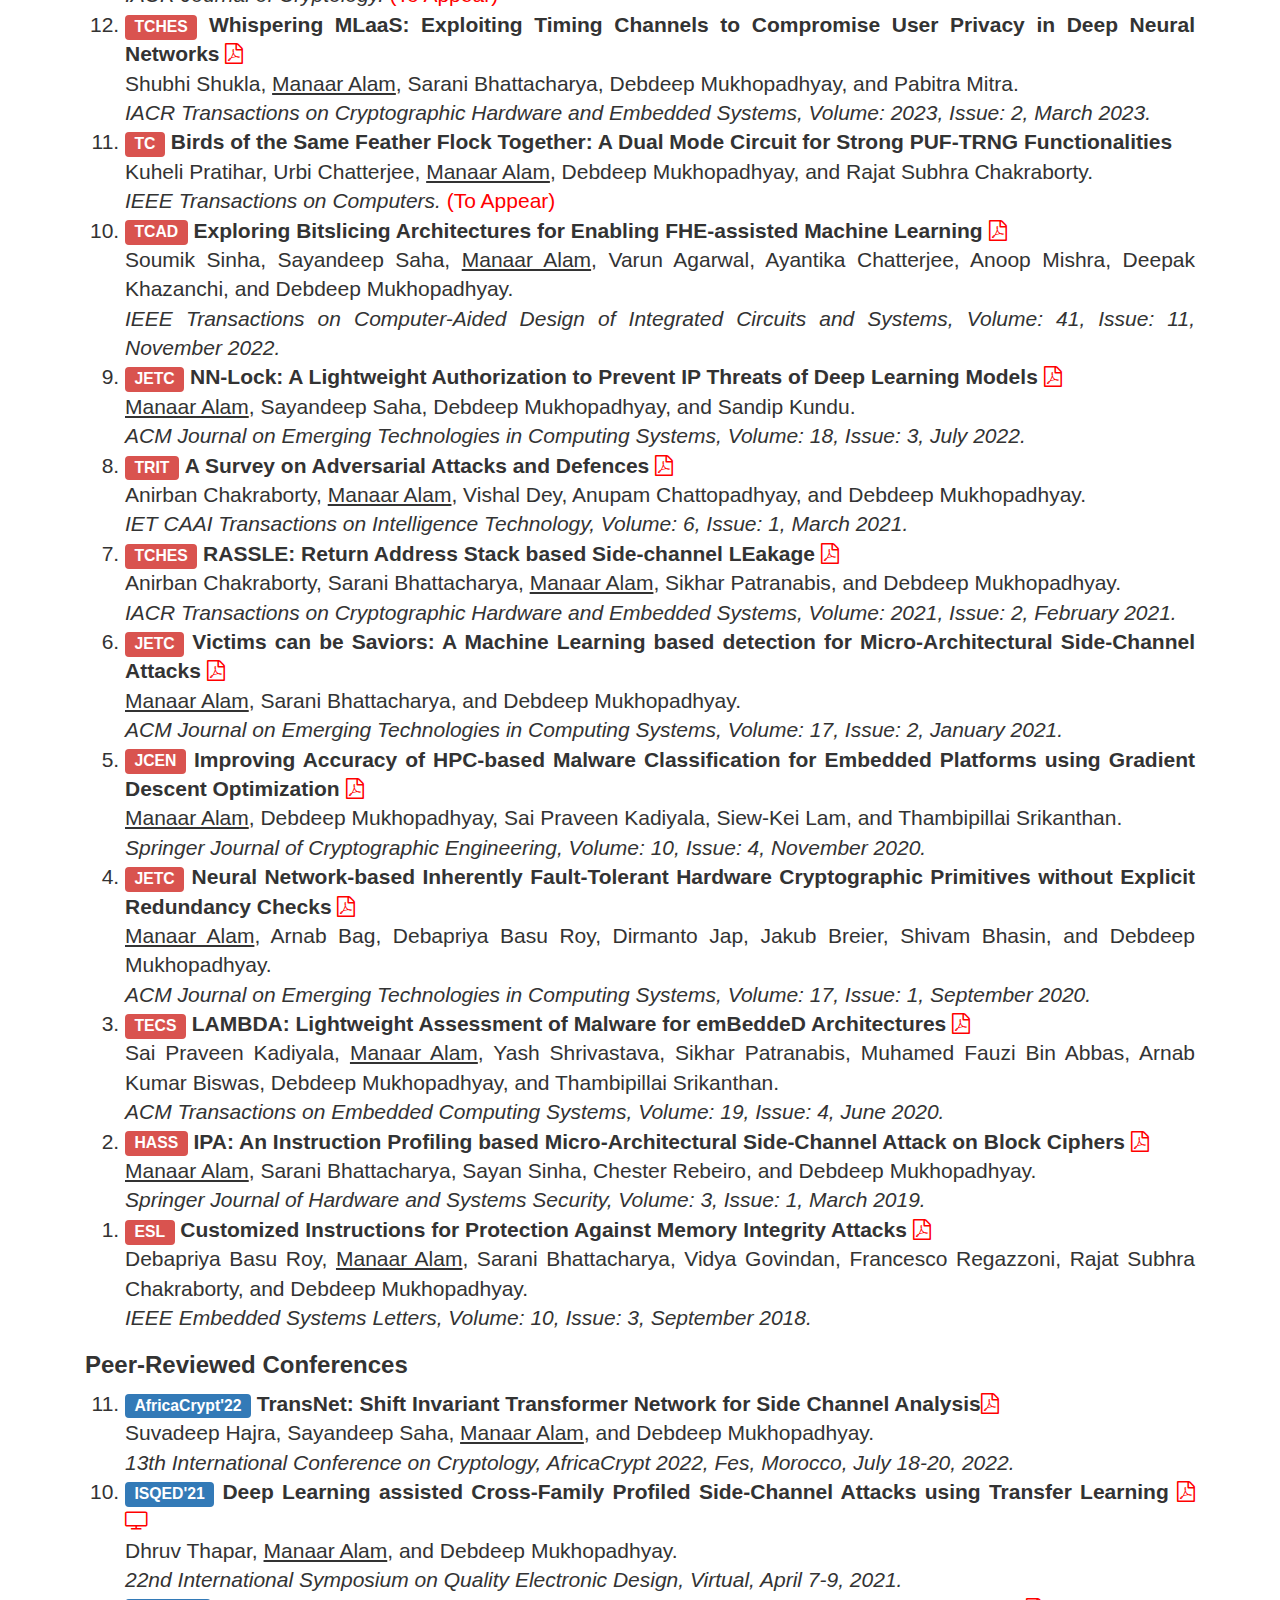
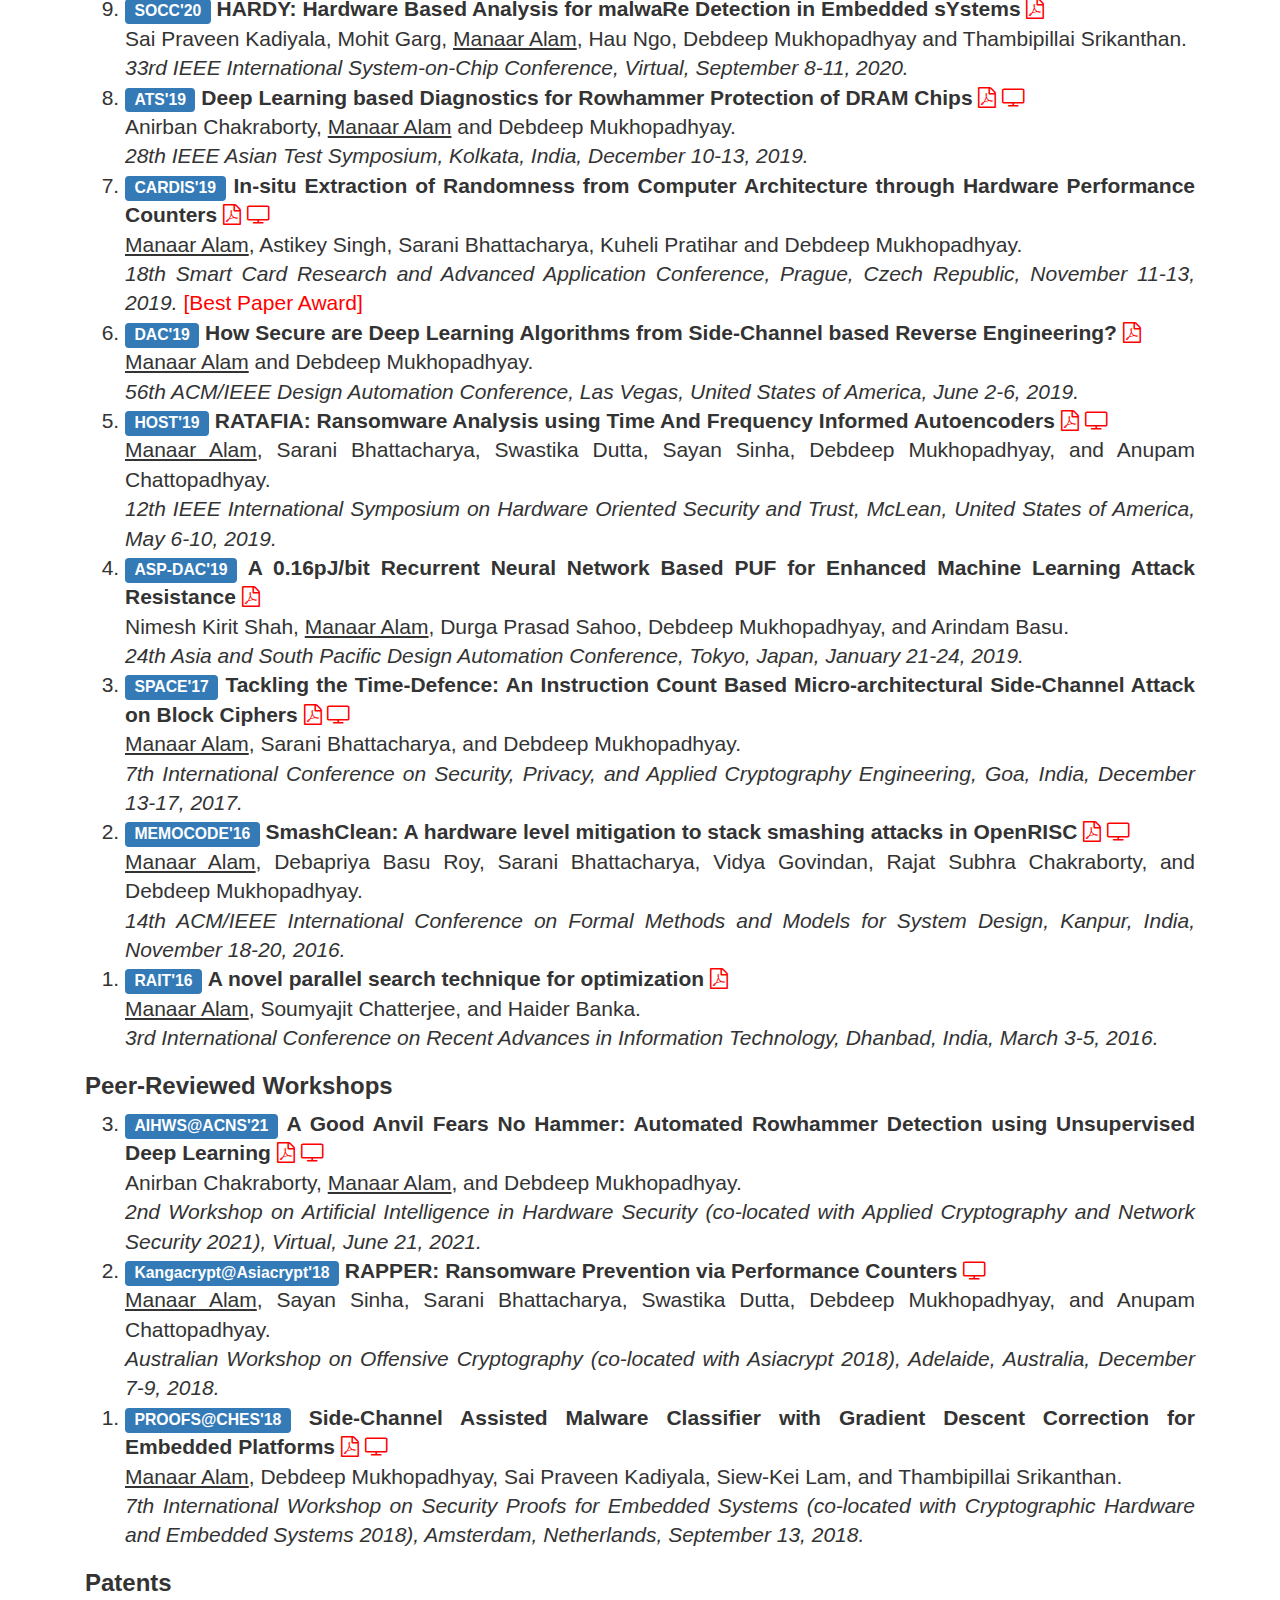
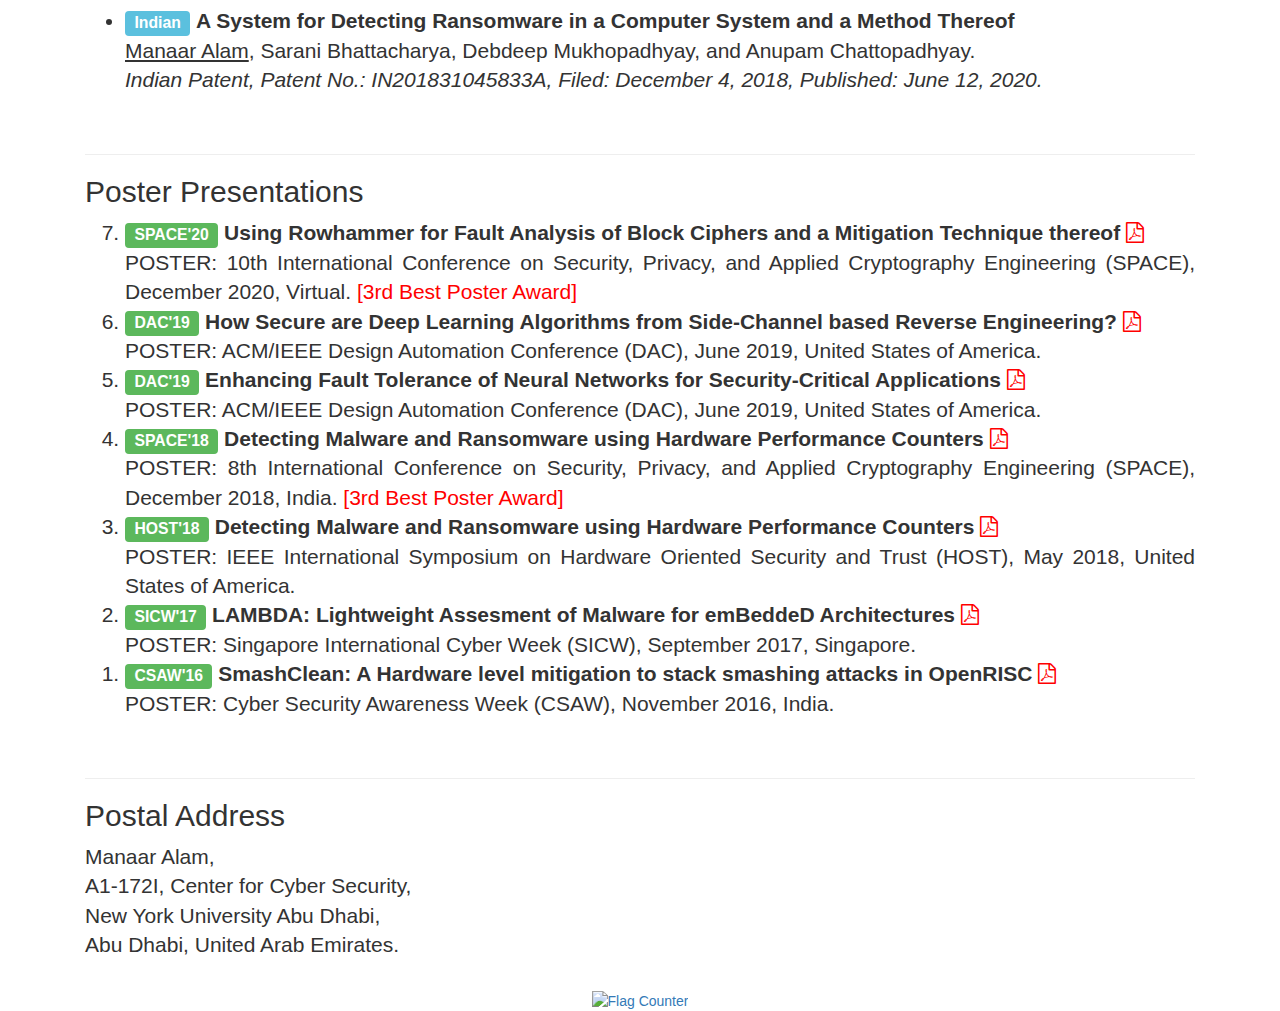
==== commit f5424e7c: "Update index.html" ====
--- a/index.html
+++ b/index.html
@@ -20,7 +20,7 @@
 <section id="home" style="margin-top:40px">
 	<div class="container">
 		<div align="left" class="col-md-3">
-			<img id="mobile-img" src="images/manaar.jpg" width="230" border="0" height="250" alt="" class="img-rounded"></a>
+			<img id="mobile-img" src="images/manaar.jpg" width="200" border="0" height="250" alt="" class="img-rounded"></a>
 		</div>
 		<div align="left" class="col-md-5">
 			<h3>Manaar Alam</h3>
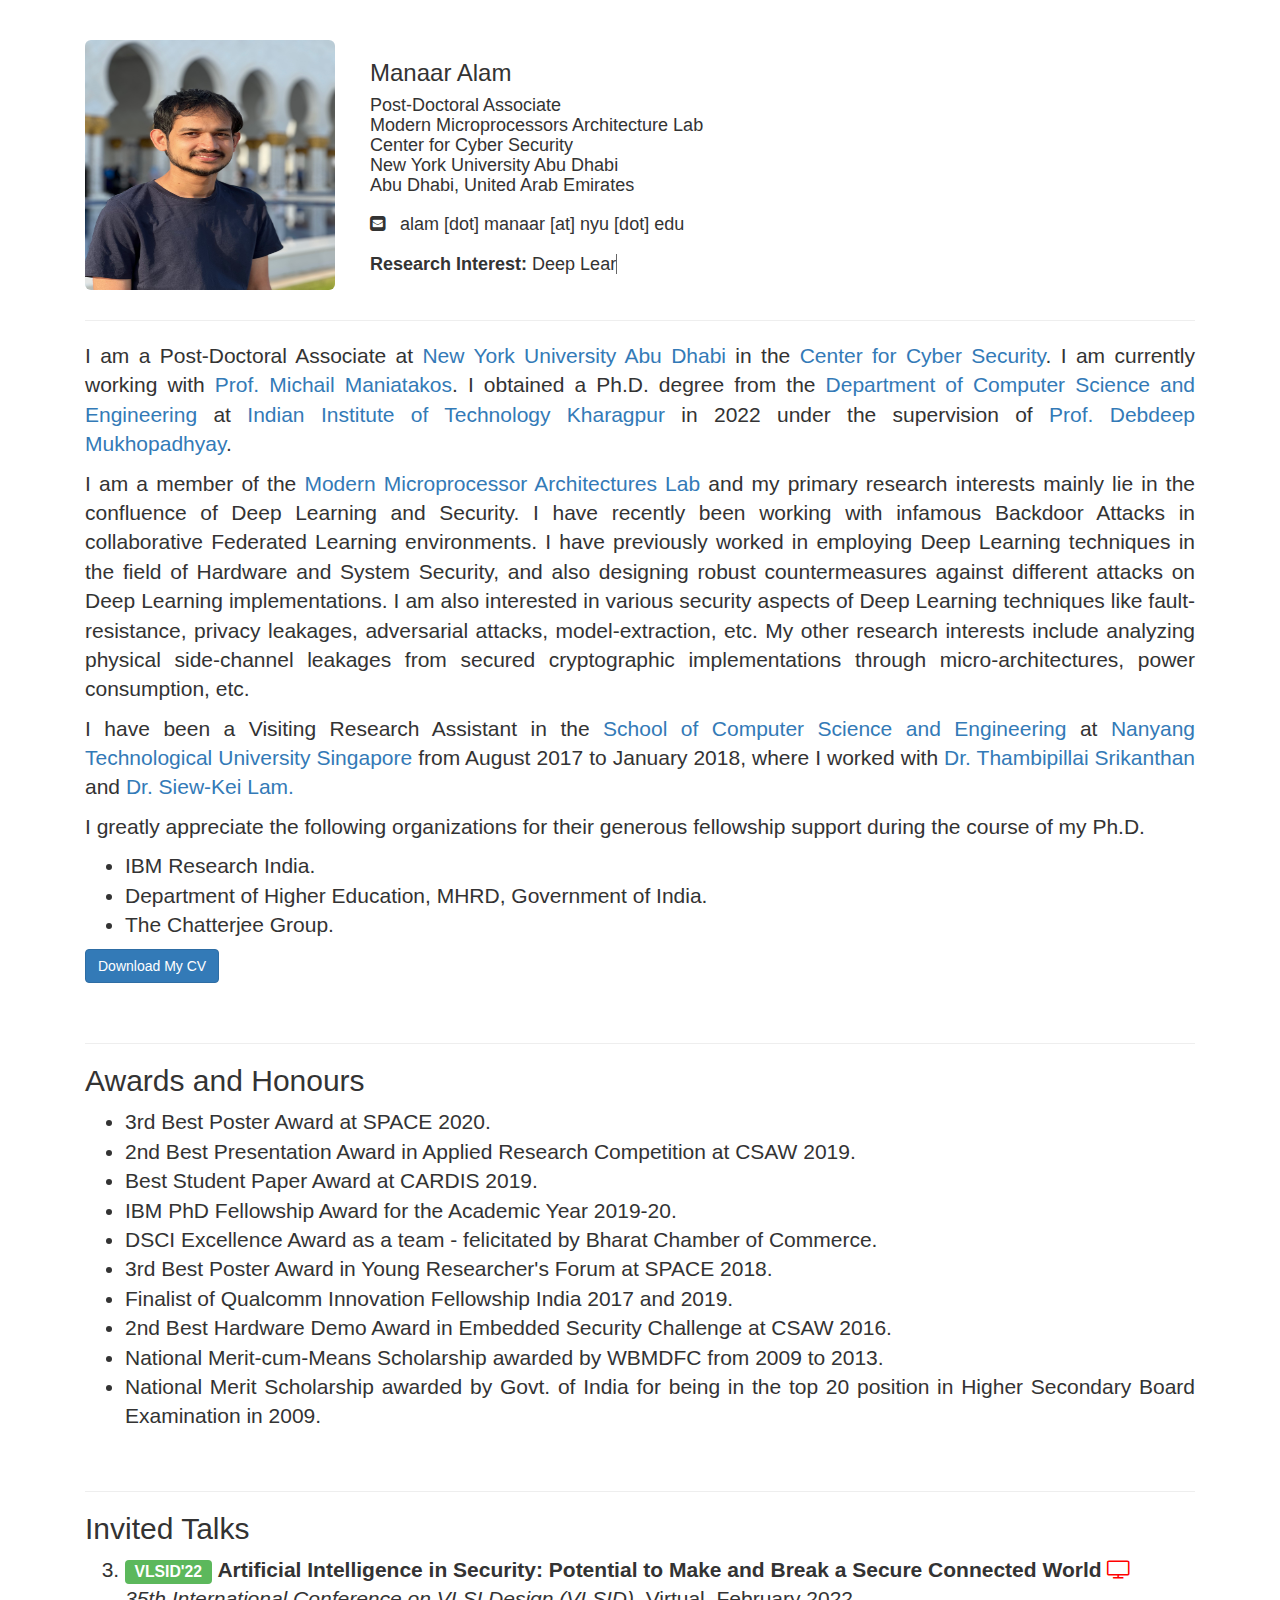
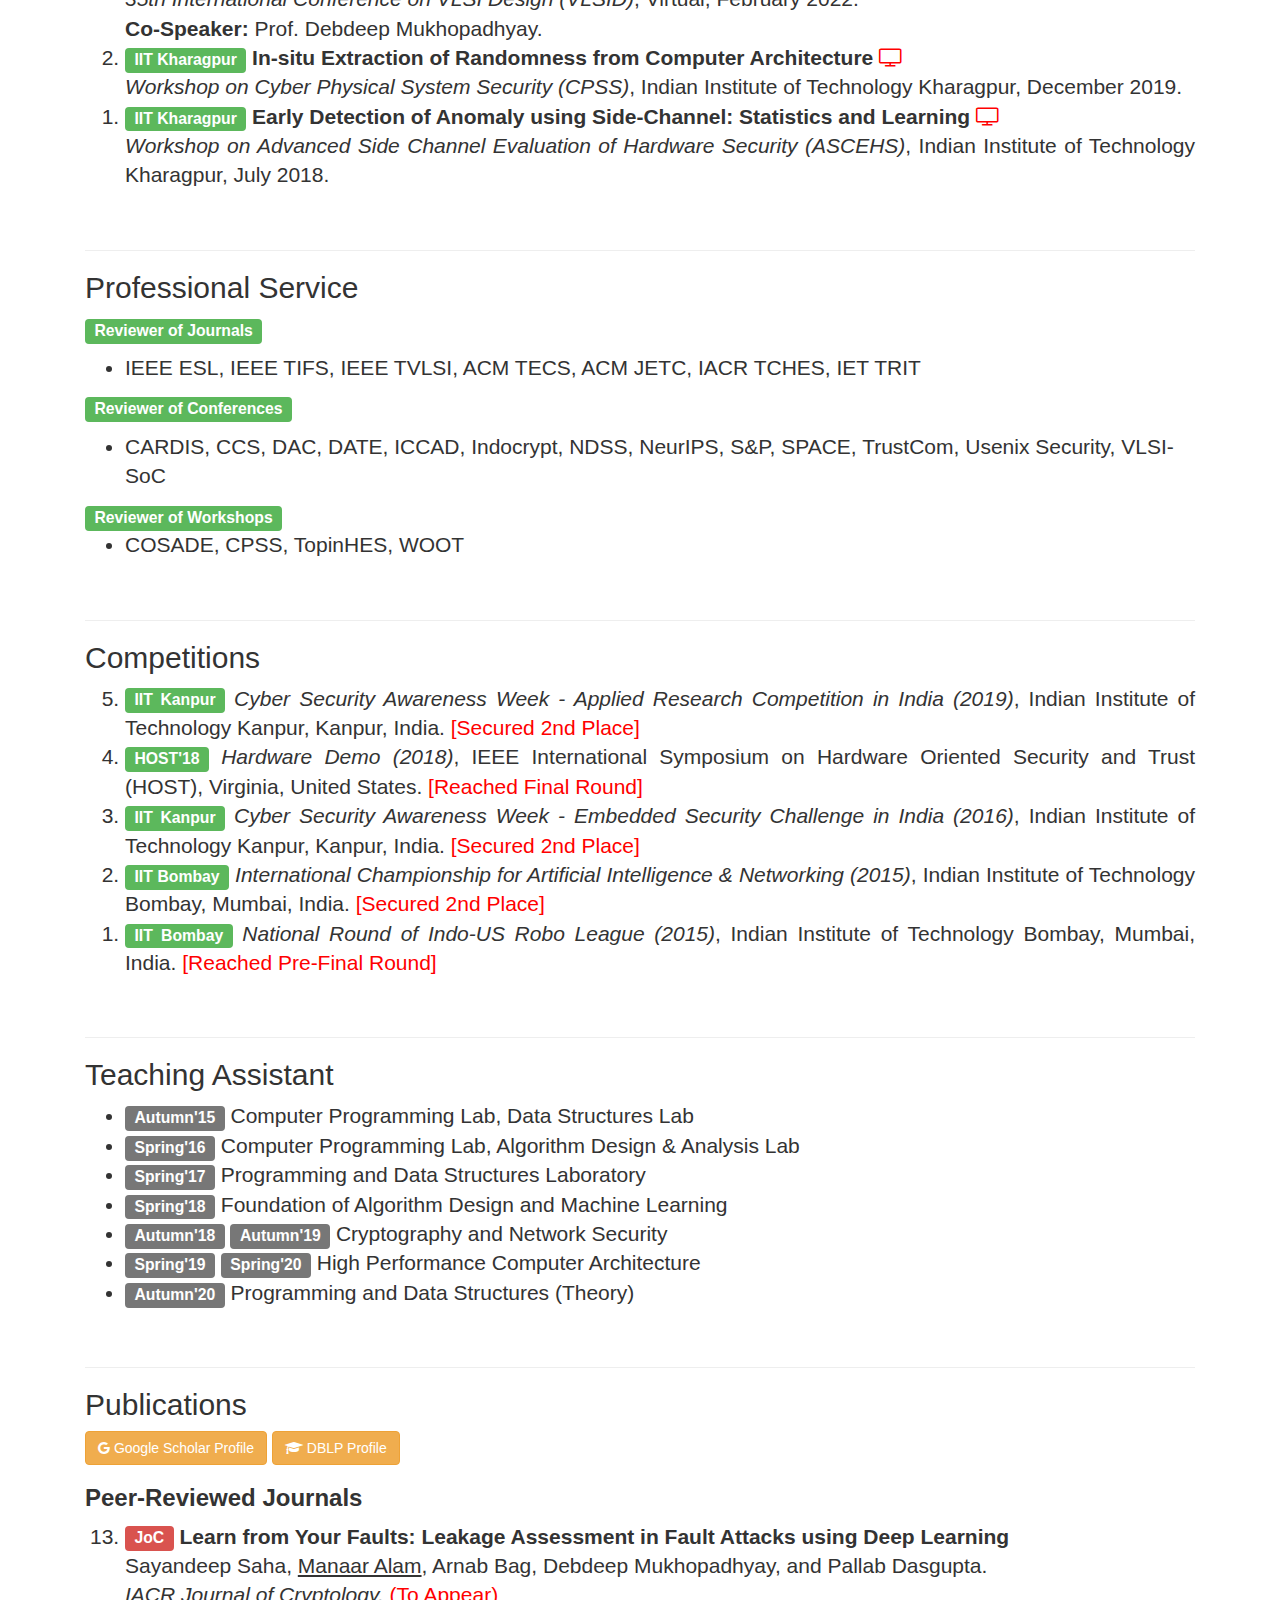
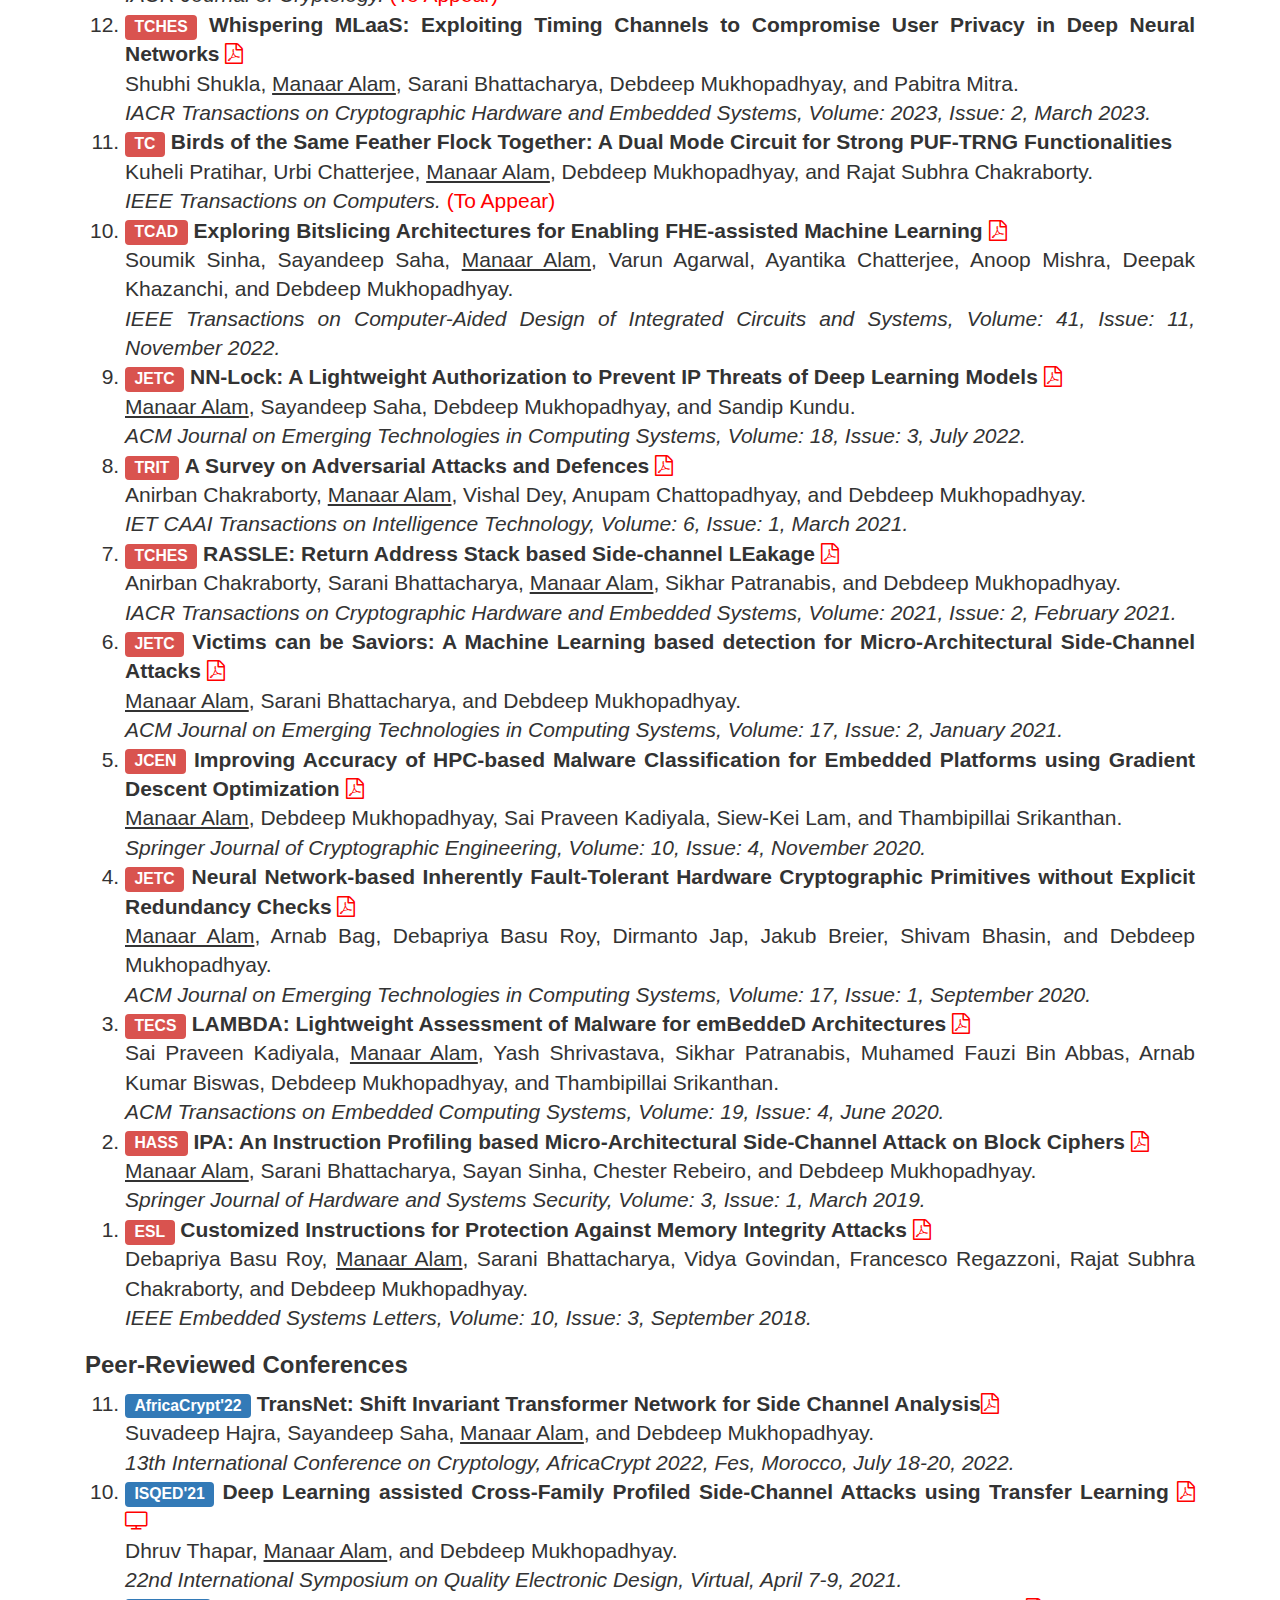
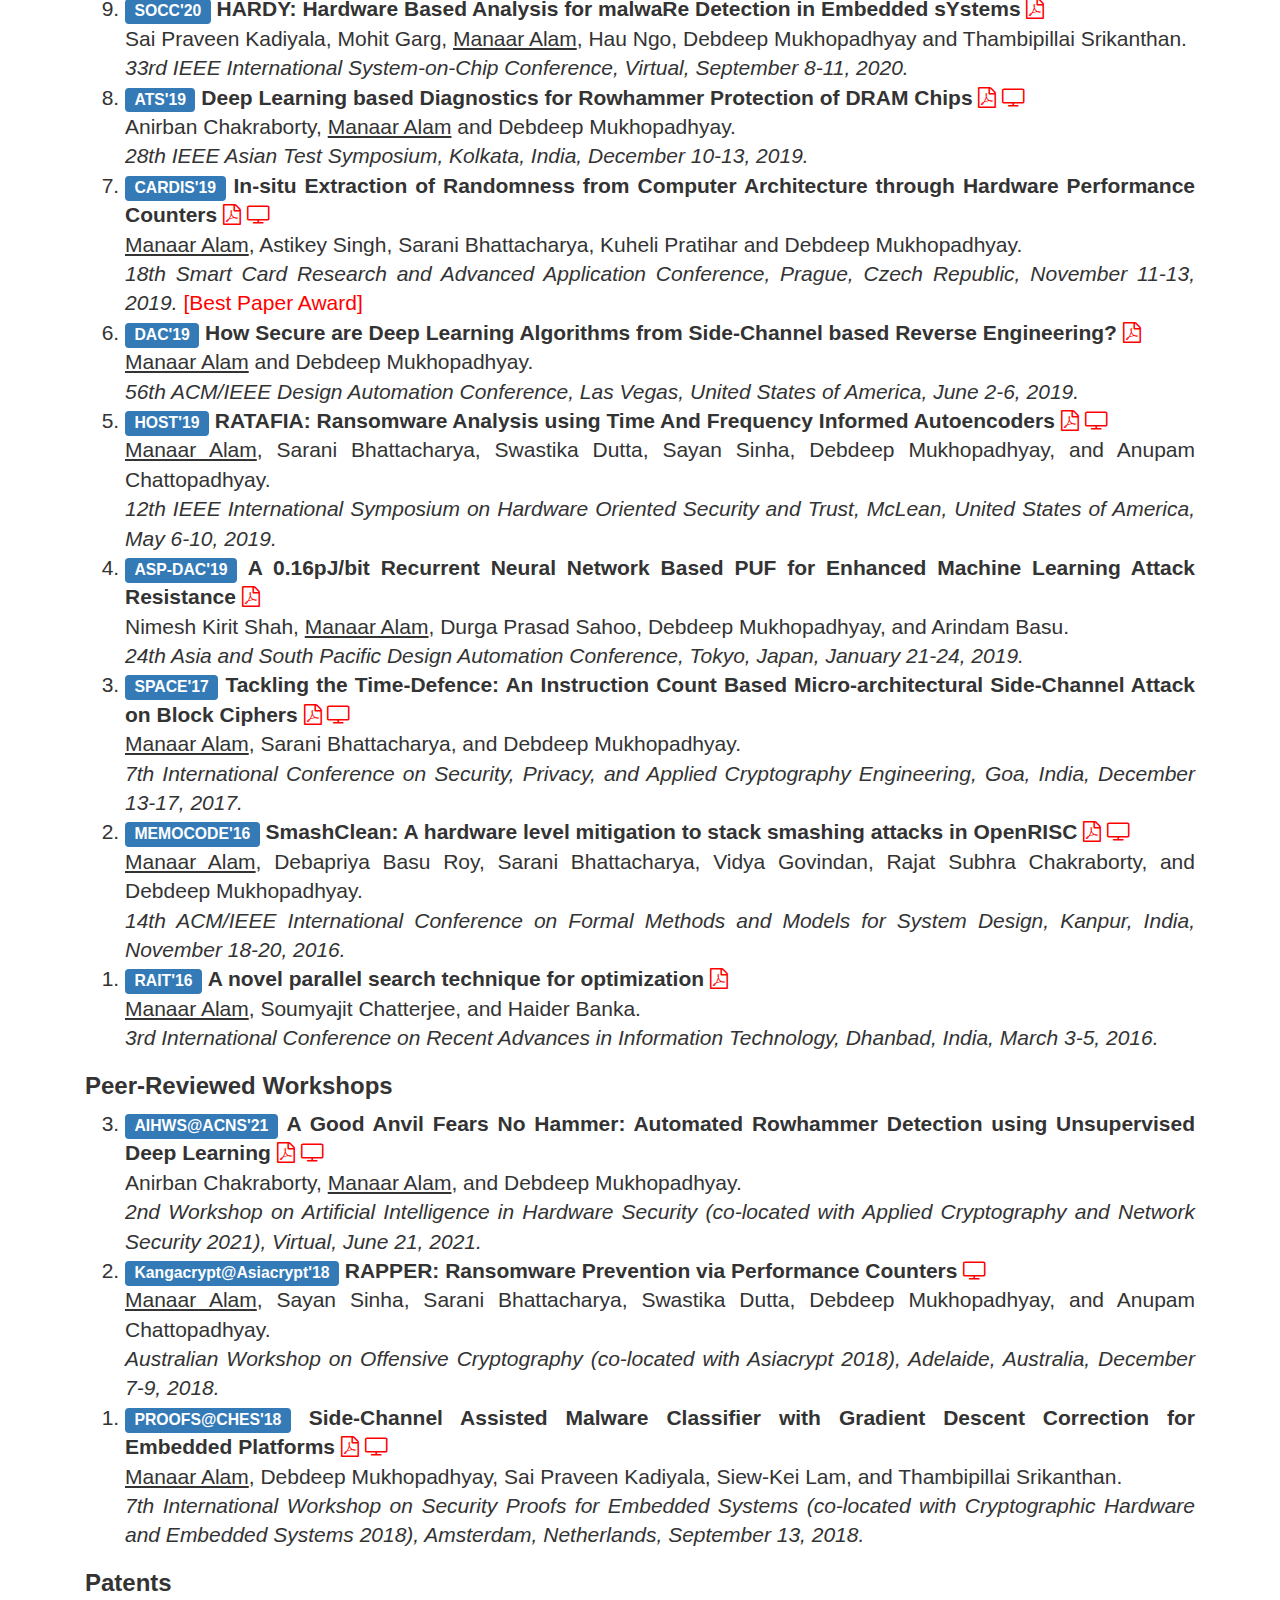
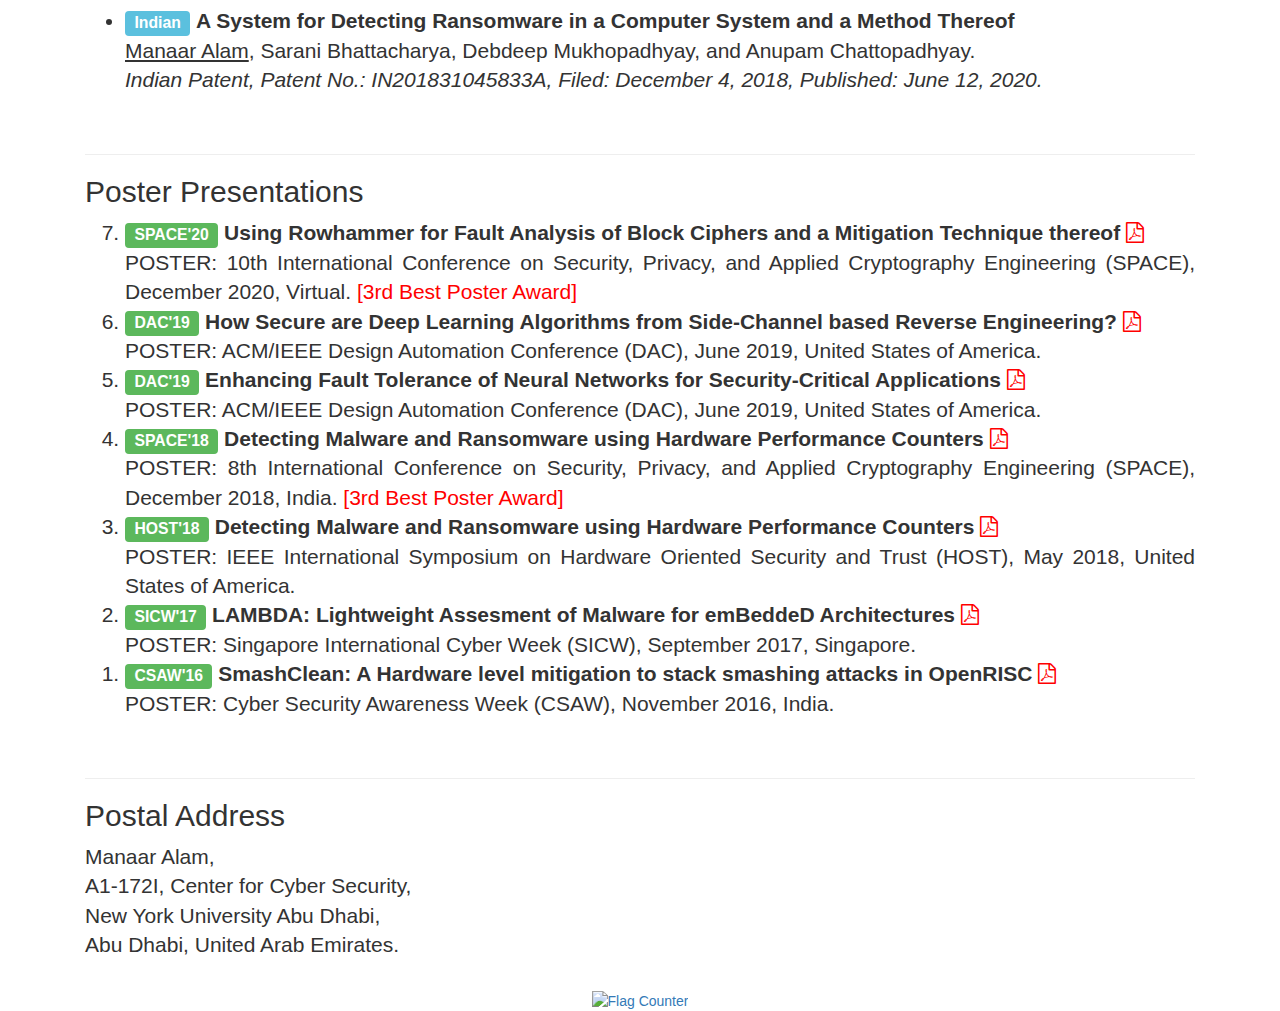
==== commit 871af424: "Update index.html" ====
--- a/index.html
+++ b/index.html
@@ -20,7 +20,7 @@
 <section id="home" style="margin-top:40px">
 	<div class="container">
 		<div align="left" class="col-md-3">
-			<img id="mobile-img" src="images/manaar.jpg" width="200" border="0" height="250" alt="" class="img-rounded"></a>
+			<img id="mobile-img" src="images/manaar.jpg" width="250" border="0" height="250" alt="" class="img-rounded"></a>
 		</div>
 		<div align="left" class="col-md-5">
 			<h3>Manaar Alam</h3>
